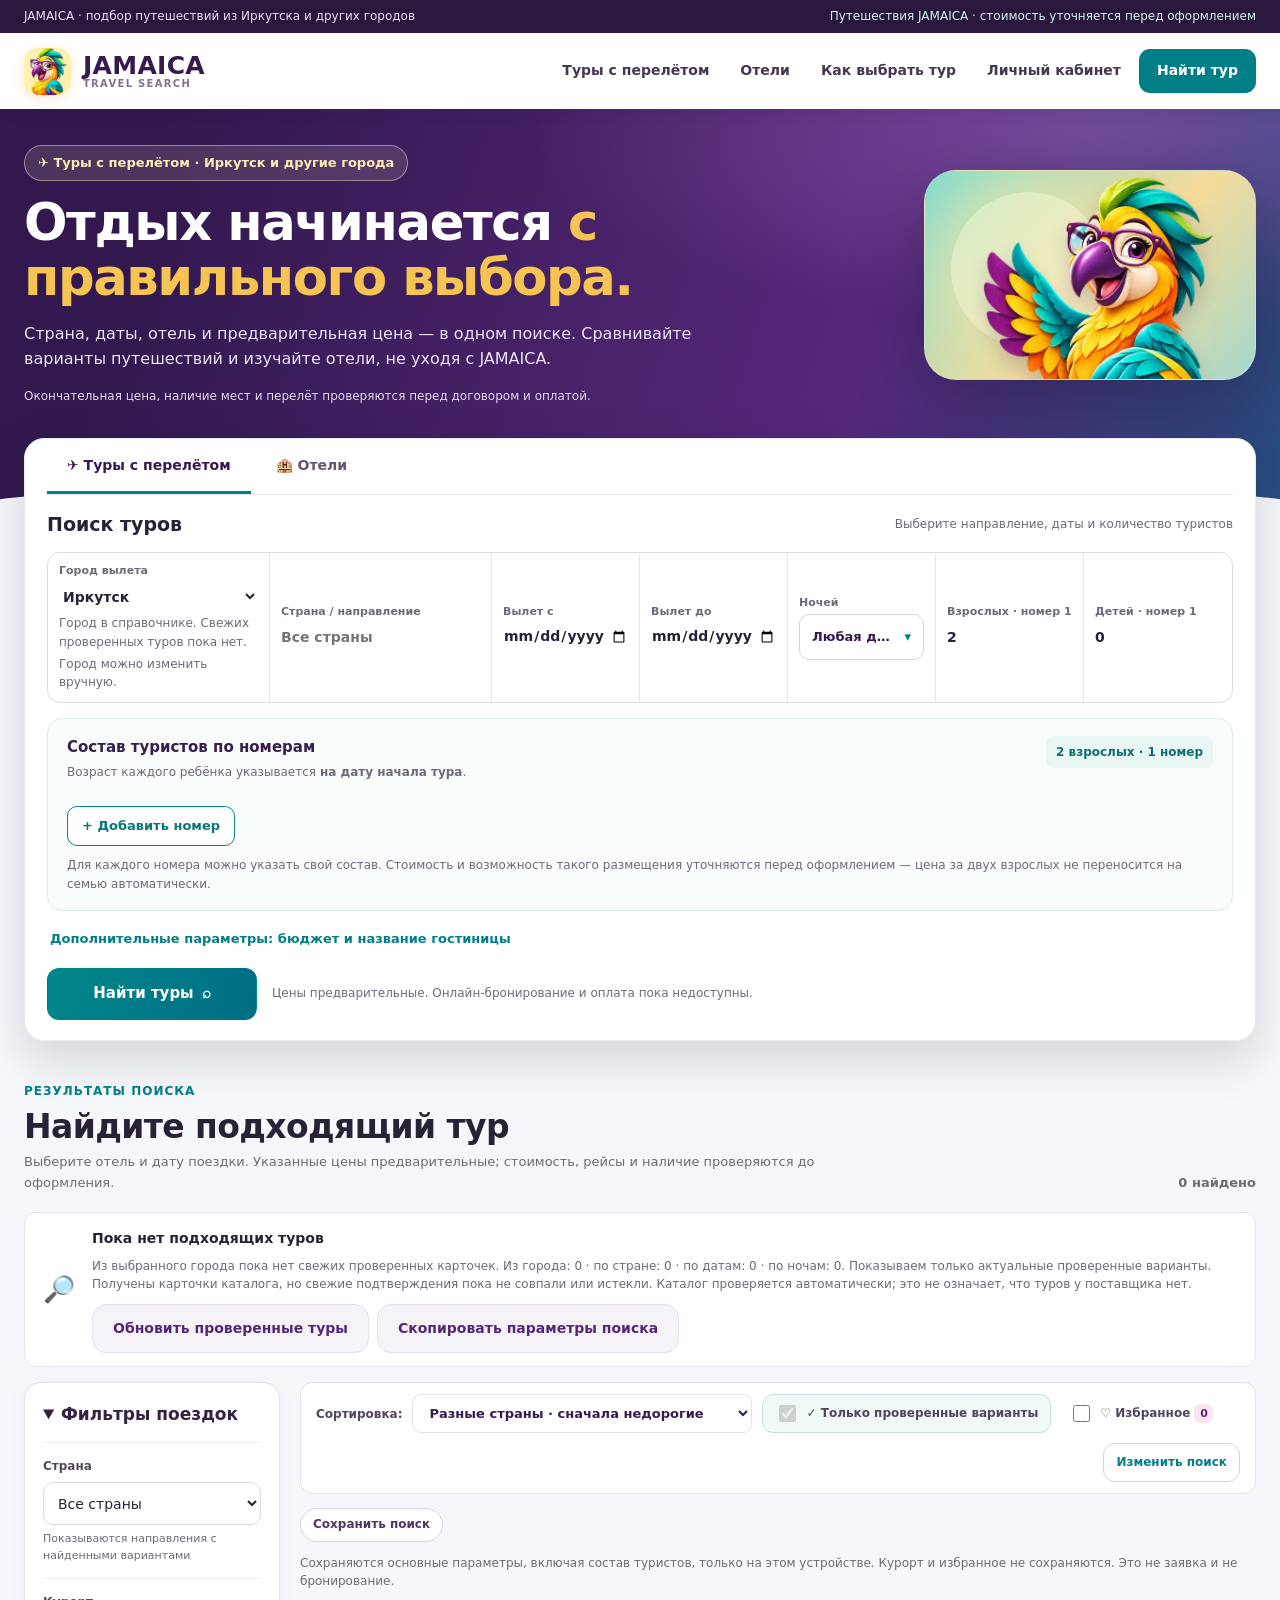
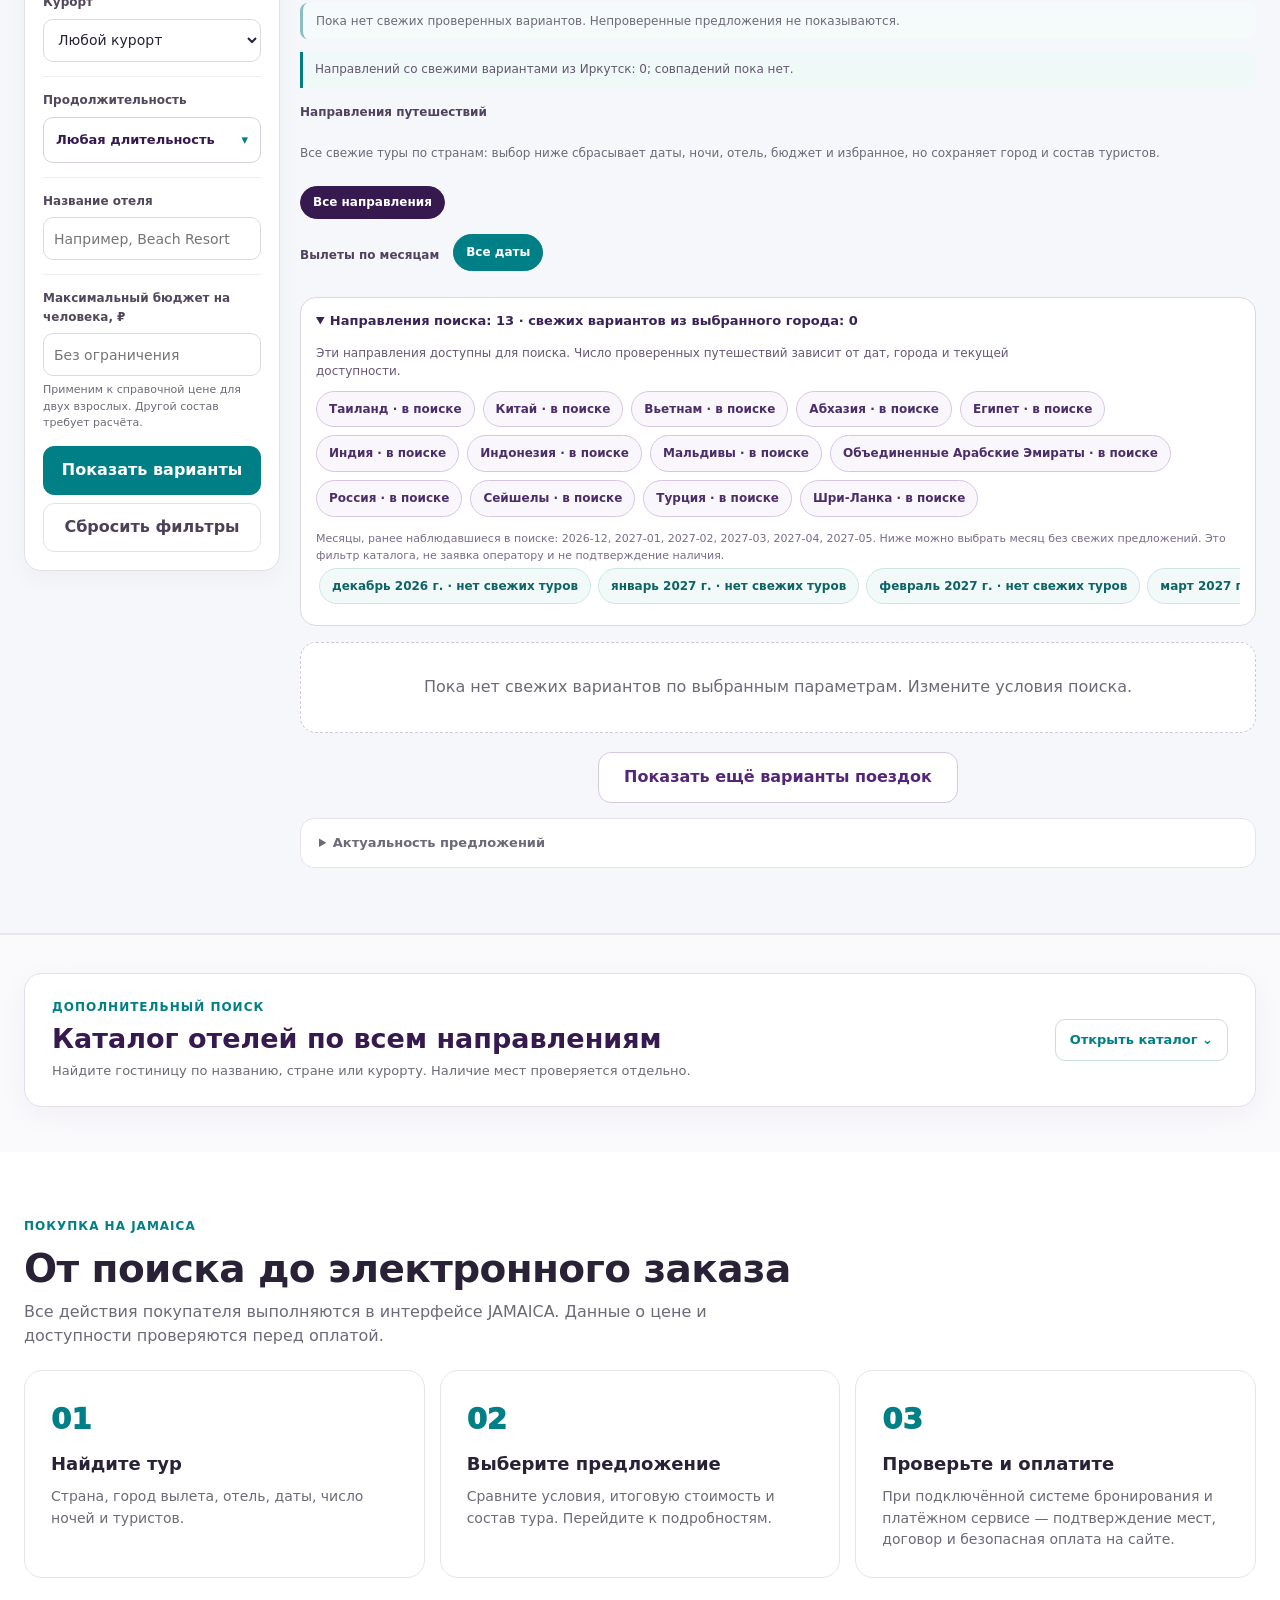
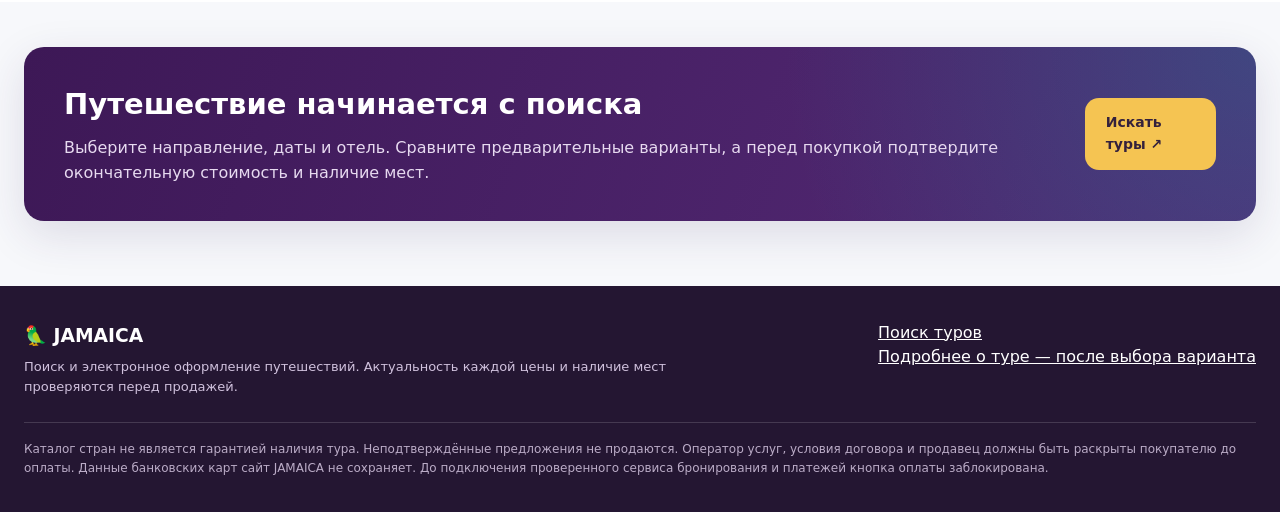
==== index.html @ d17643e3 "V109 fix: use authoritative country directory for input/datalist; avoid crashing fresh catalogue ren" ====
<!doctype html>
<html lang="ru"><head>
<meta charset="utf-8"><meta name="viewport" content="width=device-width,initial-scale=1">
<meta name="theme-color" content="#33184d">
<meta name="description" content="JAMAICA — поиск туров и отелей из Иркутска и других городов. Сравнение предварительных предложений по странам, датам, отелям и ценам.">
<meta property="og:title" content="JAMAICA — путешествия начинаются здесь">
<meta property="og:description" content="Поиск туров, сравнение гостиниц и дат. Окончательная стоимость и наличие проверяются перед покупкой.">
<title>JAMAICA — поиск туров и отелей</title>
<style>
:root{--purple:#35194f;--purple2:#512575;--ink:#2d2140;--muted:#776d83;--teal:#007f86;--teal2:#00a6a9;--gold:#f5c452;--bg:#fcfaf6;--line:#e9e1e8;--white:#fff;--shadow:0 16px 45px rgba(39,20,56,.085)}
*{box-sizing:border-box}html{scroll-behavior:smooth}body{margin:0;background:var(--bg);color:var(--ink);font:16px/1.55 system-ui,-apple-system,Segoe UI,Arial,sans-serif}a{color:inherit;text-decoration:none}button,input,select{font:inherit}button{cursor:pointer}button:focus-visible,a:focus-visible,input:focus-visible,select:focus-visible{outline:3px solid var(--gold);outline-offset:3px}
.wrap{width:min(1160px,calc(100% - 38px));margin:auto}.top{background:var(--purple);color:white}.nav{display:flex;align-items:center;gap:18px;min-height:84px;justify-content:space-between}.logo{display:flex;align-items:center;gap:12px;font-weight:900;letter-spacing:1px;font-size:23px}.bird{display:grid;place-items:center;width:49px;height:49px;border-radius:16px;background:var(--gold);font-size:29px;transform:rotate(-8deg)}.navLinks{display:flex;gap:10px;flex-wrap:wrap}.navLinks a{padding:9px 13px;border:1px solid #ffffff30;border-radius:99px;font-weight:700;font-size:13px}.navLinks a:hover{background:#ffffff1d}.contactNav{background:var(--gold);color:#332343!important;border-color:var(--gold)!important}
.hero{background:radial-gradient(circle at 76% 27%,#7451a7 0,transparent 37%),linear-gradient(120deg,#301449 5%,#512675 65%,#007f8b 160%);color:white;position:relative;overflow:hidden;padding:44px 0 89px}.hero:after{content:"";position:absolute;left:-7%;right:-7%;bottom:-45px;height:88px;background:var(--bg);border-radius:50% 50% 0 0}.heroGrid{display:grid;grid-template-columns:1.15fr .85fr;align-items:center;gap:35px}.kicker{display:inline-flex;gap:8px;align-items:center;border:1px solid #ffd67677;background:#ffda6020;color:#ffe9af;border-radius:100px;padding:7px 13px;font-size:13px;font-weight:800}.hero h1{font-size:clamp(37px,5.2vw,69px);line-height:1.06;letter-spacing:-1.7px;margin:24px 0 18px}.hero h1 em{color:var(--gold);font-style:normal}.hero p{font-size:18px;color:#ece2f5;max-width:590px}.heroActions{display:flex;gap:11px;flex-wrap:wrap;margin-top:26px}.btn{display:inline-flex;align-items:center;justify-content:center;gap:8px;border-radius:14px;padding:13px 20px;font-size:14px;font-weight:850;border:1px solid transparent;cursor:pointer;min-height:47px}.btnGold{background:var(--gold);color:#34213c}.btnLine{background:#ffffff14;border-color:#ffffff59;color:white}.btnTeal{background:var(--teal);color:white}.btnWhite{background:#f5f3f8;color:var(--purple2);border-color:#e8e0ef}.btn:hover{filter:brightness(.96);transform:translateY(-1px)}.heroFine{font-size:12px;color:#d0c2de;margin-top:16px}
.heroArt{min-height:374px;border:1px solid #ffffff36;border-radius:32px;position:relative;overflow:hidden;background:radial-gradient(ellipse at 67% 82%,#2ad1bd 1%,transparent 38%),radial-gradient(ellipse at 48% 45%,#f5bd68 0%,transparent 42%),linear-gradient(140deg,#2d82a7,#ead9bc 62%,#77b994);box-shadow:0 26px 85px #130c286b}.heroArt:before{content:"";position:absolute;width:400px;height:180px;border-radius:50%;background:#fff6bfaa;bottom:-105px;right:-90px;filter:blur(7px)}.heroArt:after{content:"";position:absolute;left:21%;bottom:-25px;width:12px;height:220px;transform:rotate(-22deg);border-radius:99px;background:#38293d;box-shadow:12px 15px 0 #57405a}.artBird{position:absolute;font-size:125px;right:12%;top:12%;filter:drop-shadow(0 18px 15px #34214f65);transform:rotate(-9deg)}.artCircle{position:absolute;left:10%;top:10%;width:150px;height:150px;border-radius:50%;background:#fff4b8b2;box-shadow:0 0 80px #f8e8aaff}.artBubble{position:absolute;left:8%;bottom:24px;right:8%;background:#ffffffee;border:1px solid #fff;border-radius:19px;padding:14px 17px;display:flex;justify-content:space-between;align-items:center;gap:12px;color:var(--ink);box-shadow:0 12px 30px #332a3640}.artBubble b{display:block;font-size:15px}.artBubble span{font-size:12px;color:#665777}.artBubble strong{color:var(--teal);font-size:24px}
.searchPanel{position:relative;margin-top:-44px;z-index:3;background:white;border:1px solid var(--line);border-radius:25px;padding:28px;box-shadow:var(--shadow)}.searchHead{display:flex;justify-content:space-between;align-items:center;gap:14px;margin-bottom:20px}.searchHead h2{margin:0;font-size:24px}.micro{font-size:12px;color:var(--muted)}.fields{display:grid;grid-template-columns:repeat(12,1fr);gap:13px}.field{display:flex;flex-direction:column;gap:5px;grid-column:span 3}.field.wide{grid-column:span 4}.field.short{grid-column:span 2}.field label{font-size:12px;font-weight:850;color:#514361}.field input,.field select{height:47px;border:1px solid #dcd1e2;border-radius:11px;background:white;color:var(--ink);padding:9px 11px;width:100%;min-width:0}.field input:focus,.field select:focus{border-color:var(--teal2)}.formBottom{margin-top:18px;display:flex;align-items:center;gap:12px;flex-wrap:wrap}.formBottom .btn{font-size:15px}.hint{font-size:12px;color:var(--muted);max-width:500px}
.section{padding:65px 0 24px}.sectionHead{display:flex;justify-content:space-between;gap:18px;align-items:end;margin-bottom:21px}.sectionHead h2{font-size:clamp(28px,3.4vw,39px);line-height:1.13;letter-spacing:-.6px;margin:0 0 9px}.sectionHead p{color:var(--muted);max-width:710px;margin:0}.sectionTag{font-size:12px;font-weight:900;letter-spacing:1px;text-transform:uppercase;color:var(--teal);margin:0 0 11px}.chips{display:flex;gap:8px;flex-wrap:wrap;margin:20px 0 19px}.chip{border:1px solid #e0d3e8;background:white;color:var(--purple2);border-radius:99px;padding:10px 15px;font-size:13px;font-weight:800}.chip.active{background:var(--purple);color:white;border-color:var(--purple)}.destToolbar{display:flex;gap:11px;align-items:center;justify-content:space-between}.destToolbar input{width:min(100%,420px);padding:13px 15px;border-radius:12px;border:1px solid #d9cfe0;height:49px}.count{color:var(--muted);font-size:13px;font-weight:700}.destinationGrid{display:grid;grid-template-columns:repeat(4,minmax(0,1fr));gap:14px}.destination{border:1px solid var(--line);background:white;border-radius:20px;padding:18px;display:flex;flex-direction:column;min-height:190px;gap:11px;box-shadow:0 7px 26px #2e124908}.destination:hover{box-shadow:var(--shadow);border-color:#b7d9d8}.destMark{width:48px;height:48px;display:grid;place-items:center;border-radius:15px;background:#e7f5f4;color:#006f79;font-size:24px}.destination h3{font-size:18px;margin:0;line-height:1.2;overflow-wrap:anywhere}.destination p{font-size:12px;color:var(--muted);margin:0;flex:1}.askCountry{border:0;background:transparent;text-align:left;color:var(--teal);padding:0;font-size:13px;font-weight:850}.askCountry:hover{text-decoration:underline}.loadMore{display:block;margin:24px auto;background:white;border:1px solid #d5c9de;border-radius:13px;padding:12px 25px;color:var(--purple2);font-weight:850}.empty{background:white;border:1px dashed #d5c6df;border-radius:16px;padding:32px;text-align:center;color:var(--muted)}
.offerSection{background:linear-gradient(130deg,#f5f6f0,#fffaf4);margin-top:35px;padding-bottom:70px;border-block:1px solid #eae4d9}.offerBox{background:white;border:1px solid #eee0d4;border-radius:20px;padding:23px;display:flex;gap:17px;align-items:center;justify-content:space-between}.offerBox p{margin:6px 0 0;color:var(--muted);font-size:14px}.offerBox strong{font-size:20px}.offerIcon{font-size:44px}.offerCards{display:grid;grid-template-columns:repeat(3,minmax(0,1fr));gap:14px;margin-top:20px}.offerCard{background:white;border:1px solid #ddd2db;border-radius:19px;padding:18px;display:flex;flex-direction:column;gap:9px}.offerCard h3{margin:0;font-size:20px}.offerCard .price{font-size:25px;font-weight:950;color:var(--purple)}.offerCard small{font-size:12px;color:var(--muted)}.offerCard .btn{margin-top:auto}
.previewMedia{position:relative;overflow:hidden;width:100%;aspect-ratio:16/9;border-radius:14px;background:linear-gradient(130deg,#164b5a,#098c97 48%,#dbba72);color:white}
.previewMedia img{width:100%;height:100%;object-fit:cover;display:block}
.previewScenePlaceholder{display:flex;align-items:center;justify-content:center;text-align:center;min-height:155px;height:100%;padding:18px;font-size:14px;font-weight:700;background:radial-gradient(circle at 72% 25%,#f7cf7e66,transparent 35%)}
.previewMedia .mediaSourceCredit{position:absolute;left:0;right:0;bottom:0;background:#1d172abf;color:white;padding:6px 10px;font-size:10px;line-height:1.4;text-decoration:underline;overflow-wrap:anywhere}
.previewMedia .mediaSourceCredit:hover{background:#1d172ae8;color:white}
.steps{display:grid;grid-template-columns:repeat(3,minmax(0,1fr));gap:15px}.step{border:1px solid var(--line);background:white;border-radius:18px;padding:26px}.stepNum{font-weight:950;color:var(--teal);font-size:29px}.step h3{font-size:18px;margin:8px 0}.step p{color:var(--muted);font-size:14px;margin:0}
.finalCta{margin:45px auto 65px;background:radial-gradient(circle at right top,#00a2a23b,transparent 38%),linear-gradient(110deg,#3d1856,#552b78);border-radius:27px;padding:35px 40px;color:white;display:flex;justify-content:space-between;gap:28px;align-items:center}.finalCta h2{margin:0 0 9px;font-size:29px}.finalCta p{color:#e7daf0;margin:0}.foot{background:#2e1842;color:white;padding:35px 0}.footGrid{display:flex;gap:25px;justify-content:space-between;align-items:start;flex-wrap:wrap}.foot h3{margin:0 0 7px}.foot p{color:#d0c1dd;font-size:13px;max-width:650px;margin:0}.foot a{text-decoration:underline}.legal{margin-top:25px;border-top:1px solid #ffffff26;padding-top:17px;color:#bbacc7;font-size:12px}.hide{display:none!important}
.resultsToolbar{display:flex;align-items:center;gap:12px;flex-wrap:wrap;margin:0 0 14px}
.resultsToolbar select{max-width:390px;min-height:45px;padding:10px 12px;border-radius:12px;background:#fff;border:1px solid #d9cfe0;color:var(--purple);font:inherit}
.resultsEdit{margin-left:auto;border:1px solid #d9cfe0;border-radius:12px;padding:11px 15px;background:#fff;color:var(--teal);font-size:13px;font-weight:850;text-decoration:none}
.resultsEdit:hover{border-color:#19838a;background:#f2fbfa}
.sourceDetails{margin:20px 0 0;padding:14px 18px;border:1px solid #e8e3eb;border-radius:14px;background:#fff}
.sourceDetails summary{cursor:pointer;color:var(--muted);font-weight:700;font-size:13px}
.sourceDetails[open] summary{margin-bottom:12px}
.sourceDetails .micro{line-height:1.65;margin:8px 0}
@media(max-width:1040px){.destinationGrid{grid-template-columns:repeat(3,minmax(0,1fr))}.heroGrid{grid-template-columns:1fr .85fr}.field{grid-column:span 4}.field.wide{grid-column:span 6}.field.short{grid-column:span 3}}
@media(max-width:760px){.heroGrid{grid-template-columns:1fr}.heroArt{min-height:230px}.artBird{font-size:90px}.searchPanel{padding:18px}.fields{grid-template-columns:repeat(2,minmax(0,1fr))}.field,.field.short,.field.wide{grid-column:span 1}.field.wide{grid-column:span 2}.destinationGrid{grid-template-columns:repeat(2,minmax(0,1fr))}.steps{grid-template-columns:1fr}.offerCards{grid-template-columns:1fr}.finalCta{flex-direction:column;align-items:flex-start}.hero{padding-top:22px}.section{padding-top:48px}.navLinks a:nth-child(2){display:none}}
@media(max-width:500px){.destinationGrid{grid-template-columns:1fr}.searchHead{flex-direction:column;align-items:flex-start}.searchPanel{margin-top:-39px}.fields{grid-template-columns:1fr}.field,.field.wide,.field.short{grid-column:1}.destToolbar{flex-direction:column;align-items:stretch}.destToolbar input{width:100%}.nav{min-height:70px}.navLinks{justify-content:flex-end}.navLinks a{font-size:12px;padding:8px}.hero h1{letter-spacing:-.8px}.heroArt{min-height:198px}.artBubble{left:5%;right:5%}.offerBox{flex-direction:column;align-items:flex-start}.finalCta{padding:25px}.sectionHead{display:block}}
</style>
<link rel="shortcut icon" href="./favicon.ico?v=20261122b" type="image/x-icon">
<link rel="icon" type="image/png" sizes="64x64" href="./favicon.png?v=20261122b">
<link rel="apple-touch-icon" href="./favicon.png?v=20261122b">
<link rel="preload" href="./assets/jamaica-parrot-hero-v2.avif" as="image" type="image/avif">
<link rel="stylesheet" href="./assets/jamaica-search-ui.css">
</head>
<body>
<header class="top">
 <div class="utilityBar"><div class="wrap utilityInner">
  <span>JAMAICA · подбор путешествий из Иркутска и других городов</span>
  <span>Путешествия JAMAICA · стоимость уточняется перед оформлением</span>
 </div></div>
 <div class="wrap"><nav class="nav" aria-label="Главная навигация">
  <a class="logo" href="./" aria-label="JAMAICA — главная">
   <span class="bird" aria-hidden="true"><picture><source srcset="./assets/jamaica-parrot-logo-v2.avif" type="image/avif"><img src="./assets/jamaica-parrot-mark.svg" width="48" height="48" alt="" decoding="async"></picture></span><span class="logoText">JAMAICA<span class="logoSub">Travel search</span></span>
  </a>
  <div class="navLinks">
   <a href="#offers">Туры с перелётом</a><a href="#hotels">Отели</a>
   <a href="#how">Как выбрать тур</a>
   <a href="account.html">Личный кабинет</a><a class="contactNav" href="#request">Найти тур</a>
  </div>
 </nav></div>
</header>
<main><section class="hero" id="top"><div class="wrap heroGrid">
 <div>
  <span class="kicker">✈ Туры с перелётом · Иркутск и другие города</span>
  <h1>Отдых начинается <em>с правильного выбора.</em></h1>
  <p>Страна, даты, отель и предварительная цена — в одном поиске. Сравнивайте варианты путешествий и изучайте отели, не уходя с JAMAICA.</p>
  <div class="heroFine">Окончательная цена, наличие мест и перелёт проверяются перед договором и оплатой.</div>
 </div>
 <div class="heroArt" aria-label="Весёлый фирменный попугай JAMAICA в фиолетовых очках" role="img">
  <div class="artCircle"></div><picture class="mascotVisual"><source srcset="./assets/jamaica-parrot-hero-v2.avif" type="image/avif"><img class="mascotHero" src="./assets/jamaica-parrot-mascot.svg" alt="" loading="eager" decoding="async" width="499" height="440"></picture>
  
 </div>
</div></section>
<div class="wrap"><section class="searchPanel" id="request">
 <div class="searchModeTabs" aria-label="Вариант подбора">
  <a href="#request" aria-current="page">✈ Туры с перелётом</a>
  <a href="#hotels">🏨 Отели</a>
 </div>
 <div class="searchHead"><div><h2>Поиск туров</h2></div>
  <div class="micro">Выберите направление, даты и количество туристов</div>
 </div>
 <form id="tourSearchForm">
  <div class="fields fieldsMain">
   <div class="field wide"><label for="departure">Город вылета</label><!-- City names from official BG_FLTX registry, 2026-11-24; search scope, not offers. --><select id="departure" name="departure" required aria-describedby="departureStatus"><option value="Иркутск" selected>Иркутск</option><option value="Абакан">Абакан</option><option value="Анадырь">Анадырь</option><option value="Архангельск">Архангельск</option><option value="Астрахань">Астрахань</option><option value="Барнаул">Барнаул</option><option value="Благовещенск">Благовещенск</option><option value="Владивосток">Владивосток</option><option value="Владикавказ">Владикавказ</option><option value="Волгоград">Волгоград</option><option value="Геленджик">Геленджик</option><option value="Горно-Алтайск">Горно-Алтайск</option><option value="Грозный">Грозный</option><option value="Екатеринбург">Екатеринбург</option><option value="Ижевск">Ижевск</option><option value="Казань">Казань</option><option value="Калининград">Калининград</option><option value="Кемерово">Кемерово</option><option value="Киров">Киров</option><option value="Кировск">Кировск</option><option value="Краснодар">Краснодар</option><option value="Красноярск">Красноярск</option><option value="Магадан">Магадан</option><option value="Магнитогорск">Магнитогорск</option><option value="Махачкала">Махачкала</option><option value="Минеральные Воды">Минеральные Воды</option><option value="Москва">Москва</option><option value="Мурманск">Мурманск</option><option value="Нальчик">Нальчик</option><option value="Нижневартовск">Нижневартовск</option><option value="Нижнекамск">Нижнекамск</option><option value="Нижний Новгород">Нижний Новгород</option><option value="Новокузнецк">Новокузнецк</option><option value="Новосибирск">Новосибирск</option><option value="Омск">Омск</option><option value="Оренбург">Оренбург</option><option value="Орск">Орск</option><option value="Пенза">Пенза</option><option value="Пермь">Пермь</option><option value="Петропавловск - Камчатский">Петропавловск - Камчатский</option><option value="Самара">Самара</option><option value="Санкт-Петербург">Санкт-Петербург</option><option value="Саранск">Саранск</option><option value="Саратов">Саратов</option><option value="Сочи">Сочи</option><option value="Ставрополь">Ставрополь</option><option value="Сургут">Сургут</option><option value="Сыктывкар">Сыктывкар</option><option value="Томск">Томск</option><option value="Тюмень">Тюмень</option><option value="Улан-удэ">Улан-удэ</option><option value="Ульяновск">Ульяновск</option><option value="Уфа">Уфа</option><option value="Хабаровск">Хабаровск</option><option value="Ханты-Мансийск">Ханты-Мансийск</option><option value="Чебоксары">Чебоксары</option><option value="Челябинск">Челябинск</option><option value="Элиста">Элиста</option><option value="Южно-Сахалинск">Южно-Сахалинск</option><option value="Якутск">Якутск</option></select><small id="departureStatus" class="micro" aria-live="polite">Проверяем текущие предложения из выбранного города.</small><small id="departureGeoStatus" class="micro" aria-live="polite">Город можно изменить вручную.</small></div>
   <div class="field wide"><label for="destination">Страна / направление</label><input id="destination" name="destination" list="countryDatalist" placeholder="Все страны" maxlength="90" autocomplete="off"><datalist id="countryDatalist"></datalist></div>
   <div class="field short"><label for="dateFrom">Вылет с</label><input id="dateFrom" name="dateFrom" type="date"></div>
   <div class="field short"><label for="dateTo">Вылет до</label><input id="dateTo" name="dateTo" type="date"></div>
   <div class="field short"><label id="nightsLabel">Ночей</label><details class="nightPicker" id="nightPicker"><summary aria-labelledby="nightsLabel nightsSummary"><span id="nightsSummary">Любая длительность</span></summary><div class="nightPanel"><p>Выберите несколько вариантов</p><div id="nightChoices" class="nightChoices" role="group" aria-label="Количество ночей"></div><div class="nightActions"><button type="button" id="nightsClear">Сбросить</button><button type="button" id="nightsDone">Готово</button></div></div></details><select id="nights" name="nights" multiple hidden aria-hidden="true" tabindex="-1"><option value="0" selected>Любая длительность</option></select></div>
   <div class="field short"><label for="adults">Взрослых · номер 1</label><input id="adults" name="adults" type="number" min="1" max="12" value="2" required></div>
   <div class="field short"><label for="kids">Детей · номер 1</label><input id="kids" name="kids" type="number" min="0" max="10" value="0" required></div>
  </div>
  <div id="liveDepartureChoices" hidden aria-label="Города со свежими турами" style="margin:10px 0 14px"></div>
  <section class="travelerBuilder" aria-label="Туристы и размещение по номерам">
   <div class="travelerIntro"><div><strong>Состав туристов по номерам</strong><span>Возраст каждого ребёнка указывается <b>на дату начала тура</b>.</span></div><span id="partySummary" aria-live="polite">2 взрослых · 1 номер</span></div>
   <div id="primaryChildAges" class="partyAges" aria-label="Возраст детей в номере 1"></div>
   <div id="extraRooms" class="extraRooms"></div>
   <button type="button" id="addRoom" class="addRoomButton">+ Добавить номер</button>
   <p id="partyError" class="partyError" role="alert" hidden></p>
   <p class="partyHint">Для каждого номера можно указать свой состав. Стоимость и возможность такого размещения уточняются перед оформлением — цена за двух взрослых не переносится на семью автоматически.</p>
  </section>
  <details class="advancedFilters" id="advancedFilters">
   <summary>Дополнительные параметры: бюджет и название гостиницы</summary>
   <div class="fields fieldsExtra">
    <div class="field wide"><label for="budget">Бюджет на человека, ₽</label><input id="budget" name="budget" type="number" min="1000" max="10000000" placeholder="Не ограничивать"></div>
    <div class="field wide"><label for="hotelSearch">Гостиница / курорт</label><input id="hotelSearch" name="hotelSearch" type="search" maxlength="100" placeholder="Название отеля или курорта"></div>
   </div>
  </details>
  <div class="formBottom">
   <button class="btn btnTeal" type="submit">Найти туры <span aria-hidden="true">⌕</span></button>
   <span class="hint">Цены предварительные. Онлайн-бронирование и оплата пока недоступны.</span>
  </div>
 </form>
</section></div>
<section class="section offerSection" id="offers"><div class="wrap">
<div class="sectionHead"><div><div class="sectionTag">Результаты поиска</div>
<h2>Найдите подходящий тур</h2>
<p>Выберите отель и дату поездки. Указанные цены предварительные; стоимость, рейсы и наличие проверяются до оформления.</p></div>
<div class="count" id="searchResultsCount" role="status">Загрузка вариантов…</div></div>
<div class="offerBox" id="searchProgress" role="status" style="margin-bottom:18px"><span class="offerIcon" aria-hidden="true">🔎</span><div><strong>Загружаем предложения</strong><p>Проверяем актуальные предложения. Если подходящих вариантов пока нет, измените параметры поиска.</p></div></div>
<div class="resultsLayout">
 <aside class="resultsSidebar" aria-label="Фильтры найденных путешествий">
  <details class="filtersDisclosure" id="filtersDisclosure">
   <summary>Фильтры поездок</summary>
   <div class="filtersContent">
    <div class="filterGroup"><label for="filterCountry">Страна</label>
     <select id="filterCountry" aria-label="Страна поиска: свежие предложения или направление без свежих туров"><option value="">Все страны</option></select>
     <small>Показываются направления с найденными вариантами</small>
    </div>
    <div class="filterGroup"><label for="filterResort">Курорт</label>
     <select id="filterResort" aria-label="Отбор курорта по опубликованным турам"><option value="">Любой курорт</option></select>
    </div>
    <div class="filterGroup"><label id="filterNightsLabel">Продолжительность</label>
     <details class="nightPicker" id="filterNightPicker"><summary aria-labelledby="filterNightsLabel filterNightsSummary"><span id="filterNightsSummary">Любая длительность</span></summary><div class="nightPanel"><p>Выберите несколько вариантов</p><div id="filterNightChoices" class="nightChoices" role="group" aria-label="Отбор количества ночей"></div><div class="nightActions"><button type="button" id="filterNightsClear">Сбросить</button><button type="button" id="filterNightsDone">Готово</button></div></div></details><select id="filterNights" multiple hidden aria-hidden="true" tabindex="-1"><option value="0">Любое число ночей</option></select>
    </div>
    <div class="filterGroup"><label for="filterHotel">Название отеля</label>
     <input id="filterHotel" type="search" maxlength="100" placeholder="Например, Beach Resort">
    </div>
    <div class="filterGroup"><label for="filterBudget">Максимальный бюджет на человека, ₽</label>
     <input id="filterBudget" type="number" min="1000" max="10000000" placeholder="Без ограничения">
     <small>Применим к справочной цене для двух взрослых. Другой состав требует расчёта.</small>
    </div>
    <div class="filtersActions">
     <button type="button" id="filterApply">Показать варианты</button>
     <button type="button" id="filterReset" class="filterReset">Сбросить фильтры</button>
    </div>
   </div>
  </details>
 </aside>
 <div class="resultsMain">
<div class="resultsToolbar">
  <label class="micro" for="previewSort">Сортировка:</label>
  <select id="previewSort" aria-label="Сортировка туров">
    <option value="balanced">Разные страны · сначала недорогие</option>
    <option value="price">Сначала самые дешёвые по всем странам</option>
    <option value="date">Сначала ближайшие даты</option>
  </select>
  <label class="favoritesToggle visualProofToggle" for="visualProofOnly">
   <input id="visualProofOnly" type="checkbox" checked disabled aria-label="Обязательное условие: актуальная проверка тура">
   <span>✓ Только проверенные варианты</span></label>
  <label class="favoritesToggle" for="favoritesOnly"><input id="favoritesOnly" type="checkbox" aria-label="Показать только сохранённые туры">
   <span>♡ Избранное <b id="favoritesCount">0</b></span></label>
  <button type="button" class="resultsEdit resultsOtherCountries" id="otherCountries" hidden>Другие страны</button>
  <a class="resultsEdit" href="#request">Изменить поиск</a>
</div>
<div class="quickCountryChips" role="group" aria-label="Сохранённые параметры поиска">
 <button type="button" class="quickCountryChip" id="saveLocalSearch">Сохранить поиск</button>
 <button type="button" class="quickCountryChip" id="restoreLocalSearch" hidden>Вернуть сохранённый поиск</button>
 <button type="button" class="quickCountryChip" id="deleteLocalSearch" hidden>Удалить сохранённый поиск</button>
</div>
<p id="localSearchNotice" class="micro" role="status" aria-live="polite">Сохраняются основные параметры, включая состав туристов, только на этом устройстве. Курорт и избранное не сохраняются. Это не заявка и не бронирование.</p>
<p id="budgetNotice" class="micro" role="status" aria-live="polite" hidden></p>
<p id="visualProofNotice" class="micro" role="status" aria-live="polite">Проверяем актуальные варианты путешествий. Цена и наличие мест уточняются перед оформлением.</p>
<p class="catalogBreadth" id="catalogBreadth" role="status" aria-live="polite">Загружаем направления с найденными турами…</p>
<section id="otherOriginCountrySection" hidden aria-label="Свежие туры из других городов" style="margin:12px 0 16px"><strong>Свежие туры из других городов</strong><p class="micro">Выберите направление, чтобы изменить город вылета и показать его свежие туры. Состав туристов сохранится.</p><div id="otherOriginCountryChoices" class="quickCountryChips"></div></section>
<div class="quickCountryBar" aria-label="Выбор опубликованного направления">
 <span class="quickCountryIntro">Направления путешествий</span>
 <p id="quickCountriesHint" class="micro">Все свежие туры по странам: выбор ниже сбрасывает даты, ночи, отель, бюджет и избранное, но сохраняет город и состав туристов.</p>
 <div id="quickCountries" class="quickCountryChips" role="group" aria-label="Страны с предварительными вариантами" aria-describedby="quickCountriesHint"></div>
</div>
<div class="quickMonthBar" aria-label="Выбор месяца вылета">
 <span class="quickMonthIntro">Вылеты по месяцам</span>
 <div id="quickMonths" class="quickMonthChips" role="group" aria-label="Месяцы с опубликованными турами"></div>
</div>

<details class="sourceSearchCoverage" id="sourceSearchCoverage" hidden>
 <summary id="sourceSearchCoverageTitle">Где ищем туры · проверяем направления</summary>
 <p class="sourceSearchDisclaimer">Эти направления доступны для поиска. Число проверенных путешествий зависит от дат, города и текущей доступности.</p>
 <div id="sourceSearchCountryChips" class="sourceSearchCountryChips" role="group" aria-label="Направления фонового поиска без показа непроверенных туров"></div>
 <p id="sourceSearchMonths" class="sourceSearchMonths"></p>
 <div id="observedMonthChoices" class="quickMonthChips" role="group" aria-label="Ранее наблюдавшиеся месяцы без свежих вариантов"></div>
</details>
<section id="exactDateOptions" hidden aria-label="Найденные даты вылета" style="margin:12px 0 18px">
 <strong id="exactDateHeading">Найденные даты вылета</strong>
 <p class="micro">Даты и длительности из свежего каталога. Нажмите на подходящий вариант; изменения ваших фильтров указаны на кнопке.</p>
 <div id="exactDateChoices" class="quickCountryChips" role="group" aria-label="Даты и длительности найденных туров"></div>
 <details id="exactDateMore" hidden><summary>Ещё даты вылета</summary><div id="exactDateMoreChoices" class="quickCountryChips"></div></details>
</section>
<section id="hourlyCheckedDates" hidden aria-label="Ранее проверенные даты за последний час" style="margin:12px 0 18px">
 <strong id="hourlyCheckedHeading">Ранее проверенные вылеты за последний час</strong>
 <p class="micro">Это история поиска, не свежие туры. Цена и число вариантов указаны на момент прошлой проверки. Наличие мест и цена сейчас не подтверждены. Выбор даты фильтрует текущий каталог, но не запускает запрос оператору.</p>
 <div id="hourlyCheckedChoices" class="quickCountryChips" role="group" aria-label="Ранее проверенные даты"></div>
 <details id="hourlyCheckedMore" hidden><summary>Ещё ранее проверенные даты</summary><div id="hourlyCheckedMoreChoices" class="quickCountryChips"></div></details>
</section>
<section id="exactCountryOptions" hidden aria-label="Другие найденные страны" style="margin:12px 0 18px">
 <strong>Другие страны с найденными вылетами</strong>
 <p class="micro">Выберите конкретную дату. Если длительность или даты отличаются от вашего запроса, это указано на кнопке.</p>
 <div id="exactCountryChoices" class="quickCountryChips" role="group" aria-label="Конкретные альтернативные вылеты"></div>
 <div id="alternativeTourCards" class="alternativeTourCards" aria-label="Конкретные туры в других странах"></div>
 <details id="alternativeCountryMore" hidden>
  <summary id="alternativeCountryMoreLabel">Ещё направления</summary>
  <div id="exactCountryMoreChoices" class="quickCountryChips"></div>
  <div id="alternativeTourMoreCards" class="alternativeTourCards"></div>
 </details>
</section>
<div class="offerCards" id="previewCards" aria-live="polite"></div>
<button class="loadMore" type="button" id="previewMore" hidden>Показать ещё варианты поездок</button>
<details class="sourceDetails" id="sourceDetails">
 <summary>Актуальность предложений</summary>
 <p class="micro">Стоимость указана на момент проверки, не является гарантированной ценой покупки. Проверка окончательной цены, рейсов и наличия обязательна до договора и оплаты.</p>
 <p class="micro" id="previewCount" role="status">Загрузка конкретных вариантов…</p>
 <p class="micro" id="previewUpdatedAt" role="status" aria-live="polite">Проверяем время последней выгрузки.</p>
 <p class="micro" id="previewCoverage" role="status">Проверяем проверенные направления…</p>
</details>

<div id="confirmedSection" class="hide" style="margin-top:24px">
 <h3>Предложения с окончательно подтверждённой возможностью оформления</h3>
 <div class="micro" id="offerCount">Загрузка статусов бронирования…</div>
 <div class="offerBox" id="noOffers"><span class="offerIcon" aria-hidden="true">🔎</span><div>
  <strong id="noOffersTitle">Подтверждённая бронь пока недоступна</strong>
  <p id="noOffersText">Для покупки необходима повторная проверка цены, перелётов и отеля.</p>
 </div><a href="#request" class="btn btnWhite">Изменить поиск</a></div>
 <div class="offerCards" id="offerCards" aria-live="polite"></div>
 <div class="micro" id="offerStatus" role="status"></div>
</div></div></div></div></section>
<section class="section" id="hotels"><div class="wrap">
<details class="hotelDirectoryDisclosure" id="hotelDirectoryDisclosure">
<summary class="hotelDirectorySummary"><span class="hotelDirectorySummaryText"><span class="sectionTag">Дополнительный поиск</span><strong>Каталог отелей по всем направлениям</strong><span class="micro">Найдите гостиницу по названию, стране или курорту. Наличие мест проверяется отдельно.</span></span><span class="hotelDirectorySummaryAction">Открыть каталог <span aria-hidden="true">⌄</span></span></summary>
<div class="hotelDirectoryBody">
<div class="sectionHead"><div><div class="sectionTag">Гостиницы</div><h2>Изучите интересующие отели</h2><p>Справочные сведения о гостиницах по странам и курортам. Доступность номеров и итоговая цена проверяются при подборе конкретного тура.</p></div><span class="count" id="hotelGuideCount">Загрузка полного каталога гостиниц…</span></div>
<div class="destToolbar"><input id="hotelGuideSearch" type="search" placeholder="Название гостиницы, страна или курорт…" aria-label="Поиск по справочнику отелей"><span class="micro" id="hotelGuideStatus" role="status" aria-live="polite">Загружаем справочные данные об отелях…</span></div>
<div class="destinationGrid" id="hotelGuideCards" style="margin-top:20px"></div>
<button class="loadMore" id="hotelGuideMore" type="button" hidden>Показать все отели</button>
<p class="micro" style="margin-top:16px">Даты, количество ночей и состав туристов применяются к подтверждённым турам. В справочнике отелей они не означают наличие мест на выбранные даты. Для покупки требуются свежая итоговая цена и подтверждённая бронь.</p>
</div></details></div></section>
<section class="section" id="how"><div class="wrap"><div class="sectionHead"><div><div class="sectionTag">Покупка на JAMAICA</div><h2>От поиска до электронного заказа</h2><p>Все действия покупателя выполняются в интерфейсе JAMAICA. Данные о цене и доступности проверяются перед оплатой.</p></div></div><div class="steps"><article class="step"><span class="stepNum">01</span><h3>Найдите тур</h3><p>Страна, город вылета, отель, даты, число ночей и туристов.</p></article><article class="step"><span class="stepNum">02</span><h3>Выберите предложение</h3><p>Сравните условия, итоговую стоимость и состав тура. Перейдите к подробностям.</p></article><article class="step"><span class="stepNum">03</span><h3>Проверьте и оплатите</h3><p>При подключённой системе бронирования и платёжном сервисе — подтверждение мест, договор и безопасная оплата на сайте.</p></article></div></div></section>
<div class="wrap"><section class="finalCta"><div><h2>Путешествие начинается с поиска</h2><p>Выберите направление, даты и отель. Сравните предварительные варианты, а перед покупкой подтвердите окончательную стоимость и наличие мест.</p></div><a class="btn btnGold" href="#request">Искать туры ↗</a></section></div>
</main>
<footer class="foot"><div class="wrap"><div class="footGrid"><div><h3>🦜 JAMAICA</h3><p>Поиск и электронное оформление путешествий. Актуальность каждой цены и наличие мест проверяются перед продажей.</p></div><div><a href="#request">Поиск туров</a><br><a href="#offers">Подробнее о туре — после выбора варианта</a></div></div><div class="legal">Каталог стран не является гарантией наличия тура. Неподтверждённые предложения не продаются. Оператор услуг, условия договора и продавец должны быть раскрыты покупателю до оплаты. Данные банковских карт сайт JAMAICA не сохраняет. До подключения проверенного сервиса бронирования и платежей кнопка оплаты заблокирована.</div></div></footer>
<noscript><div style="padding:12px;text-align:center">Для поиска предложений включите JavaScript. Бронирование без подтверждённой цены недоступно.</div></noscript>
<script id="countries-data" type="application/json">[{"n":"Таиланд","i":true,"a":true},{"n":"Китай","i":false,"a":true},{"n":"Вьетнам","i":false,"a":true},{"n":"Абхазия","i":false,"a":true},{"n":"Австралия","i":false,"a":true},{"n":"Австрия","i":false,"a":true},{"n":"Азербайджан","i":false,"a":true},{"n":"Албания","i":false,"a":false},{"n":"Алжир","i":false,"a":false},{"n":"Американское Самоа","i":false,"a":false},{"n":"Ангилья","i":false,"a":false},{"n":"Ангола","i":false,"a":false},{"n":"Андорра","i":false,"a":true},{"n":"Антарктида","i":false,"a":false},{"n":"Антигуа и Барбуда","i":false,"a":false},{"n":"Аргентина","i":false,"a":true},{"n":"Армения","i":false,"a":true},{"n":"Аруба","i":false,"a":false},{"n":"Афганистан","i":false,"a":false},{"n":"Багамы","i":false,"a":true},{"n":"Бангладеш","i":false,"a":false},{"n":"Барбадос","i":false,"a":false},{"n":"Бахрейн","i":false,"a":true},{"n":"Беларусь","i":false,"a":true},{"n":"Белиз","i":false,"a":false},{"n":"Бельгия","i":false,"a":true},{"n":"Бенин","i":false,"a":false},{"n":"Бермуды","i":false,"a":false},{"n":"Болгария","i":false,"a":true},{"n":"Боливия","i":false,"a":false},{"n":"Босния и Герцеговина","i":false,"a":false},{"n":"Ботсвана","i":false,"a":false},{"n":"Бразилия","i":false,"a":true},{"n":"Британская территория в Индийском океане","i":false,"a":false},{"n":"Бруней-Даруссалам","i":false,"a":false},{"n":"Буркина-Фасо","i":false,"a":false},{"n":"Бурунди","i":false,"a":false},{"n":"Бутан","i":false,"a":false},{"n":"Вануату","i":false,"a":false},{"n":"Великобритания","i":false,"a":true},{"n":"Венгрия","i":false,"a":true},{"n":"Венесуэла","i":false,"a":false},{"n":"Виргинские острова, Британские","i":false,"a":false},{"n":"Виргинские острова, США","i":false,"a":false},{"n":"Габон","i":false,"a":false},{"n":"Гаити","i":false,"a":false},{"n":"Гайана","i":false,"a":false},{"n":"Гамбия","i":false,"a":false},{"n":"Гана","i":false,"a":false},{"n":"Гваделупа","i":false,"a":false},{"n":"Гватемала","i":false,"a":false},{"n":"Гвинея","i":false,"a":false},{"n":"Гвинея-Бисау","i":false,"a":false},{"n":"Германия","i":false,"a":true},{"n":"Гернси","i":false,"a":false},{"n":"Гибралтар","i":false,"a":false},{"n":"Гондурас","i":false,"a":false},{"n":"Гонконг","i":true,"a":true},{"n":"Гренада","i":false,"a":false},{"n":"Гренландия","i":false,"a":false},{"n":"Греция","i":true,"a":true},{"n":"Грузия","i":false,"a":true},{"n":"Гуам","i":false,"a":false},{"n":"Дания","i":false,"a":true},{"n":"Джерси","i":false,"a":false},{"n":"Джибути","i":false,"a":false},{"n":"Доминика","i":false,"a":false},{"n":"Доминиканская Республика","i":false,"a":true},{"n":"Египет","i":false,"a":true},{"n":"Замбия","i":false,"a":false},{"n":"Западная Сахара","i":false,"a":false},{"n":"Зимбабве","i":false,"a":false},{"n":"Израиль","i":false,"a":true},{"n":"Индия","i":false,"a":true},{"n":"Индонезия","i":true,"a":true},{"n":"Иордания","i":false,"a":true},{"n":"Ирак","i":false,"a":false},{"n":"Иран","i":false,"a":true},{"n":"Ирландия","i":false,"a":true},{"n":"Исландия","i":false,"a":true},{"n":"Испания","i":false,"a":true},{"n":"Италия","i":false,"a":true},{"n":"Йемен","i":false,"a":false},{"n":"Кабо-Верде","i":false,"a":false},{"n":"Казахстан","i":false,"a":true},{"n":"Камбоджа","i":true,"a":true},{"n":"Камерун","i":false,"a":false},{"n":"Канада","i":false,"a":true},{"n":"Катар","i":false,"a":true},{"n":"Кения","i":false,"a":true},{"n":"Кипр","i":false,"a":true},{"n":"Киргизия","i":false,"a":true},{"n":"Кирибати","i":false,"a":false},{"n":"Кокосовые (Килинг) острова","i":false,"a":false},{"n":"Колумбия","i":false,"a":false},{"n":"Коморы","i":false,"a":false},{"n":"Конго","i":false,"a":false},{"n":"Конго, Демократическая Республика","i":false,"a":false},{"n":"Косово","i":false,"a":false},{"n":"Коста-Рика","i":false,"a":true},{"n":"Кот д'Ивуар","i":false,"a":false},{"n":"Круиз","i":false,"a":false},{"n":"Куба","i":false,"a":true},{"n":"Кувейт","i":false,"a":false},{"n":"Лаос","i":false,"a":true},{"n":"Латвия","i":false,"a":true},{"n":"Лесото","i":false,"a":false},{"n":"Либерия","i":false,"a":false},{"n":"Ливан","i":false,"a":false},{"n":"Ливия","i":false,"a":false},{"n":"Литва","i":false,"a":true},{"n":"Лихтенштейн","i":false,"a":false},{"n":"Люксембург","i":false,"a":false},{"n":"Маврикий","i":false,"a":true},{"n":"Мавритания","i":false,"a":false},{"n":"Мадагаскар","i":false,"a":false},{"n":"Майотта","i":false,"a":false},{"n":"Макао","i":false,"a":false},{"n":"Малави","i":false,"a":false},{"n":"Малайзия","i":true,"a":true},{"n":"Мали","i":false,"a":false},{"n":"Малые Тихоокеанские отдаленные острова Соединенных Штатов","i":false,"a":false},{"n":"Мальдивы","i":false,"a":true},{"n":"Мальта","i":false,"a":true},{"n":"Марокко","i":false,"a":true},{"n":"Мартиника","i":false,"a":false},{"n":"Маршалловы острова","i":false,"a":false},{"n":"Мексика","i":false,"a":true},{"n":"Микронезия, Федеративные Штаты","i":false,"a":false},{"n":"Мозамбик","i":false,"a":false},{"n":"Молдова","i":false,"a":true},{"n":"Монако","i":false,"a":false},{"n":"Монголия","i":false,"a":false},{"n":"Монтсеррат","i":false,"a":false},{"n":"Мьянма","i":false,"a":false},{"n":"Намибия","i":false,"a":true},{"n":"Науру","i":false,"a":false},{"n":"Непал","i":false,"a":false},{"n":"Нигер","i":false,"a":false},{"n":"Нигерия","i":false,"a":false},{"n":"Нидерландские Антилы","i":false,"a":false},{"n":"Нидерланды","i":false,"a":true},{"n":"Никарагуа","i":false,"a":false},{"n":"Ниуэ","i":false,"a":false},{"n":"Новая Зеландия","i":false,"a":false},{"n":"Новая Каледония","i":false,"a":false},{"n":"Норвегия","i":false,"a":true},{"n":"Объединенные Арабские Эмираты","i":false,"a":true},{"n":"Оман","i":false,"a":true},{"n":"Остров Буве","i":false,"a":false},{"n":"Остров Клиппертон","i":false,"a":false},{"n":"Остров Мэн","i":false,"a":false},{"n":"Остров Норфолк","i":false,"a":false},{"n":"Остров Рождества","i":false,"a":false},{"n":"Остров Святого Мартина","i":false,"a":false},{"n":"Остров Херд и острова Макдональд","i":false,"a":false},{"n":"Острова Кайман","i":false,"a":false},{"n":"Острова Кука","i":false,"a":false},{"n":"Острова Теркс и Кайкос","i":false,"a":false},{"n":"Пакистан","i":false,"a":false},{"n":"Палау","i":false,"a":false},{"n":"Палестинская территория, оккупированная","i":false,"a":false},{"n":"Панама","i":false,"a":false},{"n":"Папуа-Новая Гвинея","i":false,"a":false},{"n":"Парагвай","i":false,"a":false},{"n":"Перу","i":false,"a":true},{"n":"Питкерн","i":false,"a":false},{"n":"Польша","i":false,"a":true},{"n":"Португалия","i":false,"a":true},{"n":"Пуэрто-Рико","i":false,"a":false},{"n":"Республика Македония","i":false,"a":false},{"n":"Реюньон","i":false,"a":false},{"n":"Россия","i":true,"a":true},{"n":"Руанда","i":false,"a":false},{"n":"Румыния","i":false,"a":false},{"n":"Самоа","i":false,"a":false},{"n":"Сан-Марино","i":false,"a":false},{"n":"Сан-Томе и Принсипи","i":false,"a":false},{"n":"Саудовская Аравия","i":false,"a":true},{"n":"Свазиленд","i":false,"a":false},{"n":"Святая Елена","i":false,"a":false},{"n":"Северная Корея","i":false,"a":false},{"n":"Северные Марианские острова","i":false,"a":false},{"n":"Северный Кипр","i":false,"a":true},{"n":"Сейшелы","i":false,"a":true},{"n":"Сен-Бартельми","i":false,"a":false},{"n":"Сен-Пьер и Микелон","i":false,"a":false},{"n":"Сенегал","i":false,"a":false},{"n":"Сент-Винсент и Гренадины","i":false,"a":false},{"n":"Сент-Китс и Невис","i":false,"a":false},{"n":"Сент-Люсия","i":false,"a":false},{"n":"Сербия","i":false,"a":true},{"n":"Сингапур","i":true,"a":true},{"n":"Сирия","i":false,"a":false},{"n":"Словакия","i":false,"a":false},{"n":"Словения","i":false,"a":true},{"n":"Соединенные Штаты","i":false,"a":true},{"n":"Соломоновы острова","i":false,"a":false},{"n":"Сомали","i":false,"a":false},{"n":"Судан","i":false,"a":false},{"n":"Суринам","i":false,"a":false},{"n":"Сьерра-Леоне","i":false,"a":false},{"n":"Таджикистан","i":false,"a":false},{"n":"Тайвань (Китай)","i":false,"a":false},{"n":"Танзания","i":false,"a":true},{"n":"Тимор-Лесте","i":false,"a":false},{"n":"Того","i":false,"a":false},{"n":"Токелау","i":false,"a":false},{"n":"Тонга","i":false,"a":false},{"n":"Тринидад и Тобаго","i":false,"a":false},{"n":"Тувалу","i":false,"a":false},{"n":"Тунис","i":false,"a":true},{"n":"Туркменистан","i":false,"a":true},{"n":"Турция","i":true,"a":true},{"n":"Уганда","i":false,"a":false},{"n":"Узбекистан","i":false,"a":true},{"n":"Украина","i":false,"a":true},{"n":"Уоллис и Футуна","i":false,"a":false},{"n":"Уругвай","i":false,"a":false},{"n":"Фарерские острова","i":false,"a":false},{"n":"Фиджи","i":true,"a":true},{"n":"Филиппины","i":true,"a":true},{"n":"Финляндия","i":false,"a":true},{"n":"Фолклендские острова (Мальвинские)","i":false,"a":false},{"n":"Франция","i":false,"a":false},{"n":"Французская Гвиана","i":false,"a":false},{"n":"Французская Полинезия","i":false,"a":true},{"n":"Французские Южные территории","i":false,"a":false},{"n":"Хорватия","i":false,"a":true},{"n":"Центрально-Африканская Республика","i":false,"a":false},{"n":"Чад","i":false,"a":false},{"n":"Черногория","i":false,"a":false},{"n":"Чехия","i":true,"a":false},{"n":"Чили","i":false,"a":true},{"n":"Швейцария","i":false,"a":true},{"n":"Швеция","i":false,"a":true},{"n":"Шпицберген и Ян Майен","i":false,"a":false},{"n":"Шри-Ланка","i":true,"a":true},{"n":"Эквадор","i":false,"a":true},{"n":"Экваториальная Гвинея","i":false,"a":false},{"n":"Эландские острова","i":false,"a":false},{"n":"Эль-Сальвадор","i":false,"a":false},{"n":"Эритрея","i":false,"a":false},{"n":"Эстония","i":false,"a":true},{"n":"Эфиопия","i":false,"a":true},{"n":"Южная Джорджия и Южные Сандвичевы острова","i":false,"a":false},{"n":"Южная Корея","i":false,"a":true},{"n":"Южная Осетия","i":false,"a":false},{"n":"Южно-Африканская Республика","i":false,"a":true},{"n":"Ямайка","i":false,"a":true},{"n":"Япония","i":false,"a":true}]</script>
<script src="./scripts/catalog-shards.js"></script>
<script src="./scripts/country-offer-balance.js"></script>
<script src="./scripts/month-offer-filters.js"></script>
<script src="./scripts/visual-selection.js"></script>
<script src="./scripts/public-visual-policy.js"></script>
<script src="./scripts/source-coverage.js"></script>
<script src="./scripts/hotel-media-feed.js"></script>
<script src="./scripts/commons-hotel-media.js"></script>
<script src="./scripts/traveler-party.js"></script>
<script src="./scripts/traveler-ui.js"></script>
<script src="./scripts/departure-geo.js"></script>
<script src="./scripts/search-recovery.js"></script>
<script src="./scripts/application-reference.js"></script>
<script>
(function(){
"use strict";
const countries=JSON.parse(document.getElementById("countries-data").textContent);
const byName=(a,b)=>a.n.localeCompare(b.n,"ru");
const priorities=new Map([["Таиланд",0],["Китай",1],["Вьетнам",2]]);
const sorted=[...countries].sort((a,b)=>(priorities.get(a.n)??999)-(priorities.get(b.n)??999)||byName(a,b));
const $=id=>document.getElementById(id);
const el=(tag,cls,txt)=>{const e=document.createElement(tag);if(cls)e.className=cls;if(txt!==undefined)e.textContent=txt;return e;};
const form=$("tourSearchForm");
const Travelers=window.JamaicaTravelers;
const travelerUI=window.JamaicaTravelerUI.create();
// Offer every supported length: do not hide valid 6/8/9/11/13-night tours.
const nightsSelect=$("nights");
for(let n=3;n<=180;n++){
 const option=document.createElement("option");
 option.value=String(n);option.textContent=n+" "+(n%10===1&&n%100!==11?"ночь":
   [2,3,4].includes(n%10)&&![12,13,14].includes(n%100)?"ночи":"ночей");
 nightsSelect.append(option);
}
const allNightLengths=Array.from({length:178},(_,i)=>i+3);
let selectedNights=new Set();
let availableNightLengths=[];
function nightLabel(n){
 return n+" "+(n%10===1&&n%100!==11?"ночь":
   [2,3,4].includes(n%10)&&![12,13,14].includes(n%100)?"ночи":"ночей");
}
function renderNightPicker(prefix,lengths){
 const select=$(prefix==="nights"?"nights":"filterNights");
 const choices=$(prefix==="nights"?"nightChoices":"filterNightChoices");
 const sorted=[...new Set([...lengths,...selectedNights])].sort((a,b)=>a-b);
 const existing=[...choices.querySelectorAll("input")].map(x=>Number(x.value));
 if(existing.join(",")!==sorted.join(",")){
  const frag=document.createDocumentFragment();
  for(const n of sorted){
   const label=el("label","nightChoice"),input=document.createElement("input");
   input.type="checkbox";input.value=String(n);input.checked=selectedNights.has(n);
   input.addEventListener("change",()=>{
    if(input.checked)selectedNights.add(n);else selectedNights.delete(n);
    syncNightPickers();
   });
   label.append(input,el("span","",nightLabel(n)));frag.append(label);
  }
  choices.replaceChildren(frag);
 }
 for(const input of choices.querySelectorAll("input"))input.checked=selectedNights.has(Number(input.value));
 const values=[...selectedNights].sort((a,b)=>a-b);
 $(prefix+"Summary").textContent=values.length===0?"Любая длительность":values.length===1?nightLabel(values[0]):values.length<=6?values.join(", ")+" ноч.":"Выбрано: "+values.length+" вариантов";
 // Keep the form's machine-readable multiple select synchronized.
 if(prefix!=="nights"){
  select.replaceChildren(new Option("Любое число ночей","0"));
  for(const n of sorted)select.add(new Option(nightLabel(n),String(n)));
 }
 for(const option of select.options)option.selected=values.length?selectedNights.has(Number(option.value)):option.value==="0";
}
function syncNightPickers(){
 renderNightPicker("nights",allNightLengths);
 renderNightPicker("filterNights",availableNightLengths.length?availableNightLengths:allNightLengths);
}
for(const [prefix,picker] of [["nights","nightPicker"],["filterNights","filterNightPicker"]]){
 $(prefix+"Clear").addEventListener("click",()=>{selectedNights.clear();syncNightPickers();});
 $(prefix+"Done").addEventListener("click",()=>{$(picker).open=false;$(picker).querySelector("summary").focus();});
 $(picker).addEventListener("keydown",e=>{if(e.key==="Escape"){e.preventDefault();$(picker).open=false;$(picker).querySelector("summary").focus();}});
}
document.addEventListener("pointerdown",e=>{
 for(const id of ["nightPicker","filterNightPicker"]){const p=$(id);if(p.open&&!p.contains(e.target))p.open=false;}
});
syncNightPickers();
$("dateFrom").addEventListener("change",()=>{
 $("dateTo").min=$("dateFrom").value;
});
const directHotelSearch=new URLSearchParams(location.search);
if(directHotelSearch.has("hotel")||directHotelSearch.has("country")){
 const country=directHotelSearch.get("country")||"";
 const hotel=directHotelSearch.get("hotel")||"";
 if(country.length<=100&&hotel.length<=150&&
    !/[<>\x00-\x1f]/.test(country+hotel)){
   $("destination").value=country;
   $("hotelSearch").value=hotel;
 }
}
const datalist=$("countryDatalist");
for(const c of sorted){const e=document.createElement("option");e.value=c.n;datalist.append(e);}
// The 251-country lookup remains in the search datalist; no 251-card wall.
let activeOffers=[],inventoryLoaded=false,inventoryError=false,inventoryLoading=true;
function scrollToResults(){$("offers").scrollIntoView({behavior:"smooth",block:"start"});}
function strictOffer(o,now){
 if(!o||typeof o!=="object")return false;
 if(!/^[a-zA-Z0-9_-]{8,100}$/.test(o.id||""))return false;
 if(o.publish_approved!==true||o.quote_verified!==true||o.availability_verified!==true||o.flights_out_green!==true||o.flights_back_green!==true||o.price_scope_verified!==true||o.total_two_verified!==true)return false;
 if(o.flight_pair_evidence_verified!==true)return false;
 if(o.sale_policy!=="BG_BEST_PRICE_TWO_FLIGHTS"||
    o.best_price_required!==true||o.best_price_verified!==true)return false;
 if(o.adults!==2||o.children!==0||!Number.isInteger(o.total_rub)||o.total_rub<=0)return false;
 if(!Number.isInteger(o.nights)||o.nights<3||o.nights>180)return false;
 if(typeof o.destination!=="string"||!countries.some(c=>c.n===o.destination))return false;
 if(typeof o.hotel!=="string"||o.hotel.length<2)return false;
 if(typeof o.origin!=="string"||!o.origin.trim())return false;
 if(typeof o.depart_date!=="string"||!/^\d{4}-\d{2}-\d{2}$/.test(o.depart_date)||Date.parse(o.depart_date+"T23:59:59Z")<now)return false;
 if(typeof o.quote_verified_at!=="string"||!Number.isFinite(Date.parse(o.quote_verified_at)))return false;
 const age=now-Date.parse(o.quote_verified_at);
 if(age < -60000||age>=20*60*1000)return false;
 if(typeof o.expires_at!=="string"||!Number.isFinite(Date.parse(o.expires_at))||Date.parse(o.expires_at)<=now)return false;
 return true;
}
function filters(){
 const val=id=>$(id).value.trim();
 const rooms=travelerUI.current(),summary=Travelers.totals(rooms);
  return {origin:val("departure"),country:val("destination"),date:val("dateFrom"),dateTo:val("dateTo"),nights:[...selectedNights],adults:summary.adults,children:summary.children,rooms,budget:val("budget")?Number(val("budget")):0,hotel:val("hotelSearch").toLocaleLowerCase("ru")};
}
function matching(o,q){
 if(o.origin.toLocaleLowerCase("ru")!==q.origin.toLocaleLowerCase("ru"))return false;
 if(q.country&&o.destination.toLocaleLowerCase("ru")!==q.country.toLocaleLowerCase("ru"))return false;
 if(q.date&&o.depart_date<q.date)return false;
 if(q.dateTo&&o.depart_date>q.dateTo)return false;
 if(q.nights.length&&!q.nights.includes(o.nights))return false;
 if(!Travelers.isTwoAdults(q.rooms)||o.adults!==q.adults||o.children!==q.children)return false;
 if(q.budget>0 && o.total_rub/o.adults>q.budget)return false;
 if(q.hotel && !o.hotel.toLocaleLowerCase("ru").includes(q.hotel))return false;
 return true;
}
function offerCard(o){
 const c=el("article","offerCard");
 c.append(el("h3","",o.destination+" · "+o.hotel));
 c.append(el("small","",o.origin+" · "+o.depart_date+" · "+o.nights+" ночей · "+o.adults+" взрослых"));
 c.append(el("div","price",o.total_rub.toLocaleString("ru-RU")+" ₽ за двоих"));
 c.append(el("small","",Math.round(o.total_rub/2).toLocaleString("ru-RU")+" ₽ на человека при размещении вдвоём"));
 if(Number.isInteger(o.single_rub)&&o.single_rub>0)c.append(el("small","",o.single_rub.toLocaleString("ru-RU")+" ₽ за отдельное одноместное размещение"));
 c.append(el("small","", "Цена и места подтверждены на момент проверки; перед оплатой требуется повторная проверка"));
 const button=el("a","btn btnTeal","Подробнее о туре и отеле →");
 button.href="tour.html?offer="+encodeURIComponent(o.id);
 c.append(button);
 return c;
}
function setEmpty(title,message){
 $("noOffers").classList.remove("hide");
 $("noOffersTitle").textContent=title;
 $("noOffersText").textContent=message;
}
function runSearch(scroll=false){
 if(!form.reportValidity())return;
 const q=filters();
 const found=activeOffers.filter(o=>matching(o,q)).sort((a,b)=>a.total_rub-b.total_rub);
 const cards=$("offerCards");cards.replaceChildren();
 $("offerCount").textContent=found.length+" подтверждённых предложений";
 $("confirmedSection").classList.toggle("hide",found.length===0);
 if(inventoryLoading){
  setEmpty("Загружаем варианты путешествий…","Проверяем каталог опубликованных предложений. Поиск по всем направлениям доступен уже сейчас.");
 }else if(!inventoryLoaded){
  setEmpty("Не удалось загрузить актуальные предложения","Проверьте соединение и повторите поиск. Неподтверждённые цены не показываются.");
 }else if(!found.length){
  setEmpty("Поиск поездок по разным странам","Ниже показываются конкретные отели, даты и типы номеров из актуального каталога. Для покупки нужна окончательная стоимость, подтверждение рейсов и мест. Вы можете открыть любую карточку и сравнить поездки.");
 }else{
  $("noOffers").classList.add("hide");
  const frag=document.createDocumentFragment();
  found.forEach(o=>frag.append(offerCard(o)));cards.append(frag);
 }
 $("offerStatus").textContent=inventoryLoading?"Загрузка предложений…":inventoryLoaded?(activeOffers.length+" подтверждённых туров во всём каталоге. В выдаче только реальные цены и доступные места."):"Актуальные данные не загрузились — продажа закрыта.";
 if(scroll)scrollToResults();
}
let departureUserInteracted=false;
$("departure").addEventListener("change",()=>{
 departureUserInteracted=true;
 try{window.JamaicaDepartureGeo.remember(localStorage,$("departure").value,[...$("departure").options].map(o=>o.value));}catch{}
 $("departureGeoStatus").textContent="Город выбран вами.";

 $("destination").value="";
 sidebarCountry.value="";sidebarResort.value="";lastFilterCountry="";
 form.requestSubmit();
});
form.addEventListener("submit",e=>{
 departureUserInteracted=true;
 e.preventDefault();
 if(!travelerUI.commit()||!form.reportValidity())return;
 sourceFilterOptions();runSearch(true);
 if(typeof window.jamaicaUpdateHotels==="function")window.jamaicaUpdateHotels();
 if(typeof window.jamaicaUpdatePreviews==="function")window.jamaicaUpdatePreviews();
 requestFreshSearchCatalog();
});
async function loadOffers(){
 inventoryLoading=true;
 try{
  const response=await fetch("./verified-offers.json",{cache:"no-store"});
  if(!response.ok)throw Error("FEED_HTTP_"+response.status);
  const feed=await response.json();
  if(feed.schema!=="jamaica.verified-offers.v1"||!Array.isArray(feed.offers)||feed.offers.length>500)throw Error("BAD_FEED");
  const now=Date.now();
  activeOffers=feed.offers.filter(o=>strictOffer(o,now));
  inventoryLoaded=true;inventoryError=false;inventoryLoading=false;
  $("offerStatus").textContent=activeOffers.length+" актуальных проверенных предложений в каталоге.";
 }catch(e){
  inventoryLoaded=false;inventoryError=true;inventoryLoading=false;
  $("offerStatus").textContent="Сервис доступных предложений временно недоступен. Оплата отключена.";
 }
 runSearch(false);
}
loadOffers();
setInterval(loadOffers,60000);
async function loadHotelReference(){
 const out=$("hotelGuideCards"),input=$("hotelGuideSearch"),more=$("hotelGuideMore");
 let hotels=[],countries=[],visible=0,view=[];
 const normalized=s=>(typeof s==="string"?s:"").trim().toLocaleLowerCase("ru");
 function render(rebuild=true){
  const q=normalized(input.value), country=normalized($("destination").value),
        hotel=normalized($("hotelSearch").value);
  if(rebuild){
   view=hotels.filter(h=>(!country||normalized(h.country)===country)
      &&(!hotel||normalized(h.name).includes(hotel))
      &&(!q||normalized([h.country,h.name,h.resort,h.stars].join(" ")).includes(q)));
   visible=0;out.replaceChildren();
  }
  const batch=view.slice(visible,visible+48),frag=document.createDocumentFragment();
  for(const item of batch){
   const c=el("article","destination");
   c.append(el("div","destMark","🏨"));
   c.append(el("h3","",item.name));
   c.append(el("p","",(item.resort?item.resort+" · ":"")+item.country
      +(item.stars?" · "+item.stars:"")+" · справочные сведения"));
   const link=el("a","askCountry","Подробнее об отеле: фото и отзывы →");
   link.href="hotel.html?id="+encodeURIComponent(item.id);
   c.append(link);frag.append(c);
  }
  out.append(frag);visible+=batch.length;
  if(!view.length)out.append(el("div","empty","По этим условиям отели в справочнике не найдены. Снимите фильтр страны или название отеля."));
  $("hotelGuideCount").textContent=view.length.toLocaleString("ru-RU")+" отелей по запросу из "+hotels.length.toLocaleString("ru-RU");
  $("hotelGuideStatus").textContent="Справочник обновлён; цены, наличие и даты требуют отдельного подтверждения.";
  more.hidden=visible>=view.length;
 }
 window.jamaicaUpdateHotels=()=>render(true);
 try{
  const response=await fetch("./destination-directory.json",{cache:"no-store"});
  if(!response.ok)throw Error("DIRECTORY_HTTP_"+response.status);
  const data=await response.json();
  if(data.schema!=="jamaica.destination-directory.v1"||
     data.availability_verified!==false||data.quote_verified!==false||
     !Array.isArray(data.hotels)||!Array.isArray(data.countries)||
     data.hotels.length<500||data.hotels.length>120000)throw Error("DIRECTORY_INVALID");
  countries=data.countries;
  const countryNames=new Set(countries.map(c=>c.name));
  hotels=data.hotels.filter(h=>h&&/^\d{7,20}$/.test(h.id||"")&&
     typeof h.name==="string"&&h.name.length>=2&&countryNames.has(h.country));
  if(!hotels.length)throw Error("HOTELS_EMPTY");
  input.addEventListener("input",()=>render(true));
  more.addEventListener("click",()=>render(false));
  render(true);
 }catch(err){
  $("hotelGuideCount").textContent="Каталог обновляется";
  $("hotelGuideStatus").textContent="Не удалось загрузить расширенный справочник. Покажем ранее сохранённые варианты.";
  try{
   const response=await fetch("./hotel-reference.json",{cache:"no-store"});
   if(!response.ok)throw Error("FALLBACK_HTTP");
   const guide=await response.json();
   if(guide.schema!=="jamaica.hotel-reference.v1"||!Array.isArray(guide.hotels))throw Error("FALLBACK_SCHEMA");
   hotels=guide.hotels.map(h=>({id:h.id,name:h.hotel,country:h.country,resort:h.region,stars:""}));
   input.addEventListener("input",()=>render(true));
   more.addEventListener("click",()=>render(false));
   render(true);
  }catch(fallbackError){
   $("hotelGuideStatus").textContent="Справочник гостиниц временно недоступен.";
  }
 }
}
// Load the optional directory only when it is actually requested.
let hotelDirectoryStarted=false;
function openHotelDirectory(){
 const panel=$("hotelDirectoryDisclosure");
 if(!panel.open)panel.open=true;
 if(!hotelDirectoryStarted){
  hotelDirectoryStarted=true;
  loadHotelReference();
 }
}
$("hotelDirectoryDisclosure").addEventListener("toggle",()=>{
 if($("hotelDirectoryDisclosure").open)openHotelDirectory();
});
for(const link of document.querySelectorAll('a[href="#hotels"]')){
 link.addEventListener("click",openHotelDirectory);
}
if(location.hash==="#hotels")openHotelDirectory();
let previewRecords=[],previewVisible=0;
let hourlyCheckedPayload=null;
let lastSourceCoverage=[];
let sourceCoverageFirstExpanded=false;
let visualProofs=new Map();
let applicationRows=[];
const isApplicationReference=x=>/^pg_[a-f0-9]{24}$/.test(x.id||"");
const verifiedRows=()=>[...window.JamaicaPublicVisualPolicy.filter(previewRecords,visualProofs),
 ...applicationRows.filter(x=>window.JamaicaApplicationReference.eligible(x))];
/* Simple local browser saved tours; does not make supplier bookings. */
const favoriteStoreKey="jamaica.favorite-tour-ids.v1";
const favoriteIds=new Set();
try{
 const saved=JSON.parse(localStorage.getItem(favoriteStoreKey)||"[]");
 if(Array.isArray(saved))for(const id of saved.slice(0,300)){
  if(typeof id==="string"&&/^(?:p|pg)_[a-f0-9]{24}$/.test(id))favoriteIds.add(id);
 }
}catch(error){}
function updateFavoriteCounter(){
 $("favoritesCount").textContent=String(favoriteIds.size);
}
function saveFavorite(id){
 if(!/^(?:p|pg)_[a-f0-9]{24}$/.test(id))return false;
 if(favoriteIds.has(id))favoriteIds.delete(id);
 else{
  if(favoriteIds.size>=300)return false;
  favoriteIds.add(id);
 }
 try{localStorage.setItem(favoriteStoreKey,JSON.stringify([...favoriteIds]));}catch(error){}
 updateFavoriteCounter();
 return favoriteIds.has(id);
}
$("favoritesOnly").addEventListener("change",()=>renderTourPreviews(true));
updateFavoriteCounter();

/* Functional Tourvisor-style sidebar, driven ONLY by published source rows. */
const sidebarCountry=$("filterCountry"),sidebarResort=$("filterResort");
const sidebarNights=$("filterNights"),sidebarHotel=$("filterHotel");
const sidebarBudget=$("filterBudget");
let lastFilterCountry="";
function replaceFilterOptions(select,items,placeholder,wanted){
 const frag=document.createDocumentFragment();
 const empty=document.createElement("option");
 empty.value="";
 empty.textContent=placeholder;frag.append(empty);
 for(const item of items){
  const option=document.createElement("option");
  option.value=String(item.value);option.textContent=item.label;
  frag.append(option);
 }
 select.replaceChildren(frag);
 select.value=items.some(x=>String(x.value)===wanted)?wanted:empty.value;
}
function catalogCountryOptions(rows,origin,sourceCountries,selected){
 const counts=window.JamaicaCountryOffers.countryCounts(rows,origin);
 const names=new Set([...counts.keys(),...sourceCountries.filter(x=>typeof x==="string"&&x.trim())]);
 if(selected)names.add(selected);
 return [...names].sort((a,b)=>Number(counts.has(b))-Number(counts.has(a))||
   window.JamaicaCountryOffers.compareCountries(a,b)).map(name=>({
   value:name,label:name+" ("+(counts.has(name)?counts.get(name).toLocaleString("ru-RU"):"нет свежих туров")+")"
 }));
}
function otherOriginCountryOptions(rows,origin,allowed){
 const current=origin.trim().toLocaleLowerCase("ru"),groups=new Map();
 for(const row of rows){
   if(!row||typeof row.origin!=="string"||typeof row.country!=="string"||
      !row.country||!allowed.has(row.origin)||row.origin.trim().toLocaleLowerCase("ru")===current)continue;
   const key=JSON.stringify([row.origin,row.country]);
   const item=groups.get(key)||{origin:row.origin,country:row.country,count:0};
   item.count++;groups.set(key,item);
 }
 return [...groups.values()].sort((a,b)=>b.count-a.count||
    a.origin.localeCompare(b.origin,"ru")||a.country.localeCompare(b.country,"ru"));
}
function sourceFilterOptions(){
 const origin=$("departure").value.trim().toLocaleLowerCase("ru");
 const rows=verifiedRows();
 const resorts=new Set(),lengths=new Set();
 const formCountry=$("destination").value.trim();
 const countryCompare=(a,b)=>a.localeCompare(b,"ru");
 for(const row of rows){
  if(origin&&row.origin.trim().toLocaleLowerCase("ru")!==origin)continue;
  if(!formCountry||row.country===formCountry){
   if(row.resort)resorts.add(row.resort);
   lengths.add(row.nights);
  }
 }
 // Searchable destinations are not offers. The full country directory stays in the main form.
 const preferred=["Таиланд","Китай","Вьетнам","Египет","Турция","ОАЭ","Индия","Индонезия","Шри-Ланка","Россия","Сейшелы","Мальдивы"];
 const searchNames=[...preferred.filter(name=>countries.some(c=>c.n===name)),
   ...(origin==="иркутск"?lastSourceCoverage.map(x=>x.country):[])];
 const countryOptions=catalogCountryOptions(rows,origin,searchNames,formCountry);
 replaceFilterOptions(sidebarCountry,countryOptions,"Все страны",formCountry);
 if(lastFilterCountry!==formCountry)sidebarResort.value="";
 const oldResort=lastFilterCountry===formCountry?sidebarResort.value:"";
 replaceFilterOptions(sidebarResort,[...resorts].sort(countryCompare).map(x=>({
   value:x,label:x
 })), "Любой курорт",oldResort);
 availableNightLengths=[...lengths].sort((a,b)=>a-b);
 syncNightPickers();
 sidebarHotel.value=$("hotelSearch").value;
 sidebarBudget.value=$("budget").value;
 lastFilterCountry=formCountry;
}
function applyTourSidebar(){
 $("destination").value=sidebarCountry.value;
 $("hotelSearch").value=sidebarHotel.value.trim();
 $("budget").value=sidebarBudget.value;
 lastFilterCountry=sidebarCountry.value;
 form.requestSubmit();
}
sidebarCountry.addEventListener("change",()=>{
 // A resort in one destination must never be silently attached to another.
 $("destination").value=sidebarCountry.value;
 sidebarResort.value="";
 sourceFilterOptions();
});
$("filterApply").addEventListener("click",applyTourSidebar);
$("filterReset").addEventListener("click",()=>{
 sidebarCountry.value="";sidebarResort.value="";selectedNights.clear();
 sidebarHotel.value="";sidebarBudget.value="";
 lastFilterCountry="";
 $("destination").value="";
 $("hotelSearch").value="";$("budget").value="";
 sourceFilterOptions();form.requestSubmit();
});

const filtersMedia=window.matchMedia("(min-width:791px)");
const filtersDisclosure=$("filtersDisclosure");
filtersDisclosure.open=filtersMedia.matches;
filtersMedia.addEventListener("change",event=>{
 filtersDisclosure.open=event.matches;
});
const paramsHotel=new URLSearchParams(location.search);
if(paramsHotel.has("hotel"))$("advancedFilters").open=true;

let previewsLoaded=false, previewPriceFresh=false, previewPriceListed=false, previewPriceAsOf="";
let previewTruncated=false,previewCandidateTotal=0;
let previewLoadSerial=0,previewFullLoaded=true;
let catalogRefreshInFlight=false;
let lastCatalogRefreshAt=0, searchRefreshTimer=null;

const fullCountryNames=JSON.parse(document.getElementById("countries-data").textContent)
  .map(c=>c.n).filter(name=>typeof name==="string");
function referencePrice(x){
 if(isApplicationReference(x))return window.JamaicaApplicationReference.eligible(x)?x.price_reference_rub:null;
 if(!previewPriceListed)return null;
 return window.JamaicaPublicVisualPolicy.observedPrice(x,visualProofs);
}
function currentReferencePrice(x){
 return previewPriceFresh?referencePrice(x):null;
}
function previewPriceCompare(a,b){
 const ap=referencePrice(a),bp=referencePrice(b);
 const aRank=ap===null?Number.MAX_SAFE_INTEGER:ap;
 const bRank=bp===null?Number.MAX_SAFE_INTEGER:bp;
 return aRank-bRank||
        a.depart_date.localeCompare(b.depart_date)||
        a.country.localeCompare(b.country,"ru")||
        a.hotel.localeCompare(b.hotel,"ru");
}
let curatedPhotoIndexPromise=null;
function approvedCommonsLicense(raw){
 const license=typeof raw==="string"?raw.trim():"";
 return /^(?:CC BY(?:-SA)? (?:2\.0|3\.0|4\.0)|CC0 1\.0|Public domain)$/i.test(license)?license:null;
}
function onlyCommonsUrl(raw,host){
 try{
  if(typeof raw!=="string"||raw.length>1000)return null;
  const u=new URL(raw);
  return u.protocol==="https:"&&u.hostname===host&&!u.username&&!u.password&&!u.port&&!u.hash?u.href:null;
 }catch(e){return null;}
}
async function curatedPreviewPhoto(x){
 // A single hotel may have several independently verified Commons photos.
 // Return candidates so the browser can try another photo of the SAME hotel.
 try{
  if(!curatedPhotoIndexPromise){
   curatedPhotoIndexPromise=fetch("./hotel-enrichment.json",{cache:"force-cache"})
     .then(r=>{if(!r.ok)throw Error("HOTEL_PHOTOS");return r.json();})
     .then(d=>d.schema==="jamaica.hotel-enrichment.v1"&&d.hotels&&
       typeof d.hotels==="object"?d.hotels:{})
     .catch(()=>({}));
  }
  const entries=await curatedPhotoIndexPromise;
  const entry=entries[String(x.hotel_id)];
  if(!entry||entry.name!==x.hotel||entry.country!==x.country||
     !Array.isArray(entry.photos))return [];
  const candidates=[];
  for(const photo of entry.photos){
   if(!photo||typeof photo.file!=="string"||
      !/^[\p{L}\p{N}_." -]{5,170}\.(?:jpe?g|png|webp)$/iu.test(photo.file)||
      photo.file.includes("..")||
      !["hotel_exterior","hotel_public_area"].includes(photo.kind))continue;
   const license=approvedCommonsLicense(photo.license);
   if(!license||typeof photo.author!=="string"||!photo.author.trim()||
      typeof photo.title!=="string"||photo.title.length<15)continue;
   const expected="https://commons.wikimedia.org/wiki/File:"+photo.file.replaceAll(" ","_");
   if(photo.source!==expected||!onlyCommonsUrl(photo.source,"commons.wikimedia.org"))continue;
   const filePath="https://commons.wikimedia.org/wiki/Special:FilePath/"+
     encodeURIComponent(photo.file);
   candidates.push({src:filePath+"?width=500",
     fallbackSrc:filePath+"?width=330",
     source:photo.source,credit:photo.author.trim().slice(0,90),
     license,alt:photo.title,kind:"hotel",
     hotel_id:String(x.hotel_id),hotel_name:x.hotel,country:x.country,
     label:photo.kind==="hotel_exterior"?"Фото здания выбранного отеля":
      "Общественная зона выбранного отеля"});
   if(candidates.length>=8)break;
  }
  return candidates;
 }catch(e){return [];}
}
let approvedPartnerPhotoIndexPromise=null;
function partnerPhotoURL(raw,hosts,{image=false}={}){
 try{
  if(typeof raw!=="string"||raw.length>900||!Array.isArray(hosts))return null;
  const u=new URL(raw);
  if(u.protocol!=="https:"||u.username||u.password||u.port||
     u.search||u.hash||u.href!==raw||!hosts.includes(u.hostname)||
     u.hostname==="localhost"||/^\d{1,3}(?:\.\d{1,3}){3}$/.test(u.hostname))return null;
  if(image&&!/\.(?:jpe?g|png|webp|avif)$/i.test(u.pathname))return null;
  return u.href;
 }catch(e){return null;}
}
async function approvedPartnerPreviewPhoto(x){
 try{
  if(!approvedPartnerPhotoIndexPromise){
   approvedPartnerPhotoIndexPromise=fetch("./hotel-media-approved.json",{cache:"force-cache"})
    .then(r=>{if(!r.ok)throw Error("HOTEL_RIGHTS_MANIFEST");return r.json();})
    .then(d=>d.schema==="jamaica.hotel-media-approved.v1"&&d.hotels&&
      typeof d.hotels==="object"?d.hotels:{})
    .catch(()=>({}));
  }
  let e=(await approvedPartnerPhotoIndexPromise)[String(x.hotel_id)];
  if(!e&&window.JamaicaHotelMedia)
     e=await window.JamaicaHotelMedia.getApprovedEntry(
       String(x.hotel_id),x.country,x.hotel);
  if(!e||e.hotel_name!==x.hotel||e.country!==x.country||
     e.rights_verified!==true||e.commercial_publication_allowed!==true||
     typeof e.permission_reference!=="string"||e.permission_reference.trim().length<12||
     typeof e.rights_verified_at!=="string"||!/^\d{4}-\d{2}-\d{2}$/.test(e.rights_verified_at)||
     !Array.isArray(e.approved_image_hosts)||!Array.isArray(e.approved_source_hosts)||
     !Array.isArray(e.photos))return [];
  if(typeof e.rights_expires_at!=="string"||
     !/^\d{4}-\d{2}-\d{2}$/.test(e.rights_expires_at)||
     !Number.isFinite(Date.parse(e.rights_expires_at+"T23:59:59Z"))||
     Date.now()>Date.parse(e.rights_expires_at+"T23:59:59Z"))return [];
  const candidates=[];
  for(const p of e.photos.slice(0,16)){
   if(!p||p.license!=="contract-authorized"||
      !["exterior","room","pool","restaurant","lobby","grounds","other"].includes(p.kind)||
      typeof p.alt!=="string"||p.alt.length<15||
      typeof p.credit!=="string"||p.credit.length<3)continue;
   const src=partnerPhotoURL(p.src,e.approved_image_hosts,{image:true});
   const source=partnerPhotoURL(p.source,e.approved_source_hosts);
   if(!src||!source)continue;
   // The link for image credit is often an HTML page. Never use it as IMG
   // fallback unless it is another licensed image on an approved image host.
   const alternate=partnerPhotoURL(p.source,e.approved_image_hosts,{image:true});
   candidates.push({src,source,
     fallbackSrc:alternate&&alternate!==src?alternate:null,
     license:"Разрешение правообладателя",
     credit:p.credit.slice(0,100),alt:p.alt,kind:"hotel",
     hotel_id:String(x.hotel_id),hotel_name:x.hotel,country:x.country,
     label:"Фото выбранного отеля"});
   if(candidates.length>=8)break;
  }
  return candidates;
 }catch(e){return [];}
}
// Never use country scenery as a hotel photo on a bookable-intent tour card.
// Only photos proven to depict this exact property may appear below.
function previewCardPhoto(x){
 const area=el("div","previewMedia");
 const fallback=el("div","previewScenePlaceholder");
 const emblem=el("span","previewPlaceholderEmblem","J");
 emblem.setAttribute("aria-hidden","true");
 const details=el("div","previewPlaceholderText");
 details.append(el("strong","","Фотография отеля проверяется"));
 details.append(el("small","","Изображение будет показано только после подтверждения соответствия "+x.hotel));
 fallback.append(emblem,details);
 area.dataset.hotelId=String(x.hotel_id);
 area.dataset.mediaPolicy="EXACT_HOTEL_ONLY";
 area.append(fallback);
 if(isApplicationReference(x))return area; // No unverified cross-provider hotel photo mapping.
 const candidates=[],seen=new Set();
 let cursor=0;
 function showVerifiedPlaceholder(){
  if(area.isConnected)area.replaceChildren(fallback);
 }
 function nextVerifiedPhoto(){
  if(!area.isConnected)return;
  const photo=candidates[cursor++];
  if(!photo){showVerifiedPlaceholder();return;}
  const img=el("img");
  img.alt=photo.alt;img.loading="lazy";img.decoding="async";
  img.dataset.hotelId=String(x.hotel_id);
  img.dataset.mediaEvidence="EXACT_PROPERTY_LICENSED";
  img.referrerPolicy="no-referrer";
  let retried=false;
  img.addEventListener("error",()=>{
   if(!retried&&photo.fallbackSrc&&photo.fallbackSrc!==photo.src){
    retried=true;img.src=photo.fallbackSrc;return;
   }
   // One broken CDN URL must not obscure the next verified photo.
   nextVerifiedPhoto();
  });
  const frame=el("div","previewPhotoFrame");
  frame.append(img);
  const meta=el("div","previewPhotoMeta");
  meta.append(el("span","hotelPhotoLabel","Фото гостиницы"));
  const attribution=el("a","mediaSourceCredit","© "+photo.credit+" · источник");
  attribution.href=photo.source;attribution.target="_blank";
  attribution.rel="noopener noreferrer";meta.append(attribution);
  if(photo.licenseUrl){
   const lic=el("a","mediaLicenseLink",photo.license);
   lic.href=photo.licenseUrl;lic.target="_blank";
   lic.rel="noopener noreferrer";meta.append(lic);
  }else{
   meta.append(el("span","mediaRightsNote",photo.license));
  }
  area.replaceChildren(frame,meta);
  img.src=photo.src;
 }
 function addCandidates(photos){
  for(const p of photos||[]){
   if(candidates.length>=12)break;
   if(!p||p.kind!=="hotel"||p.hotel_id!==String(x.hotel_id)||
      p.hotel_name!==x.hotel||p.country!==x.country||
      typeof p.src!=="string"||typeof p.source!=="string"||
      typeof p.credit!=="string"||typeof p.license!=="string"||
      seen.has(p.src))continue;
   seen.add(p.src);candidates.push(p);
  }
 }
 (async()=>{
  const [curated,partner,commons]=await Promise.all([
   curatedPreviewPhoto(x),
   approvedPartnerPreviewPhoto(x),
   window.JamaicaOpenHotelMedia?
     window.JamaicaOpenHotelMedia.get(String(x.hotel_id),x.country,x.hotel):
     Promise.resolve(null)
  ]);
  if(!area.isConnected)return;
  addCandidates(curated);
  addCandidates(partner);
  if(commons&&commons.length){
   addCandidates(commons.map(p=>({src:p.src,source:p.source,credit:p.author,
     fallbackSrc:p.src.endsWith("?width=500")?
        p.src.slice(0,-3)+"330":null,
     license:p.license,licenseUrl:p.license_url,
     alt:p.alt,kind:"hotel",
     hotel_id:String(x.hotel_id),hotel_name:x.hotel,country:x.country,
     label:"Фото выбранного отеля"})));
  }
  if(candidates.length)nextVerifiedPhoto();else showVerifiedPlaceholder();
 })().catch(()=>showVerifiedPlaceholder());
 return area;
}
function interleaveCountries(rows){
 return window.JamaicaCountryOffers.interleaveCountries(rows);
}
let quickCountriesExpanded=false;
function resetCatalogRestrictions(country=""){
 $("destination").value=country;sidebarCountry.value="";sidebarResort.value="";lastFilterCountry="";
 $("dateFrom").value="";$("dateTo").value="";$("dateTo").min="";
 selectedNights.clear();
 $("hotelSearch").value="";$("budget").value="";$("favoritesOnly").checked=false;
 syncNightPickers();sourceFilterOptions();form.requestSubmit();
}
function renderCountryShortcuts(chosen){
 const counts=window.JamaicaCountryOffers.countryCounts(
   verifiedRows(),$("departure").value.trim());
 const names=[...counts.keys()].sort((a,b)=>{
   const priority=window.JamaicaCountryOffers.PRIORITY;
   const ai=priority.indexOf(a),bi=priority.indexOf(b);
   return (ai===-1?999:ai)-(bi===-1?999:bi)||
     counts.get(b)-counts.get(a)||a.localeCompare(b,"ru");
 });
 const buttons=document.createDocumentFragment();
 function addCountry(name,label){
   const control=el("button","quickCountryChip",label);
   control.type="button";
   control.setAttribute("aria-pressed",String(name===chosen));
   control.addEventListener("click",()=>resetCatalogRestrictions(name));
   buttons.append(control);
 }
 addCountry("","Все направления");
 const visible=quickCountriesExpanded?names:names.slice(0,18);
 for(const name of visible){
   addCountry(name,name+" · "+counts.get(name).toLocaleString("ru-RU"));
 }
 if(names.length>18){
   const more=el("button","quickCountryChip quickCountryMore",
     quickCountriesExpanded?"Свернуть список":
       "Ещё "+(names.length-18)+" "+(names.length-18===1?"страна":"стран"));
   more.type="button";
   more.setAttribute("aria-expanded",String(quickCountriesExpanded));
   more.addEventListener("click",()=>{
     quickCountriesExpanded=!quickCountriesExpanded;
     renderCountryShortcuts(chosen);
   });
   buttons.append(more);
 }
 $("quickCountries").replaceChildren(buttons);
}
function renderMonthShortcuts(){
 const origin=$("departure").value.trim(),country=$("destination").value.trim();
 const counts=window.JamaicaMonths.monthsFor(verifiedRows(),{
   origin,country,today:new Date().toISOString().slice(0,10)});
 const active=window.JamaicaMonths.activeMonth(
   $("dateFrom").value,$("dateTo").value);
 const allDates=!$("dateFrom").value&&!$("dateTo").value;
 const buttons=document.createDocumentFragment();
 function addMonth(month,label){
  const button=el("button","quickMonthChip",label);
  button.type="button";
  button.setAttribute("aria-pressed",String(month?month===active:allDates));
  button.addEventListener("click",()=>{
   const dates=month?window.JamaicaMonths.range(month):null;
   $("dateFrom").value=dates?dates.from:"";
   $("dateTo").value=dates?dates.to:"";
   $("dateTo").min=dates?dates.from:"";
   form.requestSubmit();
  });
  buttons.append(button);
 }
 addMonth(null,"Все даты");
 for(const [month,count] of counts){
  const period=window.JamaicaMonths.range(month);
  if(!period)continue;
  const [year,number]=month.split("-").map(Number);
  const title=new Intl.DateTimeFormat("ru-RU",{
   year:"numeric",month:"long",timeZone:"UTC"
  }).format(new Date(Date.UTC(year,number-1,1)));
  addMonth(month,title[0].toLocaleUpperCase("ru")+title.slice(1)+
    " · "+count.toLocaleString("ru-RU"));
 }
 $("quickMonths").replaceChildren(buttons);
}
function renderSourceScanCoverage(){
 const root=$("sourceSearchCoverage"),chips=$("sourceSearchCountryChips");
 const countries=$("departure").value==="Иркутск"?lastSourceCoverage:[];
 root.hidden=!countries.length;
 if(!countries.length){$("observedMonthChoices").replaceChildren();return;}
 if(!sourceCoverageFirstExpanded){root.open=true;sourceCoverageFirstExpanded=true;}
 const selected=$("destination").value.trim(),fragment=document.createDocumentFragment();
 const counts=window.JamaicaCountryOffers.countryCounts(verifiedRows(),$("departure").value.trim());
 const total=[...counts.values()].reduce((sum,n)=>sum+n,0);
 $("sourceSearchCoverageTitle").textContent=
   "Направления поиска: "+countries.length+
   " · свежих вариантов из выбранного города: "+total.toLocaleString("ru-RU");
 for(const item of countries){
   const count=counts.get(item.country)||0;
   const button=el("button","sourceSearchChip",
     item.country+" · "+(count?count.toLocaleString("ru-RU")+" вар.":"в поиске"));
   button.type="button";
   button.setAttribute("aria-label","Искать путешествия: "+item.country+(count?", свежих вариантов: "+count:", свежих проверенных вариантов пока нет"));
   button.setAttribute("aria-pressed",String(selected===item.country));
   button.addEventListener("click",()=>{
     $("destination").value=selected===item.country?"":item.country;
     form.requestSubmit();
   });
   fragment.append(button);
 }
 chips.replaceChildren(fragment);
 const origin=$("departure").value;
 const today=new Date().toISOString().slice(0,10);
 const months=window.JamaicaMonths.observedMonthsFor(countries,{origin,country:selected,today});
 const fresh=window.JamaicaMonths.monthsFor(verifiedRows(),{origin,country:selected,today});
 const active=window.JamaicaMonths.activeMonth($("dateFrom").value,$("dateTo").value);
 const notFresh=months.filter(month=>!fresh.has(month));
 const monthButtons=document.createDocumentFragment();
 for(const month of notFresh){
   const period=window.JamaicaMonths.range(month);
   if(!period)continue;
   const [year,number]=month.split("-").map(Number);
   const title=new Intl.DateTimeFormat("ru-RU",{year:"numeric",month:"long",timeZone:"UTC"}).format(new Date(Date.UTC(year,number-1,1)));
   const button=el("button","quickMonthChip",title+" · нет свежих туров");
   button.type="button";
   button.setAttribute("aria-pressed",String(month===active));
   button.addEventListener("click",()=>{
     $("dateFrom").value=period.from;$("dateTo").value=period.to;$("dateTo").min=period.from;
     form.requestSubmit();
   });
   monthButtons.append(button);
 }
 $("observedMonthChoices").replaceChildren(monthButtons);
 $("sourceSearchMonths").textContent=months.length?
   "Месяцы, ранее наблюдавшиеся в поиске: "+months.join(", ")+". "+
   (notFresh.length?"Ниже можно выбрать месяц без свежих предложений. Это фильтр каталога, не заявка оператору и не подтверждение наличия.":""):
   "Даты подходящих путешествий пока уточняются.";
}
function renderHourlyCheckedDates(){
 const groups=window.JamaicaSearchRecovery.hourlyDateGroups(hourlyCheckedPayload);
 const city=$("departure").value,country=$("destination").value;
 const from=$("dateFrom").value,to=$("dateTo").value,nights=[...selectedNights];
 const two=Travelers.isTwoAdults(travelerUI.current()),budget=Number($("budget").value)||0;
 const availableCountries=new Set(countries.map(x=>x.n));
 const live=new Set(verifiedRows().map(x=>JSON.stringify([x.origin,x.country,x.depart_date,x.nights])));
 const blocked=$("hotelSearch").value.trim()||sidebarResort.value.trim()||$("favoritesOnly").checked;
 const filtered=blocked?[]:groups.filter(g=>g.origin===city&&availableCountries.has(g.country)&&
    !live.has(JSON.stringify([g.origin,g.country,g.date,g.nights]))&&
    (!from||g.date>=from)&&(!to||g.date<=to)&&(!nights.length||nights.includes(g.nights))&&
    (!budget||!two||g.last_min_rub<=budget*2));
 filtered.sort((a,b)=>Number(b.country===country)-Number(a.country===country)||
    a.date.localeCompare(b.date)||a.country.localeCompare(b.country,"ru")||a.nights-b.nights);
 const first=document.createDocumentFragment(),more=document.createDocumentFragment();
 for(const [i,g] of filtered.entries()){
  const checked=new Date(g.observed_at_utc).toLocaleTimeString("ru-RU",{hour:"2-digit",minute:"2-digit"});
  const text=g.country+" · "+g.date.split("-").reverse().join(".")+" · "+g.nights+" ноч. · ранее "+g.count+" вар."+
     (two?" · ранее от "+g.last_min_rub.toLocaleString("ru-RU")+" ₽ за двоих":" · цена для состава не рассчитана")+
     " · проверено "+checked;
  const button=el("button","quickCountryChip",text);
  button.type="button";
  button.addEventListener("click",()=>{
   if(!window.JamaicaSearchRecovery.hourlyDateGroups({schema:"jamaica.recent-checked-dates.v1",classification:"HISTORICAL_SEARCH_ONLY_NOT_OFFERS",groups:[g]}).length){renderHourlyCheckedDates();return;}
   $("destination").value=g.country;sidebarCountry.value="";sidebarResort.value="";lastFilterCountry="";
   $("dateFrom").value=g.date;$("dateTo").value=g.date;$("dateTo").min=g.date;
   selectedNights.clear();selectedNights.add(g.nights);syncNightPickers();
   form.requestSubmit();
  });
  (i<8?first:more).append(button);
 }
 $("hourlyCheckedChoices").replaceChildren(first);
 $("hourlyCheckedMoreChoices").replaceChildren(more);
 $("hourlyCheckedMore").hidden=filtered.length<=8;
 $("hourlyCheckedDates").hidden=!filtered.length;
 $("hourlyCheckedHeading").textContent="Ранее проверенные вылеты за последний час · "+new Set(filtered.map(g=>g.date)).size+" дат";
}
async function loadHourlyCheckedDates(){
 try{
  const response=await fetch("./recent-checked-dates.json",{cache:"no-store"});
  if(!response.ok)throw Error("HISTORY_UNAVAILABLE");
  const raw=await response.text();
  if(raw.length>1000000)throw Error("HISTORY_OVERSIZE");
  hourlyCheckedPayload=JSON.parse(raw);
 }catch{hourlyCheckedPayload=null;}
}
function renderTourPreviews(reset=true){
 const target=$("previewCards"),more=$("previewMore");
 if(reset){target.replaceChildren();previewVisible=0;}
 const origin=$("departure").value.trim().toLocaleLowerCase("ru");
 const country=$("destination").value.trim().toLocaleLowerCase("ru");
 const date=$("dateFrom").value,dateTo=$("dateTo").value;
 const nights=[...selectedNights];
 const hotel=$("hotelSearch").value.trim().toLocaleLowerCase("ru");
 const resortFilter=sidebarResort.value.trim().toLocaleLowerCase("ru");
 const selectedParty=travelerUI.current(),sum=Travelers.totals(selectedParty);
 const adults=sum.adults,children=sum.children;
 const partyTwoAdults=Travelers.isTwoAdults(selectedParty);
 const partySuffix=Travelers.suffix(selectedParty);
 const chosenParty=Travelers.label(selectedParty);
 renderCountryShortcuts($("destination").value.trim());
 renderMonthShortcuts();
 renderSourceScanCoverage();
 renderHourlyCheckedDates();
 const budget=Number($("budget").value)||0;
 const budgetMessage=!budget?"":!partyTwoAdults?
   "Бюджет не применён: справочная цена относится только к двум взрослым. Для выбранного состава требуется отдельный расчёт.":
   "Бюджет применяется к недавно проверенной цене за двух взрослых. Другой состав и места требуют отдельного расчёта.";
 $("budgetNotice").textContent=budgetMessage;
 $("budgetNotice").hidden=!budgetMessage;
 const sortMode=$("previewSort").value;
 let list=verifiedRows().filter(x=>
   (!origin||x.origin.toLocaleLowerCase("ru")===origin)&&
   (!country||x.country.toLocaleLowerCase("ru")===country)&&
   (!date||x.depart_date>=date)&&(!dateTo||x.depart_date<=dateTo)&&
   (!nights.length||nights.includes(x.nights))&&
   (!hotel||(x.hotel+" "+x.resort+" "+x.room).toLocaleLowerCase("ru").includes(hotel))&&
   (!resortFilter||x.resort.toLocaleLowerCase("ru")===resortFilter)&&
   (!budget||!partyTwoAdults||(referencePrice(x)!==null&&
                referencePrice(x)<=budget*2))
 );
 if(partyTwoAdults&&sortMode!=="date"){
   list.sort(previewPriceCompare);
 }else{
   list.sort((a,b)=>a.depart_date.localeCompare(b.depart_date)||a.country.localeCompare(b.country,"ru"));
 }
 if(!country&&!(sortMode==="price"&&partyTwoAdults))list=interleaveCountries(list);
 if($("favoritesOnly").checked)list=list.filter(x=>favoriteIds.has(x.id));
 // Actual date availability for this city and country, including dates
 // outside the selected range only as explicitly labelled alternatives.
 const dateOptions=window.JamaicaSearchRecovery.dateOptions(verifiedRows(),
   {origin,country,from:date,to:dateTo,nights},
   x=>(!hotel||(x.hotel+" "+x.resort+" "+x.room).toLocaleLowerCase("ru").includes(hotel))&&
     (!resortFilter||x.resort.toLocaleLowerCase("ru")===resortFilter)&&
     (!budget||!partyTwoAdults||(referencePrice(x)!==null&&referencePrice(x)<=budget*2))&&
     (!$("favoritesOnly").checked||favoriteIds.has(x.id)));
 const dateChoices=document.createDocumentFragment(),dateMoreChoices=document.createDocumentFragment();
 for(const [i,opt] of dateOptions.entries()){
   const changes=[opt.changeDates?"другие даты":"",opt.changeNights?"другая длительность":""].filter(Boolean);
   const control=el("button","quickCountryChip",opt.date.split("-").reverse().join(".")+
     " · "+opt.nights.join(", ")+" ноч. · "+opt.count.toLocaleString("ru-RU")+" вар."+
     (changes.length?" · "+changes.join(", "):""));
   control.type="button";
   control.addEventListener("click",()=>{
     $("dateFrom").value=opt.date;$("dateTo").value=opt.date;$("dateTo").min=opt.date;
     if(opt.changeNights){selectedNights.clear();for(const n of opt.nights)selectedNights.add(n);syncNightPickers();}
     form.requestSubmit();
   });
   (i<8?dateChoices:dateMoreChoices).append(control);
 }
 $("exactDateChoices").replaceChildren(dateChoices);
 $("exactDateMoreChoices").replaceChildren(dateMoreChoices);
 $("exactDateMore").hidden=dateOptions.length<=8;
 $("exactDateOptions").hidden=!dateOptions.length;
 $("exactDateHeading").textContent="Найденные даты вылета · "+dateOptions.length.toLocaleString("ru-RU");
 // Concrete alternative countries remain visible even when the selected
 // country already has matches. The current filters are never changed silently.
 const alternativeRows=verifiedRows();
 const alternativeFilter=x=>(!hotel||(x.hotel+" "+x.resort+" "+x.room).toLocaleLowerCase("ru").includes(hotel))&&
     (!budget||!partyTwoAdults||(referencePrice(x)!==null&&referencePrice(x)<=budget*2))&&
     (!$("favoritesOnly").checked||favoriteIds.has(x.id));
 const options=window.JamaicaSearchRecovery.otherCountryOptions(alternativeRows,
   {origin,country,from:date,to:dateTo,nights,allowOtherCountries:!resortFilter},alternativeFilter);
 const choices=document.createDocumentFragment(),alternativeCards=document.createDocumentFragment();
 const moreChoices=document.createDocumentFragment(),moreCards=document.createDocumentFragment();
 const alternativeByCountry=new Map();
 for(const row of alternativeRows){
   if(!alternativeByCountry.has(row.country))alternativeByCountry.set(row.country,[]);
   alternativeByCountry.get(row.country).push(row);
 }
 for(const [i,opt] of options.entries()){
   const changes=[opt.changeDates?"другие даты":"",opt.changeNights?"другая длительность":""].filter(Boolean);
   const control=el("button","quickCountryChip",opt.country+" · "+
     opt.date.split("-").reverse().join(".")+" · "+opt.nights.join(", ")+" ноч. · "+
     opt.count.toLocaleString("ru-RU")+" вар."+(changes.length?" · "+changes.join(", "):""));
   control.type="button";
   control.addEventListener("click",()=>{
     $("destination").value=opt.country;sidebarCountry.value="";sidebarResort.value="";lastFilterCountry="";
     $("dateFrom").value=opt.date;$("dateTo").value=opt.date;$("dateTo").min=opt.date;
     if(opt.changeNights){selectedNights.clear();for(const n of opt.nights)selectedNights.add(n);syncNightPickers();}
     form.requestSubmit();
   });
   (i<8?choices:moreChoices).append(control);
   const candidate=window.JamaicaSearchRecovery.representative(
     alternativeByCountry.get(opt.country)||[],opt,origin,alternativeFilter,partyTwoAdults?previewPriceCompare:undefined);
   if(!candidate)continue;
   const card=el("article","alternativeTourCard");
   card.dataset.alternativePreviewId=candidate.id;
   card.append(el("span","countryBadge",candidate.country));
   card.append(el("strong","",candidate.hotel));
   card.append(el("span","micro",candidate.origin+" · "+opt.date.split("-").reverse().join(".")+
     " · "+candidate.nights+" ноч."));
   if(changes.length)card.append(el("span","micro","Отличается от запроса: "+changes.join(", ")));
   const amount=partyTwoAdults?referencePrice(candidate):null;
   card.append(el("strong","alternativeTourPrice",amount===null?"Стоимость уточняется":
     new Intl.NumberFormat("ru-RU").format(amount)+" ₽ за 2 взрослых на момент проверки"));
   const details=el("a","btn btnWhite","Посмотреть тур →");
   details.href=(isApplicationReference(candidate)?"application-detail.html?id=":"preview.html?id=")+
     encodeURIComponent(candidate.id)+partySuffix;
   card.append(details);
   (i<8?alternativeCards:moreCards).append(card);
 }
 $("exactCountryChoices").replaceChildren(choices);
 $("alternativeTourCards").replaceChildren(alternativeCards);
 $("exactCountryMoreChoices").replaceChildren(moreChoices);
 $("alternativeTourMoreCards").replaceChildren(moreCards);
 $("alternativeCountryMore").hidden=options.length<=8;
 $("alternativeCountryMoreLabel").textContent="Ещё направления · "+Math.max(0,options.length-8);
 $("exactCountryOptions").hidden=!options.length;
 // Mandatory evidence cannot be turned off by the customer.
 $("otherCountries").hidden=!country;

 const frag=document.createDocumentFragment();
 if(!list.length&&previewsLoaded){
   const requested=$("destination").value.trim();
   target.append(el("div","empty",
      requested?"Для направления «"+requested+"» пока нет свежих вариантов по выбранным параметрам. Попробуйте другие даты или страны.":
      "Пока нет свежих вариантов по выбранным параметрам. Измените условия поиска."));
 }
 for(const x of list.slice(previewVisible,previewVisible+30)){
   const card=el("article","offerCard tourResultCard");
   card.dataset.visualVerified=isApplicationReference(x)?"APPLICATION_PRICE_AND_FILTERS":"BEST_PRICE_BOTH_GREEN";
   card.dataset.previewId=x.id;
   card.append(previewCardPhoto(x));
   const observedAt=isApplicationReference(x)?x.price_observed_at_utc:visualProofs.get(x.id)?.observed_at_utc;
   const seen=new Date(observedAt).toLocaleString("ru-RU",{dateStyle:"short",timeStyle:"short"});
   const label=el("div","visualEvidenceStatus","✓ Проверено JAMAICA · "+seen);
   label.title="Цена и наличие мест требуют повторного подтверждения перед оформлением.";
   card.append(label);
   const info=el("div","tourResultMain");
   info.append(el("span","countryBadge",x.country));
   info.append(el("h3","",x.country+" · "+x.hotel));
   info.append(el("div","hotelLocation",x.resort||x.country));
   const facts=el("div","travelFacts");
   facts.append(el("span","", "✈ "+x.origin+" → "+x.country));
   facts.append(el("span","", "📅 "+x.depart_date));
   facts.append(el("span","", "◷ "+x.nights+" ночей"));
   info.append(facts);
   info.append(el("div","roomKind",(partyTwoAdults?"Размещение: ":"Предлагаемый тип номера: ")+x.room+
   (partyTwoAdults?"":" · вместимость для этого состава не подтверждена")));
  if(x.status==="PREVIOUSLY_SEEN_NOT_RECHECKED"){
   info.append(el("div","previousSourceNotice",
     "Вариант найден ранее; требуется обновление. Цена и наличие требуют нового расчёта."));
  }
  info.append(el("div","partyInCard","Туристы: "+chosenParty));
   if(/^\d{7,20}$/.test(String(x.hotel_id||""))){
     const hotelLink=el("a","hotelLink","Подробнее об отеле, фото и отзывы");
     hotelLink.href="hotel.html?id="+encodeURIComponent(x.hotel_id);
     info.append(hotelLink);
   }
   card.append(info);

   const priceBox=el("div","tourResultPrice");
   priceBox.append(el("small","eligibilityUnverified",
     "Перед оформлением необходимо подтвердить актуальную стоимость и наличие мест. Бронь не создана."));
   const reference=partyTwoAdults?referencePrice(x):null;
   if(reference!==null){
     const priceTitle=el("strong","", "Цена на момент проверки на 2 взрослых: ");
     const priceLink=el("a","referenceAmount",
       new Intl.NumberFormat("ru-RU").format(reference)+" ₽");
     priceLink.href=(isApplicationReference(x)?"application-detail.html?id=":"preview.html?id=")+encodeURIComponent(x.id)+partySuffix;
     priceLink.setAttribute("aria-label","Посмотреть детали тура и проверить стоимость");
     priceLink.style.textDecoration="underline";priceTitle.append(priceLink);
     priceBox.append(priceTitle);
     priceBox.append(el("small","",
       "Справочно на человека при поездке вдвоём: "+
       new Intl.NumberFormat("ru-RU",{maximumFractionDigits:2}).format(reference/2)+
       " ₽. Одиночное размещение рассчитывается отдельно."));
     priceBox.append(el("small","",
       "Цена проверена: "+new Date(x.price_observed_at_utc).toLocaleString("ru-RU",{
         dateStyle:"short",timeStyle:"short"})+
       ". Цена может измениться. Наличие мест и возможность оплаты не подтверждены."));
   }else{
     priceBox.append(el("div","roomKind","Цена пока не подтверждена; требуется отдельный расчёт для выбранного состава путешественников."));
     priceBox.append(el("small","",
       "Без проверенной цены и подтверждения мест оплата недоступна."));
   }
   const details=el("a","btn btnWhite","Посмотреть тур →");
   details.href=(isApplicationReference(x)?"application-detail.html?id=":"preview.html?id=")+encodeURIComponent(x.id)+partySuffix;
   priceBox.append(details);
   const save=el("button","saveTour",
     favoriteIds.has(x.id)?"♥ В избранном":"♡ Сохранить");
   save.type="button";
   save.setAttribute("aria-pressed",String(favoriteIds.has(x.id)));
   save.setAttribute("aria-label","Сохранить тур в избранном");
   save.addEventListener("click",()=>{
     const active=saveFavorite(x.id);
     save.textContent=active?"♥ В избранном":"♡ Сохранить";
     save.setAttribute("aria-pressed",String(active));
     if($("favoritesOnly").checked)renderTourPreviews(true);
   });
   priceBox.append(save);
   card.append(priceBox);
   frag.append(card);
 }
 target.append(frag);
 previewVisible=Math.min(list.length,previewVisible+30);
 more.hidden=previewVisible>=list.length;
 const cityRows=verifiedRows().filter(x=>x.origin===$("departure").value);
 const departureChoices=$("liveDepartureChoices");
 departureChoices.replaceChildren();
 const coverage=new Map();
 const permittedCities=new Set([...$("departure").options].map(o=>o.value));
 for(const row of verifiedRows()){
   if(!permittedCities.has(row.origin))continue;
   const slot=coverage.get(row.origin)||{count:0,countries:new Set()};
   slot.count++;slot.countries.add(row.country);coverage.set(row.origin,slot);
 }
 departureChoices.hidden=!previewsLoaded||cityRows.length>0||coverage.size===0;
 if(!departureChoices.hidden){
   departureChoices.append(el("p","micro","Из выбранного города пока нет свежих вариантов. Сейчас доступны другие города вылета. Выберите город, чтобы показать все его свежие туры; состав туристов сохранится."));
   const choices=el("div","quickCountryChips");
   for(const [city,slot] of [...coverage].sort((a,b)=>b[1].count-a[1].count||a[0].localeCompare(b[0],"ru")).slice(0,5)){
     const control=el("button","quickCountryChip liveDepartureChoice",city+" · "+slot.count.toLocaleString("ru-RU")+" вар. · "+slot.countries.size+" напр.");
     control.type="button";control.dataset.origin=city;
     control.addEventListener("click",()=>{
       departureUserInteracted=true;
       $("departure").value=city;
       $("departureGeoStatus").textContent="Город выбран вами.";
       try{window.JamaicaDepartureGeo.remember(localStorage,city,[...permittedCities]);}catch{}
       resetCatalogRestrictions();
     });
     choices.append(control);
   }
   departureChoices.append(choices);
 }
 $("departureStatus").textContent=!previewsLoaded?"Проверяем текущий каталог…":
   cityRows.length?"Всего свежих вариантов из города (все страны и даты): "+cityRows.length.toLocaleString("ru-RU"):
   "Город в справочнике. Свежих проверенных туров пока нет.";
 const alternativeScopeSection=$("otherOriginCountrySection");
 const alternativeScopeChoices=$("otherOriginCountryChoices");
 const alternativeScopes=otherOriginCountryOptions(verifiedRows(),$("departure").value,permittedCities);
 alternativeScopeSection.hidden=!previewsLoaded||!alternativeScopes.length;
 alternativeScopeChoices.replaceChildren();
 for(const scope of alternativeScopes.slice(0,12)){
   const button=el("button","quickCountryChip",scope.origin+" → "+scope.country+" · "+scope.count.toLocaleString("ru-RU")+" вар.");
   button.type="button";
   button.addEventListener("click",()=>{
     departureUserInteracted=true;
     $("departure").value=scope.origin;
     $("departureGeoStatus").textContent="Город выбран вами.";
     try{window.JamaicaDepartureGeo.remember(localStorage,scope.origin,[...permittedCities]);}catch{}
     resetCatalogRestrictions(scope.country);
   });
   alternativeScopeChoices.append(button);
 }
 const availableCountries=[...window.JamaicaCountryOffers.countryCounts(
   verifiedRows(),$("departure").value.trim()).keys()].sort(
     window.JamaicaCountryOffers.compareCountries);
 $("catalogBreadth").textContent=previewsLoaded?
  (country?"Выбрано направление «"+$("destination").value.trim()+"». Проверенных направлений: "+availableCountries.length+".":
   "Направлений со свежими вариантами из "+$("departure").value+": "+
   availableCountries.length+(availableCountries.length?": "+availableCountries.slice(0,7).join(", ")+".":"; совпадений пока нет.")+
   "") :
  "Проверяем обязательные условия туров…";
 $("previewCount").textContent=previewsLoaded?list.length.toLocaleString("ru-RU")+" вариантов по выбранным параметрам в текущей публикации"+(previewTruncated?" (каталог усечён, возможны другие варианты).":"."):
 "Не удалось загрузить текущие подробные варианты; доступен общий справочник отелей.";
 if(previewsLoaded){
   $("visualProofNotice").textContent=verifiedRows().length?
     "Показываем недавно проверенные варианты. Цена и наличие мест уточняются перед оформлением.":
     "Пока нет свежих проверенных вариантов. Непроверенные предложения не показываются.";
 }
 $("searchResultsCount").textContent=previewsLoaded?list.length.toLocaleString("ru-RU")+" найдено":"Поиск данных…";
 $("searchRecoveryActions")?.remove();
 $("searchProgress").querySelector(".recoveryTourSection")?.remove();
 $("searchProgress").classList.toggle("hide",previewsLoaded&&list.length>0);
 if(previewsLoaded&&list.length===0){
   $("searchProgress").classList.remove("hide");
   $("searchProgress").querySelector("strong").textContent="Пока нет подходящих туров";
   const extra=x=>(!hotel||(x.hotel+" "+x.resort+" "+x.room).toLocaleLowerCase("ru").includes(hotel))&&
      (!resortFilter||x.resort.toLocaleLowerCase("ru")===resortFilter)&&
      (!budget||!partyTwoAdults||(referencePrice(x)!==null&&referencePrice(x)<=budget*2))&&
      (!$("favoritesOnly").checked||favoriteIds.has(x.id));
   const diag=window.JamaicaSearchRecovery.analyze(verifiedRows(),{origin,country,from:date,to:dateTo,nights},extra);
   const reason=!diag.city?"Из выбранного города пока нет свежих проверенных карточек.":
     !diag.country?"По выбранной стране пока нет свежих карточек из этого города.":
     !diag.dates?"В выбранном диапазоне дат нет свежих карточек этой страны.":
     !diag.nights?"На выбранные даты есть туры, но другой длительности: "+diag.durations.join(", ")+" ноч.":"Другие фильтры исключили оставшиеся варианты.";
   $("searchProgress").querySelector("p").textContent=reason+" Из города: "+diag.city+" · по стране: "+diag.country+" · по датам: "+diag.dates+" · по ночам: "+diag.nights+". Показываем только актуальные проверенные варианты.";
   if(!previewFullLoaded)$("searchProgress").querySelector("p").append(" Каталог ещё загружается; результат предварительный.");
   const labels={nights:"Любая длительность",dates:"Все даты",both:"Все даты и длительности",countries:"Другие страны"};
   const actions=el("div","searchRecoveryActions");
   actions.id="searchRecoveryActions";actions.style.cssText="display:flex;flex-wrap:wrap;gap:8px;margin-top:10px";
   for(const a of diag.alternatives){
     const b=el("button","btn btnWhite",labels[a.key]+" ("+a.count+")");b.type="button";
     b.addEventListener("click",()=>{
       if(a.key==="nights"||a.key==="both"){selectedNights.clear();syncNightPickers();}
       if(a.key==="dates"||a.key==="both"){$("dateFrom").value="";$("dateTo").value="";$("dateTo").min="";}
       if(a.key==="countries"){$("destination").value="";sidebarCountry.value="";sidebarResort.value="";lastFilterCountry="";}
       form.requestSubmit();
     });actions.append(b);
   }
   const nearest=window.JamaicaSearchRecovery.departures(verifiedRows(),{origin,country,from:date,to:dateTo,nights,allowOtherCountries:!resortFilter},extra);
   for(const dep of nearest){
     const formatted=dep.date.split("-").reverse().join(".");
     const label=dep.country+" · "+formatted+" · "+dep.nights.join(", ")+" ноч. · "+dep.count.toLocaleString("ru-RU")+" вар.";
     const b=el("button","btn btnWhite",label);b.type="button";
     b.classList.add("exactDepartureAlternative");
     b.addEventListener("click",()=>{
       $("dateFrom").value=dep.date;$("dateTo").value=dep.date;$("dateTo").min=dep.date;
       if($("destination").value!==dep.country){$("destination").value=dep.country;sidebarCountry.value="";sidebarResort.value="";lastFilterCountry="";}
       form.requestSubmit();
     });actions.append(b);
   }
   const cityOptions=window.JamaicaSearchRecovery.otherCities(verifiedRows(),
     {origin,country,from:date,to:dateTo,nights,allowedOrigins:[...$("departure").options].map(o=>o.value)},extra);
   for(const option of cityOptions){
     const b=el("button","btn btnWhite","Другой город: "+option.origin+" · "+option.count.toLocaleString("ru-RU")+" вар.");
     b.type="button";
     b.addEventListener("click",()=>{
       departureUserInteracted=true;
       $("departure").value=option.origin;
       $("departureGeoStatus").textContent="Город выбран вами.";
       try{window.JamaicaDepartureGeo.remember(localStorage,option.origin,[...$("departure").options].map(o=>o.value));}catch{}
       sourceFilterOptions();form.requestSubmit();
     });
     actions.append(b);
   }
   if(!cityOptions.length){
     const flexible=window.JamaicaSearchRecovery.flexibleCities(alternativeRows,{
       origin,country,from:date,to:dateTo,nights,allowOtherCountries:!resortFilter,
       allowedOrigins:[...$("departure").options].map(o=>o.value)},extra);
     for(const opt of flexible){
       const changes=["другой город",opt.changeCountry?"другая страна":"",opt.changeDates?"другие даты":"",opt.changeNights?"другая длительность":""].filter(Boolean);
       const b=el("button","btn btnWhite",opt.origin+" → "+opt.country+" · "+
         opt.date.split("-").reverse().join(".")+" · "+opt.nights.join(", ")+" ноч. · "+
         opt.count.toLocaleString("ru-RU")+" вар. ("+changes.join(", ")+")");
       b.type="button";b.classList.add("flexibleCityAlternative");
       b.addEventListener("click",()=>{
         departureUserInteracted=true;$("departure").value=opt.origin;
         $("departureGeoStatus").textContent="Город выбран вами.";
         try{window.JamaicaDepartureGeo.remember(localStorage,opt.origin,[...$("departure").options].map(o=>o.value));}catch{}
         if(opt.changeCountry){$("destination").value=opt.country;sidebarCountry.value="";sidebarResort.value="";lastFilterCountry="";}
         $("dateFrom").value=opt.date;$("dateTo").value=opt.date;$("dateTo").min=opt.date;
         if(opt.changeNights){selectedNights.clear();for(const n of opt.nights)selectedNights.add(n);syncNightPickers();}
         sourceFilterOptions();form.requestSubmit();
       });
       actions.append(b);
     }
   }
   // Offer an explicit full-catalog recovery even if several filters exclude
   // all rows at once. Never silently change the customer's departure city.
   const countsByOrigin=new Map();
   const allowedOrigins=new Set([...$("departure").options].map(o=>o.value));
   for(const row of verifiedRows()){
     if(!allowedOrigins.has(row.origin))continue;
     countsByOrigin.set(row.origin,(countsByOrigin.get(row.origin)||0)+1);
   }
   const currentOrigin=$("departure").value;
   const availableOrigins=[...countsByOrigin].sort((a,b)=>
     Number(b[0]===currentOrigin)-Number(a[0]===currentOrigin)||b[1]-a[1]||a[0].localeCompare(b[0],"ru"));
   for(const [city,count] of availableOrigins.slice(0,5)){
     const resetButton=el("button","btn btnWhite","Все свежие туры: "+city+" ("+count.toLocaleString("ru-RU")+")");
     resetButton.type="button";resetButton.classList.add("resetAllSearchFilters");
     resetButton.addEventListener("click",()=>{
       departureUserInteracted=true;
       $("departure").value=city;
       $("departureGeoStatus").textContent="Город выбран вами.";
       try{window.JamaicaDepartureGeo.remember(localStorage,city,[...allowedOrigins]);}catch{}
       resetCatalogRestrictions();
     });
     actions.append(resetButton);
   }
   if(availableOrigins.length){
     $("searchProgress").querySelector("p").append(" Можно явно сбросить все ограничения поиска и показать свежие туры из указанного города. Состав туристов сохранится.");
   }else if(previewRecords.length){
     $("searchProgress").querySelector("p").append(" Получены карточки каталога, но свежие подтверждения пока не совпали или истекли. Каталог проверяется автоматически; это не означает, что туров у поставщика нет.");
   }
   const refreshButton=el("button","btn btnWhite","Обновить проверенные туры");refreshButton.type="button";
   refreshButton.addEventListener("click",()=>requestFreshSearchCatalog(true));actions.append(refreshButton);
   const briefButton=el("button","btn btnWhite","Скопировать параметры поиска");
   briefButton.type="button";
   briefButton.addEventListener("click",async()=>{
     const q=filters();
     const brief=["JAMAICA — параметры поиска (не заявка и не бронь)",
       "Город вылета: "+(q.origin||"любой"),
       "Страна: "+(q.country||"любая"),
       "Даты: "+(q.date||"любые")+" — "+(q.dateTo||"без ограничения"),
       "Ночей: "+(q.nights.length?q.nights.slice().sort((a,b)=>a-b).join(", "):"любая длительность"),
       Travelers.description(q.rooms),
       "Курорт: "+(sidebarResort.value||"любой"),
       "Отель: "+(q.hotel||"любой"),
       "Бюджет на человека: "+(q.budget>0?q.budget+" ₽":"не задан")].join("\n");
     let area=actions.querySelector(".localSearchBrief");
     if(!area){
       area=el("textarea","localSearchBrief");
       area.readOnly=true;area.rows=9;area.style.width="100%";
       area.setAttribute("aria-label","Параметры поиска. Ничего не отправляется.");
       actions.append(area);
     }
     area.value=brief;
     try{await navigator.clipboard.writeText(brief);briefButton.textContent="Параметры скопированы";}
     catch{area.focus();area.select();briefButton.textContent="Скопируйте выделенный текст";}
   });actions.append(briefButton);
   $("searchProgress").querySelector("p").after(actions);
   // Keep the exact search count truthful. Separately show real alternatives,
   // even if several filters or the selected departure city exclude every row.
   const fallbackRows=verifiedRows().filter(row=>allowedOrigins.has(row.origin));
   if(fallbackRows.length){
     const section=el("section","recoveryTourSection");
     section.setAttribute("aria-label","Свежие туры с другими параметрами");
     section.append(el("h3","","Другие свежие туры JAMAICA"));
     section.append(el("p","micro","Не совпадают с текущими фильтрами. Город, даты, длительность и цена указаны отдельно; параметры вашего поиска не изменены."));
     const cards=el("div","alternativeTourCards");
     const unique=new Map();
     const ordered=fallbackRows.slice().sort((a,b)=>
       Number(b.origin===currentOrigin)-Number(a.origin===currentOrigin)||
       Number(b.country.toLocaleLowerCase("ru")===country)-Number(a.country.toLocaleLowerCase("ru")===country)||
       (partyTwoAdults?previewPriceCompare(a,b):a.depart_date.localeCompare(b.depart_date)));
     for(const candidate of ordered){
       const key=JSON.stringify([candidate.origin,candidate.country]);
       if(!unique.has(key))unique.set(key,candidate);
     }
     for(const candidate of [...unique.values()].slice(0,6)){
       const card=el("article","alternativeTourCard recoveryTourCard");
       card.dataset.recoveryPreviewId=candidate.id;
       card.append(el("span","countryBadge",candidate.country));
       card.append(el("strong","",candidate.hotel));
       card.append(el("span","micro","Вылет: "+candidate.origin+" · "+candidate.depart_date.split("-").reverse().join(".")+" · "+candidate.nights+" ноч."));
       const amount=partyTwoAdults?referencePrice(candidate):null;
       card.append(el("strong","alternativeTourPrice",amount===null?"Стоимость уточняется":
         new Intl.NumberFormat("ru-RU").format(amount)+" ₽ за 2 взрослых на момент проверки"));
       const details=el("a","btn btnWhite","Посмотреть тур →");
       details.href=(isApplicationReference(candidate)?"application-detail.html?id=":"preview.html?id=")+
         encodeURIComponent(candidate.id)+partySuffix;
       card.append(details);cards.append(card);
     }
     section.append(cards);actions.after(section);
   }
 }
}
window.jamaicaUpdatePreviews=()=>renderTourPreviews(true);
$("otherCountries").addEventListener("click",()=>{
  $("destination").value="";
  sidebarCountry.value="";
  sidebarResort.value="";
  lastFilterCountry="";
  sourceFilterOptions();
  form.requestSubmit();
});
$("previewSort").addEventListener("change",()=>renderTourPreviews(true));
// Evidence is a permanent publication rule, not an optional filter.
$("previewMore").addEventListener("click",()=>renderTourPreviews(false));
async function loadVisualProofs(render=true){
 visualProofs=await window.JamaicaPublicVisualPolicy.load();
 $("visualProofNotice").textContent="Показываем недавно проверенные варианты. Цена и наличие мест уточняются перед оформлением.";
 if(render&&previewsLoaded){
   sourceFilterOptions();
   renderTourPreviews(true);
 }
}
async function loadTourPreviews(){
 const serial=++previewLoadSerial;
 try{
  const response=await fetch("./tour-previews.json",{cache:"no-store"});
  if(!response.ok)throw Error("PREVIEW_FEED_HTTP");
  const data=await response.json();
  if(data.schema!=="jamaica.tour-previews.v1"||data.bookable!==false||
     data.quote_verified!==false||data.availability_verified!==false||
     !Array.isArray(data.previews)||data.previews.length>8000)throw Error("PREVIEW_FEED_INVALID");
  const refreshed=Date.parse(data.refreshed_at_utc||"");
  const age=Date.now()-refreshed;
  previewPriceFresh=Number.isFinite(refreshed)&&age>=-60000&&age<=30*60*1000;
  previewPriceListed=Number.isFinite(refreshed)&&age>=-60000&&age<=24*60*60*1000;
  previewPriceAsOf=Number.isFinite(refreshed)?
    new Date(refreshed).toLocaleString("ru-RU",{dateStyle:"short",timeStyle:"short"}):"неизвестную дату";
  $("previewUpdatedAt").textContent="Выгрузка: "+previewPriceAsOf+
    ". Статус: "+(previewPriceFresh?"свежая":previewPriceListed?"старше 30 минут, цена могла измениться":"устарела, требуется новое обновление")+
    ". Каталог обновляется автоматически.";
  const coverage=Array.isArray(data.countries_status)?data.countries_status.filter(x=>x&&typeof x.country==="string"):[];
  lastSourceCoverage=window.JamaicaSourceCoverage.parse(data);

  const withTours=new Set(data.previews.map(x=>x&&x.country).filter(Boolean));
  const missing=coverage.filter(x=>!withTours.has(x.country)).map(x=>x.country);
  const sampledMonths=[...new Set(coverage.flatMap(row=>
    Array.isArray(row.sampled_departure_months)?row.sampled_departure_months:[])
    .filter(m=>/^\d{4}-\d{2}$/.test(m)))].sort();
  const scope=data.source_scope||{};
  const advertisedTotal=Number.isSafeInteger(data.total_published_previews)?
     data.total_published_previews:data.previews.length;
  previewFullLoaded=advertisedTotal<=data.previews.length;
  previewTruncated=data.truncated_to_public_limit===true;
  previewCandidateTotal=Number.isSafeInteger(data.total_candidate_previews)&&data.total_candidate_previews>=advertisedTotal?
    data.total_candidate_previews:advertisedTotal;
  $("previewCoverage").textContent="Направлений с туристическим каталогом: "+
    (Number.isInteger(scope.source_tour_countries)?scope.source_tour_countries:"уточняется")+
    "; по последнему сканированию: "+coverage.length+
    "; предварительные варианты опубликованы по "+withTours.size+" странам."+
    (scope.source_scan_refreshed_at_utc&&Number.isFinite(Date.parse(scope.source_scan_refreshed_at_utc))?
      " Последнее обновление направлений: "+new Date(scope.source_scan_refreshed_at_utc).toLocaleString("ru-RU",{dateStyle:"short",timeStyle:"short"})+".":"")+
    (missing.length?" Дополнительно проверены: "+missing.join(", ")+".":"")+
    " Весь справочник — "+fullCountryNames.length+" страна. Предложения зависят от выбранного города вылета."+
    (sampledMonths.length?" Месяцы, по которым выполнен поиск: "+sampledMonths.join(", ")+". Даты и цены меняются; остальные месяцы проверяются в последующих циклах.":"")+
    (previewTruncated?" ВАЖНО: опубликовано "+advertisedTotal.toLocaleString("ru-RU")+
     " из "+previewCandidateTotal.toLocaleString("ru-RU")+
     " найденных вариантов поиска. Другие варианты могли не попасть из-за ограничения каталога.":"")+
    (Number.isSafeInteger(scope.last_24h_unrechecked_previews)&&scope.last_24h_unrechecked_previews>0?
      " За последние 24 часа сохранено "+scope.last_24h_unrechecked_previews+
      " ранее найденных вариантов по "+scope.last_24h_unrechecked_countries+
      " странам. Их цены скрыты до новой проверки.":"")+
    (!previewFullLoaded?" Загружается расширенный каталог: "+
       data.previews.length.toLocaleString("ru-RU")+" из "+
       advertisedTotal.toLocaleString("ru-RU")+" предложений.":"");
  previewRecords=data.previews.filter(x=>x&&/^p_[a-f0-9]{24}$/.test(x.id||"")&&
    /^\d{7,20}$/.test(x.hotel_id||"")&&
    typeof x.country==="string"&&typeof x.hotel==="string"&&typeof x.room==="string"&&
    typeof x.origin==="string"&&typeof x.resort==="string"&&
    /^\d{4}-\d{2}-\d{2}$/.test(x.depart_date||"")&&
    x.depart_date>=new Date().toISOString().slice(0,10)&&
    Number.isInteger(x.nights)&&x.nights>=3&&x.nights<=180&&
    x.bookable===false&&x.quote_verified===false&&
    x.availability_verified===false&&x.flight_verified===false&&
    (x.status==="REFERENCE_PRICE_LIST_ONLY"||
     (x.status==="PREVIOUSLY_SEEN_NOT_RECHECKED"&&
       x.price_reference_rub==null&&x.price_reference_party==="UNVERIFIED"))&&
    (x.price_reference_rub==null||
     (Number.isSafeInteger(x.price_reference_rub)&&x.price_reference_rub>0&&
      x.price_reference_party==="TWO_ADULTS")));
  previewsLoaded=true;sourceFilterOptions();renderTourPreviews(true);
  if(!visualProofs.size)return; // Do not fetch thousands of unverified source rows.
  if(!previewFullLoaded){
   try{
    // Make verified catalog shards visible as they arrive, so countries not
    // in the first 8,000 rows can be searched before the final shard finishes.
    const coverageBase=$("previewCoverage").textContent
      .split(" Загружается расширенный каталог: ")[0];
    function installShardBatch(rows,done,total,complete){
      if(serial!==previewLoadSerial)return;
      const today=new Date().toISOString().slice(0,10);
      previewRecords=rows.filter(x=>window.JamaicaCatalog.validRow(x)&&
         x.depart_date>=today);
      sourceFilterOptions();
      const knownCountries=new Set(rows.map(x=>x.country));
      const stillMissing=coverage.filter(x=>!knownCountries.has(x.country))
         .map(x=>x.country);
      let summary=coverageBase.replace(
        "предварительные варианты опубликованы по "+withTours.size+" странам.",
        "предварительные варианты опубликованы по "+knownCountries.size+" странам.");
      if(missing.length)summary=summary.replace(
        " Дополнительно проверены: "+missing.join(", ")+".","");
      if(stillMissing.length)summary+=" Дополнительно проверены: "+
        stillMissing.join(", ")+".";
      $("previewCoverage").textContent=summary+(complete?
        " Загружено "+rows.length.toLocaleString("ru-RU")+
        " вариантов каталога.":
        " Загружается расширенный каталог: "+rows.length.toLocaleString("ru-RU")+
        " из "+advertisedTotal.toLocaleString("ru-RU")+
        " предложений ("+done+"/"+total+" разделов).");
      renderTourPreviews(true);
    }
    const all=await window.JamaicaCatalog.allPreviews(data,(rows,done,total)=>{
      // The first 8,000 rows were already displayed above.
      if(done>0&&done<total)installShardBatch(rows,done,total,false);
    });
    if(serial!==previewLoadSerial)return;
    previewFullLoaded=true;
    const shardsCount=Array.isArray(data.shards)?data.shards.length:0;
    installShardBatch(all,shardsCount,shardsCount,true);
   }catch(error){
    if(serial!==previewLoadSerial)return;
    $("previewCoverage").textContent+=" Не все части каталога загрузились. Выдача неполная; повторите обновление страницы.";
   }
  }
 }catch(e){
  $("previewUpdatedAt").textContent="Не удалось проверить обновление каталога. Последняя загруженная копия может быть устаревшей.";
  sourceFilterOptions();renderTourPreviews(true);
 }
}
function requestFreshSearchCatalog(force=false){
 if(catalogRefreshInFlight||searchRefreshTimer!==null)return;
 // Only static published files, no supplier requests.
 if(Date.now()-lastCatalogRefreshAt<(force?5000:30000))return;
 searchRefreshTimer=setTimeout(()=>{
  searchRefreshTimer=null;void refreshCatalog();
 },250);
}
async function refreshCatalog(){
 if(catalogRefreshInFlight)return;
 catalogRefreshInFlight=true;
 try{
  const secondFeed=window.JamaicaApplicationReference.load();
  const hourlyLoad=loadHourlyCheckedDates();
  await loadVisualProofs(false);
  await loadTourPreviews();
  applicationRows=await secondFeed;
  await hourlyLoad;
  if(applicationRows.length)previewsLoaded=true;
  sourceFilterOptions();renderTourPreviews(true);
  // Pages can briefly serve different generations of the two files. Retry
  // the pair with bounded delays; never relax proof or exact-price checks.
  const needsPairRetry=()=>previewRecords.some(row=>row.status==="REFERENCE_PRICE_LIST_ONLY"&&
   (!visualProofs.has(row.id)||(row.price_source==="BG_EXACT_SELECTED_GREEN_BROWSER"&&
    row.price_observed_at_utc!==visualProofs.get(row.id)?.observed_at_utc)));
  for(const delay of [650,1800]){
   if(!needsPairRetry())break;
   await new Promise(resolve=>setTimeout(resolve,delay));
   await loadVisualProofs(false);
   await loadTourPreviews();
  }
 }finally{
  lastCatalogRefreshAt=Date.now();catalogRefreshInFlight=false;
 }
}
// Save one explicitly requested search on this browser only. No automatic
// restore, no background supplier request, and no contact or payment data.
const localSearchKey="jamaica.saved-search.v103";
const localSearchNotice=$("localSearchNotice");
function validateLocalSearch(q){
 return window.JamaicaSearchRecovery.savedSearch(q,{
   origins:[...$("departure").options].map(o=>o.value),
   countries:countries.map(c=>c.n),
   today:new Date().toISOString().slice(0,10),travelers:Travelers});
}
function updateSavedSearchControls(){
 let present=false;
 try{present=localStorage.getItem(localSearchKey)!==null;}catch{}
 $("restoreLocalSearch").hidden=!present;
 $("deleteLocalSearch").hidden=!present;
}
$("saveLocalSearch").addEventListener("click",()=>{
 if(!travelerUI.commit()||!form.reportValidity())return;
 const q=validateLocalSearch({...filters(),hotel:$("hotelSearch").value.trim()});
 if(!q){localSearchNotice.textContent="Проверьте город, страну, даты и остальные параметры перед сохранением.";return;}
 try{
   localStorage.setItem(localSearchKey,JSON.stringify({schema:"jamaica.saved-search.v1",at:Date.now(),q}));
   localSearchNotice.textContent="Основные параметры сохранены на этом устройстве. Восстановление доступно 30 дней, удалить запись можно в любое время. Курорт и избранное не сохранены. Ничего не отправлено.";
 }catch{localSearchNotice.textContent="Не удалось сохранить поиск: хранилище браузера недоступно.";}
 updateSavedSearchControls();
});
$("restoreLocalSearch").addEventListener("click",()=>{
 let q;
 try{
   const raw=localStorage.getItem(localSearchKey);
   if(!raw||raw.length>8192)throw Error("INVALID");
   const item=JSON.parse(raw),age=Date.now()-item.at;
   if(item.schema!=="jamaica.saved-search.v1"||!Number.isFinite(age)||age<0||age>30*86400000)throw Error("EXPIRED");
   q=validateLocalSearch(item.q);
   if(!q)throw Error("INVALID");
 }catch{localSearchNotice.textContent="Сохранённый поиск устарел или содержит недоступные параметры. Выберите новые даты и сохраните поиск заново.";return;}
 if(!travelerUI.apply(q.rooms)){localSearchNotice.textContent="Не удалось восстановить состав туристов.";return;}
 departureUserInteracted=true;
 $("departure").value=q.origin;$("departureGeoStatus").textContent="Город выбран вами.";
 $("destination").value=q.country;
 $("dateFrom").value=q.date;$("dateTo").min=q.date;$("dateTo").value=q.dateTo;
 selectedNights.clear();for(const n of q.nights)selectedNights.add(n);
 $("hotelSearch").value=q.hotel;$("budget").value=q.budget?String(q.budget):"";
 sidebarResort.value="";lastFilterCountry="";$("favoritesOnly").checked=false;
 syncNightPickers();
 localSearchNotice.textContent="Основные параметры восстановлены. Курорт и избранное сброшены. Показываются только свежие совпадения.";
 form.requestSubmit();
});
$("deleteLocalSearch").addEventListener("click",()=>{
 try{localStorage.removeItem(localSearchKey);localSearchNotice.textContent="Сохранённый поиск удалён с этого устройства.";}
 catch{localSearchNotice.textContent="Не удалось удалить сохранённый поиск.";}
 updateSavedSearchControls();
});
updateSavedSearchControls();
refreshCatalog();
// A late IP hint must never override a customer who has begun searching.
form.addEventListener("pointerdown",()=>{departureUserInteracted=true;},{once:true});
form.addEventListener("keydown",()=>{departureUserInteracted=true;},{once:true});
const departureAbort=new AbortController();
const departureDeadline=setTimeout(()=>departureAbort.abort(),2500);
let departureStorage;
try{departureStorage=localStorage;}catch{}
void window.JamaicaDepartureGeo.start({
 select:$("departure"),storage:departureStorage,signal:departureAbort.signal,
 canAuto:()=>!departureUserInteracted&&!departureAbort.signal.aborted,
 status:text=>{$("departureGeoStatus").textContent=text;},
 apply:city=>{
  $("departure").value=city;
  // Preserve explicit destination/hotel deep links on initial city selection.
  sidebarResort.value="";lastFilterCountry="";
  sourceFilterOptions();runSearch(false);
  if(typeof window.jamaicaUpdateHotels==="function")window.jamaicaUpdateHotels();
  renderTourPreviews(true);
 }
}).finally(()=>clearTimeout(departureDeadline));
// When there are no eligible cards, recover from Pages publication lag or
// a transient network error without waiting another three minutes. Only
// static public files are requested; no tour-operator calls are triggered.
setInterval(()=>{
 if(document.visibilityState!=="visible"||catalogRefreshInFlight)return;
 const delay=verifiedRows().length?180000:30000;
 if(Date.now()-lastCatalogRefreshAt>=delay)requestFreshSearchCatalog();
},15000);
// A proof can expire between two network refreshes. Remove stale cards
// without contacting either GitHub or the supplier.
setInterval(()=>{
 if(document.visibilityState!=="visible"||catalogRefreshInFlight)return;
 const now=Date.now();
 renderHourlyCheckedDates();
 let changed=false;
 const previousApplicationCount=applicationRows.length;
 applicationRows=applicationRows.filter(x=>window.JamaicaApplicationReference.eligible(x,now));
 if(previousApplicationCount!==applicationRows.length)changed=true;
 for(const [id,proof] of visualProofs){
  if(now-Date.parse(proof.observed_at_utc)>15*60*1000){
   visualProofs.delete(id);changed=true;
  }
 }
 if(changed){
   sourceFilterOptions();renderTourPreviews(true);
   requestFreshSearchCatalog();
 }
},15000);
document.addEventListener("visibilitychange",()=>{
 if(document.visibilityState==="visible"){
  sourceFilterOptions();renderTourPreviews(true);
  void refreshCatalog();
 }
});
})();
</script>
</body></html>
---- assets/jamaica-search-ui.css ----
/* JAMAICA Search UI 2026 — independent layout inspired by travel-search UX.
   Purple / teal / gold JAMAICA identity; no external images/fonts or copied assets. */
:root{--purple:#35194f;--purple2:#542678;--teal:#007f86;--teal2:#0e9fa2;--gold:#f5c452;--bg:#f7f8fb;--ink:#292237;--muted:#6d6979;--line:#e5e4ea;--shadow:0 14px 45px rgba(34,23,52,.075)}
body{background:var(--bg);color:var(--ink)}
.wrap{width:min(1320px,calc(100% - 48px))}
.utilityBar{background:#29183b;color:#e9def3;font-size:12px}
.utilityInner{min-height:33px;display:flex;align-items:center;justify-content:space-between;gap:14px}
.utilityInner span+span{color:#d1f4ec}
.top{position:sticky;top:0;z-index:90;background:#fff;color:var(--ink);box-shadow:0 2px 16px rgba(36,22,43,.075)}
.nav{min-height:76px}
.logo{font-size:25px;letter-spacing:.3px;color:var(--purple)}
.logo .bird{width:47px;height:47px;border-radius:13px;transform:none;background:linear-gradient(145deg,#f9d86e,#f6b747);box-shadow:0 3px 12px #dca94944}
.logo .logoSub{display:block;font-size:10px;color:#81738d;font-weight:650;letter-spacing:1.3px;text-transform:uppercase}
.logoText{line-height:1.05}
.navLinks{gap:5px;align-items:center}
.navLinks a{border:0;padding:11px 13px;color:#453651;font-size:14px;border-radius:10px}
.navLinks a:hover,.navLinks a:focus-visible{background:#f5f0f8}
.navLinks a.contactNav{background:var(--teal);color:#fff!important;padding:11px 18px;border-color:var(--teal);border-radius:11px}
.navLinks a.contactNav:hover{background:#006970}
.hero{padding:36px 0 96px;background:radial-gradient(ellipse at 85% 7%,#8757a6aa 0,transparent 36%),linear-gradient(108deg,#32184e 12%,#55287a 67%,#006f86 130%)}
.hero:after{height:38px;bottom:-20px;left:-1%;right:-1%;border-radius:50% 50% 0 0}
.heroGrid{grid-template-columns:1.45fr .55fr;gap:25px;min-height:218px}
.hero h1{margin:14px 0 11px;line-height:1.08;font-size:clamp(33px,4vw,58px);letter-spacing:-1.4px}
.hero p{font-size:16px;max-width:710px;line-height:1.55}
.heroActions{display:none}
.heroFine{font-size:12px;color:#e7d7ed}
.kicker{background:#fff0c722;border-color:#fff3c470;color:#ffedb3}
.heroArt{min-height:210px;max-height:240px;border-radius:32px;box-shadow:0 22px 70px #17092655}
.artBird{font-size:94px}
.artCircle{width:104px;height:104px}
.artBubble{left:5%;right:5%;bottom:14px;padding:12px 14px;border-radius:13px}
.artBubble strong{font-size:20px}
.searchPanel{margin-top:-64px;z-index:5;padding:0 22px 20px;border:1px solid #ede8ef;box-shadow:0 15px 48px rgba(25,20,40,.17);border-radius:20px}
.searchModeTabs{display:flex;align-items:center;gap:5px;margin:0 0 15px;border-bottom:1px solid #e8e4eb;overflow-x:auto}
.searchModeTabs a{display:flex;align-items:center;justify-content:center;white-space:nowrap;min-height:55px;padding:13px 20px 11px;font-size:14px;color:#63566c;font-weight:790;border-bottom:3px solid transparent}
.searchModeTabs a[aria-current="page"]{color:var(--purple);border-bottom-color:var(--teal)}
.searchModeTabs a:hover{color:var(--teal)}
.searchHead{margin-bottom:13px}
.searchHead h2{font-size:19px}
.searchHead .micro{max-width:410px;text-align:right}
.fieldsMain{display:grid;grid-template-columns:repeat(16,minmax(0,1fr));gap:0;border:1px solid #e0dce4;border-radius:13px;background:white;overflow:hidden}
.fieldsMain .field{grid-column:span 2!important;border-right:1px solid #e7e2ea;display:flex;justify-content:center;padding:9px 11px 10px;gap:3px;min-width:0}
.fieldsMain .field.wide{grid-column:span 3!important}
.fieldsMain .field:last-child{border-right:0}
.fieldsMain .field label{font-weight:750;font-size:11px;color:#706878;white-space:nowrap;overflow:hidden;text-overflow:ellipsis}
.fieldsMain .field input,.fieldsMain .field select{border:0;border-radius:0;background:transparent;height:29px;font-size:14px;font-weight:650;color:var(--ink);padding:0;outline-offset:2px}
.fieldsMain .field input:focus,.fieldsMain .field select:focus{outline:2px solid #cde9e8;border-radius:4px}
.advancedFilters{margin-top:10px;border:0}
.advancedFilters summary{cursor:pointer;display:inline-flex;align-items:center;gap:6px;color:var(--teal);font-weight:780;font-size:13px;list-style-position:inside;padding:8px 3px}
.advancedFilters[open] summary{margin-bottom:9px}
.fieldsExtra{display:grid;grid-template-columns:repeat(2,minmax(0,1fr));gap:12px}
.fieldsExtra .field{grid-column:span 1!important}
.fieldsExtra .field input{height:43px;background:#f8f7fa}
.formBottom{margin-top:11px;gap:15px;align-items:center}
.formBottom .btn{background:linear-gradient(115deg,#00888b,#006d85);color:white;border-radius:12px;min-width:210px;min-height:50px;font-size:15px}
.formBottom .hint{max-width:none;flex:1;color:#70687b;line-height:1.45}
.offerSection{margin-top:0;border-top:0;background:#f6f7fa;padding:41px 0 65px}
.offerSection .sectionHead{margin-bottom:19px}
.offerSection .sectionHead h2{font-size:clamp(25px,2.6vw,33px);margin:0 0 7px}
.offerSection .sectionHead p{font-size:13px;max-width:800px}
.offerSection .sectionTag{margin:0 0 8px}
#searchProgress:not(.hide){padding:13px 18px;margin:0 0 15px!important;border-radius:12px;border-color:#dfe5ed}
#searchProgress .offerIcon{font-size:26px}
#searchProgress strong{font-size:14px}
#searchProgress p{font-size:12px}
.resultsLayout{display:grid;grid-template-columns:256px minmax(0,1fr);gap:20px;align-items:start}
.resultsSidebar{min-width:0}
.filtersDisclosure{border:1px solid #e3e0e8;border-radius:17px;background:#fff;box-shadow:0 7px 25px #3a22460a;overflow:hidden}
.filtersDisclosure>summary{padding:18px 18px 14px;cursor:pointer;font-size:17px;font-weight:850;list-style-position:inside;color:#342144}
.filtersContent{padding:0 18px 18px}
.filterGroup{padding:14px 0;border-top:1px solid #efedf2}
.filterGroup label{display:block;font-size:12px;font-weight:800;color:#52475b;margin:0 0 7px}
.filterGroup select,.filterGroup input{display:block;width:100%;height:43px;border:1px solid #ddd8e1;border-radius:10px;background:#fff;padding:9px 10px;color:var(--ink);font-size:14px;min-width:0}
.filterGroup small{font-size:11px;color:var(--muted);line-height:1.5;display:block;margin-top:6px}
.filtersActions{display:flex;flex-direction:column;gap:8px}
.filtersActions button{border:1px solid var(--teal);border-radius:11px;background:var(--teal);padding:11px;color:white;font-weight:820}
.filtersActions button.filterReset{background:#fff;border-color:#e5dfea;color:#4e3f5a}
.resultsMain{min-width:0}
.resultsToolbar{padding:11px 15px;background:#fff;border:1px solid #e4e0e8;border-radius:12px;margin-bottom:14px;gap:10px}
.resultsToolbar label{font-weight:790;color:#514460;font-size:12px}
.resultsToolbar select{border:1px solid #e4e0e8;height:39px;min-height:39px;max-width:340px;border-radius:9px;font-weight:680;font-size:13px}
.resultsToolbar .resultsEdit{font-size:12px;padding:9px 12px}
.favoritesToggle{display:inline-flex;align-items:center;gap:7px;font-size:12px;color:#56465e;font-weight:790;cursor:pointer;padding:6px 8px;border-radius:9px}
.favoritesToggle:hover{background:#fcf5e5}
.favoritesToggle input{accent-color:var(--purple);width:17px;height:17px}
.favoritesToggle b{display:inline-grid;place-items:center;min-width:19px;height:19px;padding:0 4px;background:#f7e5f2;color:#54266c;border-radius:6px;font-size:11px}

.offerCards#previewCards{display:flex;flex-direction:column;gap:12px;margin-top:0}
#previewCards .tourResultCard{display:grid;grid-template-columns:minmax(180px,30%) minmax(0,1fr) minmax(180px,23%);gap:0;padding:0;border:1px solid #e5e0e7;border-radius:16px;box-shadow:0 5px 17px #271c4409;overflow:hidden;min-height:225px;transition:box-shadow .2s,transform .2s}
#previewCards .tourResultCard:hover{box-shadow:0 14px 28px #241b4319;transform:translateY(-1px)}
#previewCards .previewMedia{aspect-ratio:auto;height:100%;min-height:217px;border-radius:0}
#previewCards .previewScenePlaceholder{min-height:217px;padding:15px;font-size:12px}
.tourResultMain{padding:18px 19px;display:flex;flex-direction:column;gap:9px;min-width:0}
.tourResultMain h3{font-size:19px;line-height:1.27;overflow-wrap:anywhere;margin:2px 0 0}
.tourResultMain .hotelLocation{font-size:12px;color:#706479}
.tourResultMain .travelFacts{display:flex;flex-wrap:wrap;gap:7px;align-items:center;margin-top:3px}
.tourResultMain .travelFacts span{font-size:12px;background:#f6f2f9;color:#4f3e5f;padding:7px 9px;border-radius:8px;white-space:normal}
.tourResultMain .roomKind{font-size:12px;color:#665c72;line-height:1.5;overflow-wrap:anywhere}
.tourResultMain .hotelLink{display:inline-flex;align-items:center;color:var(--teal);font-weight:760;font-size:12px;text-decoration:underline;margin-top:auto}
.tourResultMain .countryBadge{display:inline-flex;align-self:start;font-size:11px;font-weight:850;color:#0c797c;background:#e7f6f5;padding:5px 10px;border-radius:9px}
.tourResultPrice{display:flex;flex-direction:column;align-items:stretch;justify-content:center;gap:10px;padding:16px;border-left:1px solid #f0eaf0;background:#fdfcfe}
.tourResultPrice strong{color:#30174a;font-size:18px;font-weight:920;line-height:1.35}
.tourResultPrice small{color:#756b80;font-size:11px;line-height:1.5}
.tourResultPrice .referenceAmount{font-size:24px;display:block;line-height:1.1;letter-spacing:-.5px;margin:3px 0;color:var(--purple)}
.tourResultPrice .btn{margin-top:7px;width:100%;font-size:13px;min-height:45px;padding:10px 12px;border:0;background:var(--teal);color:white;border-radius:10px}
.tourResultPrice .btn:hover{background:#006c73;filter:none}
.tourResultPrice .saveTour{background:white;border:1px solid #e1dbe8;border-radius:9px;color:#5b4d6b;padding:8px 10px;font-weight:760;font-size:12px}
.tourResultPrice .saveTour[aria-pressed="true"]{background:#fff4d7;border-color:#f3d286;color:#634318}
#previewCards .empty{width:100%;text-align:center}
.sourceDetails{margin-top:15px;background:#fff;border-color:#e7e2ed}
#previewMore{margin:19px auto 9px}
#hotels{background:#faf9fc;border-top:1px solid #eae8ee;padding:38px 0 45px}
.hotelDirectoryDisclosure{background:#fff;border:1px solid #e4dfe9;border-radius:18px;overflow:hidden;box-shadow:0 8px 30px #321a4b0b}
.hotelDirectorySummary{display:flex;justify-content:space-between;align-items:center;gap:22px;padding:24px 27px;cursor:pointer;list-style:none}
.hotelDirectorySummary::-webkit-details-marker{display:none}
.hotelDirectorySummaryText{display:flex;flex-direction:column;gap:6px;min-width:0}
.hotelDirectorySummaryText strong{font-size:clamp(21px,2.2vw,27px);line-height:1.2;color:var(--purple)}
.hotelDirectorySummaryText .sectionTag{margin:0}
.hotelDirectorySummaryText .micro{font-size:13px;line-height:1.6}
.hotelDirectorySummaryAction{flex-shrink:0;padding:10px 14px;border:1px solid #cbdeda;border-radius:10px;color:var(--teal);font-weight:800;font-size:13px}
.hotelDirectoryDisclosure[open] .hotelDirectorySummaryAction{background:#e9f6f4}
.hotelDirectoryBody{padding:0 27px 25px}
.hotelDirectoryBody .sectionHead{margin:8px 0 18px}
.hotelDirectoryBody .sectionHead h2{font-size:23px}
@media(max-width:580px){.hotelDirectorySummary{align-items:flex-start;flex-direction:column;padding:19px;gap:12px}.hotelDirectoryBody{padding:0 17px 18px}.hotelDirectorySummaryAction{align-self:flex-start}}
#hotelGuideCards .destination{min-height:185px}
#how{background:#fff}
.finalCta{border-radius:20px;box-shadow:0 14px 45px #36225a22}
.foot{background:#241632}
@media(max-width:1230px){.wrap{width:min(1200px,calc(100% - 34px))}.resultsLayout{grid-template-columns:230px minmax(0,1fr);gap:15px}#previewCards .tourResultCard{grid-template-columns:minmax(160px,28%) minmax(0,1fr) minmax(162px,23%)}.tourResultMain{padding:15px}.tourResultPrice{padding:13px}}
@media(max-width:1050px){.fieldsMain{grid-template-columns:repeat(12,minmax(0,1fr))}.fieldsMain .field.wide{grid-column:span 3!important}.fieldsMain .field{grid-column:span 3!important;border-bottom:1px solid #e7e2ea}.fieldsMain .field:nth-child(4n){border-right:0}.resultsLayout{grid-template-columns:220px minmax(0,1fr)}#previewCards .tourResultCard{grid-template-columns:minmax(180px,35%) minmax(0,1fr)}#previewCards .previewMedia{min-height:190px}.tourResultPrice{grid-column:2;border-left:0;border-top:1px solid #eee6ef;padding:12px 15px;display:grid;grid-template-columns:1fr 1fr;gap:7px}.tourResultPrice strong,.tourResultPrice small{grid-column:1}.tourResultPrice .btn,.tourResultPrice .saveTour{grid-column:2}.tourResultMain{padding:15px}}
@media(max-width:790px){.utilityInner{font-size:11px}.utilityInner span+span{display:none}.nav{gap:8px;min-height:65px}.navLinks a{padding:9px 10px;font-size:12px}.navLinks a:nth-child(2){display:inline-flex}.hero{padding:31px 0 75px}.heroGrid{grid-template-columns:1fr}.heroArt{display:none}.hero h1{font-size:clamp(32px,6vw,46px)}.hero p{font-size:14px}.searchPanel{margin-top:-48px;padding:0 15px 17px}.searchModeTabs a{padding:12px 15px;font-size:12px}.fieldsMain{grid-template-columns:repeat(6,minmax(0,1fr))}.fieldsMain .field,.fieldsMain .field.wide{grid-column:span 3!important}.fieldsMain .field:nth-child(even){border-right:0}.formBottom{flex-direction:column;align-items:stretch}.formBottom .btn{width:100%}.formBottom .hint{font-size:11px}.resultsLayout{display:block}.resultsSidebar{margin-bottom:14px}.filtersDisclosure>summary{padding:13px 16px;font-size:14px}.filtersContent{display:grid;grid-template-columns:repeat(2,minmax(0,1fr));gap:8px 14px;padding:0 16px 16px}.filterGroup{padding:8px 0}.filtersActions{grid-column:1/-1;flex-direction:row}.filtersActions button{flex:1}.offerSection{padding-top:30px}}
@media(max-width:580px){.wrap{width:calc(100% - 24px)}.top .nav{align-items:center}.logo{font-size:18px;gap:7px}.logo .bird{width:37px;height:37px;font-size:23px}.logo .logoSub{font-size:8px}.navLinks{gap:0}.navLinks a{font-size:11px;padding:8px}.navLinks a:nth-child(2),.navLinks a:nth-child(3){display:none}.navLinks a.contactNav{padding:8px 10px}.hero h1{font-size:36px}.hero p{font-size:13px}.heroFine{display:none}.kicker{font-size:11px}.searchHead{display:none}.fieldsMain{grid-template-columns:repeat(2,minmax(0,1fr))}.fieldsMain .field,.fieldsMain .field.wide{grid-column:span 1!important;border-right:0}.fieldsMain .field:nth-child(1),.fieldsMain .field:nth-child(2){grid-column:span 2!important;border-bottom:1px solid #e7e2ea}.fieldsMain .field:nth-child(3),.fieldsMain .field:nth-child(5),.fieldsMain .field:nth-child(7){border-right:1px solid #e7e2ea}.fieldsMain .field:nth-child(1) label,.fieldsMain .field:nth-child(2) label{font-size:12px}.fieldsMain .field:nth-child(1) input,.fieldsMain .field:nth-child(2) input{font-size:15px}.fieldsExtra{grid-template-columns:1fr}.offerSection .sectionHead h2{font-size:27px}.offerSection .sectionHead p{font-size:12px}.resultsToolbar{padding:10px;flex-wrap:wrap}.resultsToolbar select{flex:1;max-width:100%}.resultsToolbar .resultsEdit{margin-left:0}.filtersContent{grid-template-columns:1fr}#previewCards .tourResultCard{display:flex;flex-direction:column}#previewCards .previewMedia{height:auto;aspect-ratio:16/9;min-height:0}.tourResultMain{padding:15px 16px}.tourResultMain h3{font-size:19px}.tourResultPrice{display:flex;align-items:stretch;border-left:0;border-top:1px solid #eee3ed;padding:14px 16px}.tourResultPrice strong{font-size:15px}.tourResultPrice .referenceAmount{font-size:23px}.tourResultPrice .btn{width:100%}.section{padding-top:40px}.finalCta{margin-top:30px}}
@media(prefers-reduced-motion:reduce){.tourResultCard,.btn{transition:none!important}.tourResultCard:hover{transform:none!important}}

/* JAMAICA original glasses macaw: responsive vector logo */
.logo .bird{overflow:hidden;display:grid;place-items:center;transform:none}
.logo .bird img{display:block;width:100%;height:100%;object-fit:contain;filter:drop-shadow(0 2px 2px #46213d27)}
.heroArt{isolation:isolate;background:radial-gradient(circle at 25% 27%,#fff4c8 0 9%,transparent 11%),linear-gradient(145deg,#0b879b 0%,#64c9c3 28%,#f7ddb5 68%,#8ac6a9 100%)}
.heroArt::after{display:none!important}
.heroArt::before{z-index:-1}
.heroArt .mascotHero{position:absolute;z-index:1;right:-7%;top:-18%;height:135%;width:103%;max-width:none;object-fit:contain;object-position:right bottom;filter:drop-shadow(0 15px 15px rgba(42,21,57,.20));pointer-events:none}
.heroArt .artCircle{background:#ffefba88;z-index:0}
.heroArt .artBubble{z-index:2;left:6%;right:6%;bottom:13px;background:#fffffff0}
.catalogBreadth{font-size:12px;line-height:1.6;margin:0 0 15px;color:#62576e;border-left:3px solid var(--teal);padding:8px 12px;background:#eff9f8;border-radius:0 9px 9px 0}
.resultsOtherCountries{font:inherit;cursor:pointer}
@media(max-width:790px){.heroArt .mascotHero{right:0;top:-10%;height:125%;width:82%}}
@media(max-width:580px){.heroArt .mascotHero{width:72%;height:125%;right:-4%;top:-12%}}

/* 2026 JAMAICA mascot: the actual transparent mascot image is visible
   in full without the old SVG/emoji crop and obstructing promo bubble. */
.logo .bird{border-radius:13px;background:#fff1b0;overflow:hidden}
.logo .bird picture{display:block;width:100%;height:100%;overflow:hidden}
.logo .bird picture img{display:block;width:100%;height:100%;object-fit:cover;transform:scale(1.10);filter:none}
.heroArt{isolation:isolate;background:linear-gradient(132deg,#7ddcd1 0%,#f6db9a 56%,#a5d8cc 100%)!important;overflow:hidden}
.heroArt::before,.heroArt::after{display:none!important}
.heroArt .artCircle{width:155px;height:155px;left:8%;top:10%;background:#fff7cb9a;filter:none}
.heroArt .mascotVisual{position:absolute;display:block;right:0;top:0;width:94%;height:100%;z-index:2}
.heroArt .mascotVisual img.mascotHero{display:block;position:static;width:100%;height:100%;max-width:100%;object-fit:contain;object-position:center bottom;filter:drop-shadow(0 12px 9px #3a205c35);pointer-events:none;transform:none}
.heroArt .artBubble{display:none!important}
#previewCards .previewMedia{background:#f0f7f5}
#previewCards .previewScenePlaceholder{background:#f0f7f5!important;color:#4f6070;line-height:1.6;text-wrap:balance}
@media(max-width:790px){.heroArt .mascotVisual{right:0;top:0;height:100%;width:86%}}
@media(max-width:580px){.heroArt .mascotVisual{right:-2%;top:0;height:100%;width:88%}}

/* Clean images: source, licence and "not the hotel" warning sit below the photo */
#previewCards .previewMedia{display:flex;flex-direction:column;color:#514b5c;background:#f4f8f7}
#previewCards .previewPhotoFrame{position:relative;display:block;flex:1 1 auto;min-height:155px;overflow:hidden;width:100%;background:#e5edeb}
#previewCards .previewPhotoFrame>img{position:absolute;inset:0;width:100%;height:100%;display:block;object-fit:cover}
#previewCards .previewPhotoMeta{position:static;display:flex;align-items:center;gap:4px 9px;flex-wrap:wrap;flex:0 0 auto;min-height:39px;padding:7px 11px;background:#fff;border-top:1px solid #e3e9ec;color:#586375;font-size:10px;line-height:1.4}
#previewCards .previewPhotoMeta .hotelPhotoLabel{position:static;display:inline;background:none;color:#4f5d6e;padding:0;margin:0;width:auto;max-width:100%;font-size:10px;font-weight:750;line-height:1.4;pointer-events:auto}
#previewCards .previewPhotoMeta .mediaSourceCredit,
#previewCards .previewPhotoMeta .mediaLicenseLink,
#previewCards .previewPhotoMeta .mediaRightsNote{position:static!important;z-index:auto!important;display:inline;width:auto;max-width:100%;margin:0;padding:0;border:0;border-radius:0;background:none!important;color:#17777f;text-decoration:none;font-size:10px;line-height:1.4;overflow-wrap:anywhere}
#previewCards .previewPhotoMeta .mediaRightsNote{color:#606c79}
#previewCards .previewPhotoMeta a:hover{text-decoration:underline;background:none!important;color:#08575d}
#previewCards .previewPhotoMeta a:focus-visible{outline:2px solid #008e93;outline-offset:3px}
@media(max-width:790px){#previewCards .previewMedia{height:auto;aspect-ratio:auto;min-height:0}#previewCards .previewPhotoFrame{flex:none;min-height:0;aspect-ratio:16/9}}

/* Guests and room groups for verified age-aware provider pricing. */
.travelerBuilder{margin:15px 0 0;border:1px solid #dbeae7;border-radius:15px;background:#f8fcfb;padding:17px 19px}
.travelerIntro{display:flex;align-items:start;justify-content:space-between;gap:15px;margin-bottom:12px}
.travelerIntro strong{display:block;color:#381e4e;font-size:15px}
.travelerIntro span,.partyHint{font-size:12px;color:#70677a;line-height:1.55}
#partySummary{flex-shrink:0;border-radius:8px;background:#e8f6f4;color:#116e70;font-weight:780;padding:7px 10px;max-width:270px;text-align:right}
.partyAges,.partyRoomFields{display:grid;grid-template-columns:repeat(auto-fit,minmax(170px,1fr));gap:11px}
.childAgeField{display:flex;flex-direction:column;gap:5px;min-width:0}
.childAgeField label{font-size:12px;font-weight:750;color:#5b5067}
.childAgeField input,.childAgeField select{min-height:42px;min-width:0;padding:8px 10px;border:1px solid #d8d4e2;border-radius:9px;background:#fff;color:#362445;font:inherit;width:100%}
.partyRoom{margin:14px 0 12px;border:1px solid #e7e0eb;background:#fff;border-radius:12px;padding:13px}
.partyRoomHeader{display:flex;align-items:center;justify-content:space-between;gap:12px;margin-bottom:10px;color:#4a285e}
.removeRoom{border:0;background:none;color:#9a3454;font-size:12px;font-weight:750;cursor:pointer;text-decoration:underline}
.partyRoom .partyAges{margin-top:10px}
.addRoomButton{border:1px solid #0c8589;background:#fff;color:#08767a;border-radius:10px;cursor:pointer;padding:9px 14px;font-weight:800;font-size:13px;margin-top:10px}
.addRoomButton:disabled{opacity:.45;cursor:not-allowed}
.partyHint{margin:10px 0 0}
.partyError{padding:9px 12px;border-radius:9px;background:#fff1ec;color:#7f2525;font-size:13px}
.partyInCard{font-size:12px;color:#106b72;font-weight:800;border-left:3px solid #39b4ac;padding:4px 0 4px 9px}
@media(max-width:580px){.travelerBuilder{padding:13px}.travelerIntro{flex-direction:column}.travelerIntro #partySummary{max-width:100%;text-align:left}.partyAges,.partyRoomFields{grid-template-columns:1fr}}


/* Country choices only from source-observed tour preview countries. */
.eligibilityUnverified{display:block;color:#694f75;background:#f8f4fc;border-left:3px solid #b8a0cb;padding:8px 10px;border-radius:6px;margin-bottom:9px;line-height:1.45}
.quickCountryBar{display:flex;gap:11px;align-items:center;flex-wrap:wrap;margin:0 0 17px}
.quickCountryIntro{font-size:12px;font-weight:800;color:#51435f;white-space:nowrap}
.quickCountryChips{display:flex;flex-wrap:wrap;gap:7px;min-width:0}
.quickCountryChip{font:inherit;font-size:12px;font-weight:700;line-height:1.3;cursor:pointer;color:#523568;background:#fff;border:1px solid #dcd1e3;border-radius:999px;padding:8px 12px;transition:background .15s,border-color .15s}
.quickCountryChip:hover{background:#f1edf7;border-color:#816a9c}
.quickCountryChip[aria-pressed="true"]{color:#fff;background:#35194f;border-color:#35194f}
.quickCountryChip:focus-visible{outline:3px solid #09a6a9;outline-offset:3px}
.previousSourceNotice{color:#655482;background:#f7f2fc;border-left:3px solid #9875be;border-radius:5px;padding:7px 10px;font-size:12px;line-height:1.5;margin-top:8px}
@media(max-width:580px){.quickCountryBar{display:block}.quickCountryIntro{display:block;margin-bottom:7px}.quickCountryChips{display:flex;flex-wrap:nowrap;overflow-x:auto;scrollbar-width:thin;padding:2px 2px 8px}.quickCountryChip{flex:none;white-space:nowrap}}

.quickCountryMore{border-style:dashed;border-color:#61adb1;background:#f0fbfa;color:#006970}
.quickCountryMore:hover{border-color:#00878b;background:#e3f8f5}

/* Source-verified route-first bot observations. Visual only — no booking. */
.visualProofToggle{background:#f0f9f8;border-radius:11px;padding:7px 12px;border:1px solid #bfe2de;color:#086e71;line-height:1.4}
#visualProofNotice{padding:9px 13px;border-left:3px solid #89bfc4;background:#f5fbfa;border-radius:8px;line-height:1.55;margin-bottom:13px}
.visualEvidenceStatus{font-size:12px;line-height:1.5;font-weight:650;border-radius:9px;background:#f0f9f6;border-left:4px solid #208874;color:#125c4e;padding:10px 12px}

/* Upcoming published departure months; never implies supplier inventory. */
.quickMonthBar{display:flex;gap:11px;align-items:center;margin:-5px 0 18px;min-width:0}
.quickMonthIntro{font-size:12px;font-weight:800;color:#51435f;white-space:nowrap}
.quickMonthChips{display:flex;gap:7px;min-width:0;overflow-x:auto;scrollbar-width:thin;padding:3px 3px 8px;flex:1}
.quickMonthChip{font:inherit;font-size:12px;font-weight:700;white-space:nowrap;flex:none;cursor:pointer;color:#0d6366;background:#f2faf9;border:1px solid #cde6e4;border-radius:999px;padding:8px 12px}
.quickMonthChip:hover{background:#e4f4f2;border-color:#79bebb}
.quickMonthChip[aria-pressed="true"]{color:#fff;background:#007f86;border-color:#007f86}
.quickMonthChip:focus-visible{outline:3px solid #f5c452;outline-offset:3px}
@media(max-width:580px){.quickMonthBar{display:block}.quickMonthIntro{display:block;margin-bottom:7px}.quickMonthChips{width:100%}}

/* Identity-safe resort cards: never substitute a country skyline for the hotel. */
#previewCards .previewScenePlaceholder{
 position:relative;isolation:isolate;overflow:hidden;
 display:flex;flex-direction:column;align-items:center;justify-content:center;
 gap:15px;min-height:230px;padding:24px 20px!important;text-align:center;
 background:
   radial-gradient(circle at 85% 13%,rgba(245,196,82,.36),transparent 39%),
   radial-gradient(circle at 10% 100%,rgba(6,136,149,.26),transparent 48%),
   linear-gradient(135deg,#35204e,#512d65 62%,#1b7281)!important;
 color:#fff!important;
}
#previewCards .previewScenePlaceholder::before,
#previewCards .previewScenePlaceholder::after{
 content:"";position:absolute;z-index:-1;pointer-events:none;
 border:1px solid rgba(255,255,255,.16);border-radius:50%;
}
#previewCards .previewScenePlaceholder::before{width:250px;height:250px;top:-135px;right:-90px}
#previewCards .previewScenePlaceholder::after{width:350px;height:350px;bottom:-275px;left:-115px}
#previewCards .previewPlaceholderEmblem{
 display:grid;place-items:center;width:72px;height:72px;border-radius:22px;
 color:#48235f;background:linear-gradient(145deg,#ffe89a,#efb83f);
 font-size:45px;font-weight:900;letter-spacing:-3px;
 box-shadow:0 12px 40px rgba(12,7,26,.24);
}
#previewCards .previewPlaceholderText{display:flex;flex-direction:column;gap:7px;align-items:center}
#previewCards .previewPlaceholderText strong{color:#fff;font-size:15px;line-height:1.4}
#previewCards .previewPlaceholderText small{max-width:220px;color:#e4dbe9;font-size:11px;line-height:1.5}
@media(max-width:790px){
 #previewCards .previewScenePlaceholder{min-height:200px;padding:19px!important}
 #previewCards .previewPlaceholderEmblem{width:59px;height:59px;font-size:38px}
}

/* Transparent scanning geography is metadata, never a tour/price offer card. */
.sourceSearchCoverage{margin:9px 0 16px;padding:13px 15px;background:#fff;border:1px solid #dfd5e9;border-radius:16px;color:#38204c}
.sourceSearchCoverage>summary{font-size:13px;line-height:1.6;font-weight:800;cursor:pointer;color:#3b2358;list-style:revert}
.sourceSearchDisclaimer{font-size:12px;color:#675775;line-height:1.55;margin:12px 0 10px;max-width:780px}
.sourceSearchCountryChips{display:flex;flex-wrap:wrap;gap:8px;margin:8px 0 13px}
.sourceSearchChip{font:inherit;cursor:pointer;font-size:12px;font-weight:700;border:1px solid #d6c6e4;background:#faf7fc;color:#4b2d69;padding:8px 12px;border-radius:999px}
.sourceSearchChip:hover{background:#f2ebfa;border-color:#a786c1}
.sourceSearchChip[aria-pressed="true"]{background:#3c225d;color:#fff;border-color:#3c225d}
.sourceSearchChip:focus-visible{outline:3px solid #05a8ad;outline-offset:3px}
.sourceSearchMonths{font-size:11px;color:#796b89;line-height:1.6;margin:6px 0 0}
@media(max-width:580px){.sourceSearchCoverage{padding:12px}.sourceSearchCountryChips{flex-wrap:nowrap;overflow-x:auto;scrollbar-width:thin;padding:4px 3px 9px}.sourceSearchChip{flex:none;white-space:nowrap}}

/* Multiple nights: real checkbox choices rather than a single native radio list. */
.nightPicker{position:relative;min-width:0;width:100%}
.nightPicker>summary{display:flex;align-items:center;justify-content:space-between;gap:8px;cursor:pointer;list-style:none;background:#fff;border:1px solid #d8d0e1;border-radius:10px;padding:12px;min-height:44px;color:#35194f;font-size:13px;font-weight:700}
.nightPicker>summary::-webkit-details-marker{display:none}
.nightPicker>summary::after{content:"▾";flex:none;color:#007f86}
.nightPicker>summary span{overflow:hidden;text-overflow:ellipsis;white-space:nowrap}
.nightPicker[open]>summary::after{content:"▴"}
.nightPanel{position:absolute;z-index:40;top:calc(100% + 5px);left:0;width:min(330px,calc(100vw - 48px));padding:12px;background:#fff;border:1px solid #d8d0e1;border-radius:14px;box-shadow:0 12px 32px rgba(43,25,65,.18);box-sizing:border-box}
.nightPanel>p{margin:0 0 8px;font-size:12px;color:#675775}
.nightChoices{display:grid;grid-template-columns:repeat(3,minmax(0,1fr));gap:5px;max-height:min(290px,40vh);overflow-y:auto;overscroll-behavior:contain}
.nightPicker .nightChoice{display:flex;align-items:center;gap:5px;min-width:0;padding:6px 4px;border:1px solid #e4dce9;border-radius:8px;min-height:40px;margin:0;font-size:11px;font-weight:600;color:#35194f;cursor:pointer}
.nightPicker .nightChoice:has(input:checked){background:#e3f6f3;border-color:#00878b;color:#006970}
.nightPicker .nightChoice input{appearance:auto;width:17px;height:17px;min-width:17px;min-height:17px;padding:0;margin:0;accent-color:#00878b}
.nightActions{display:flex;justify-content:space-between;gap:8px;margin-top:10px}
.nightPicker .nightActions button{font:inherit;font-size:13px;font-weight:800;border:0;border-radius:8px;padding:10px 14px;cursor:pointer;background:#f2edf6;color:#35194f;min-height:44px}
.nightPicker .nightActions button:last-child{background:#007f86;color:white}
#nights[hidden],#filterNights[hidden]{display:none!important}
@media(max-width:790px){.nightPanel{position:static;width:100%;margin-top:6px;box-shadow:none}.nightChoices{grid-template-columns:repeat(2,minmax(0,1fr))}.nightPicker .nightChoice{font-size:12px;min-height:44px}}

/* V57: concrete alternatives stay separate from selected-country results. */
.alternativeTourCards{display:grid;grid-template-columns:repeat(auto-fit,minmax(min(100%,230px),1fr));gap:10px;margin:10px 0 14px}
.alternativeTourCard{display:flex;flex-direction:column;align-items:flex-start;gap:8px;padding:14px;border:1px solid #d9e5df;border-radius:14px;background:#fff;color:#193b32;min-width:0;overflow-wrap:anywhere}
.alternativeTourCard .alternativeTourPrice{margin-top:auto;color:#176345}
.alternativeTourCard .btn{width:100%;text-align:center;box-sizing:border-box}
@media(max-width:580px){.alternativeTourCards{grid-template-columns:1fr}.alternativeTourCard{padding:12px}}
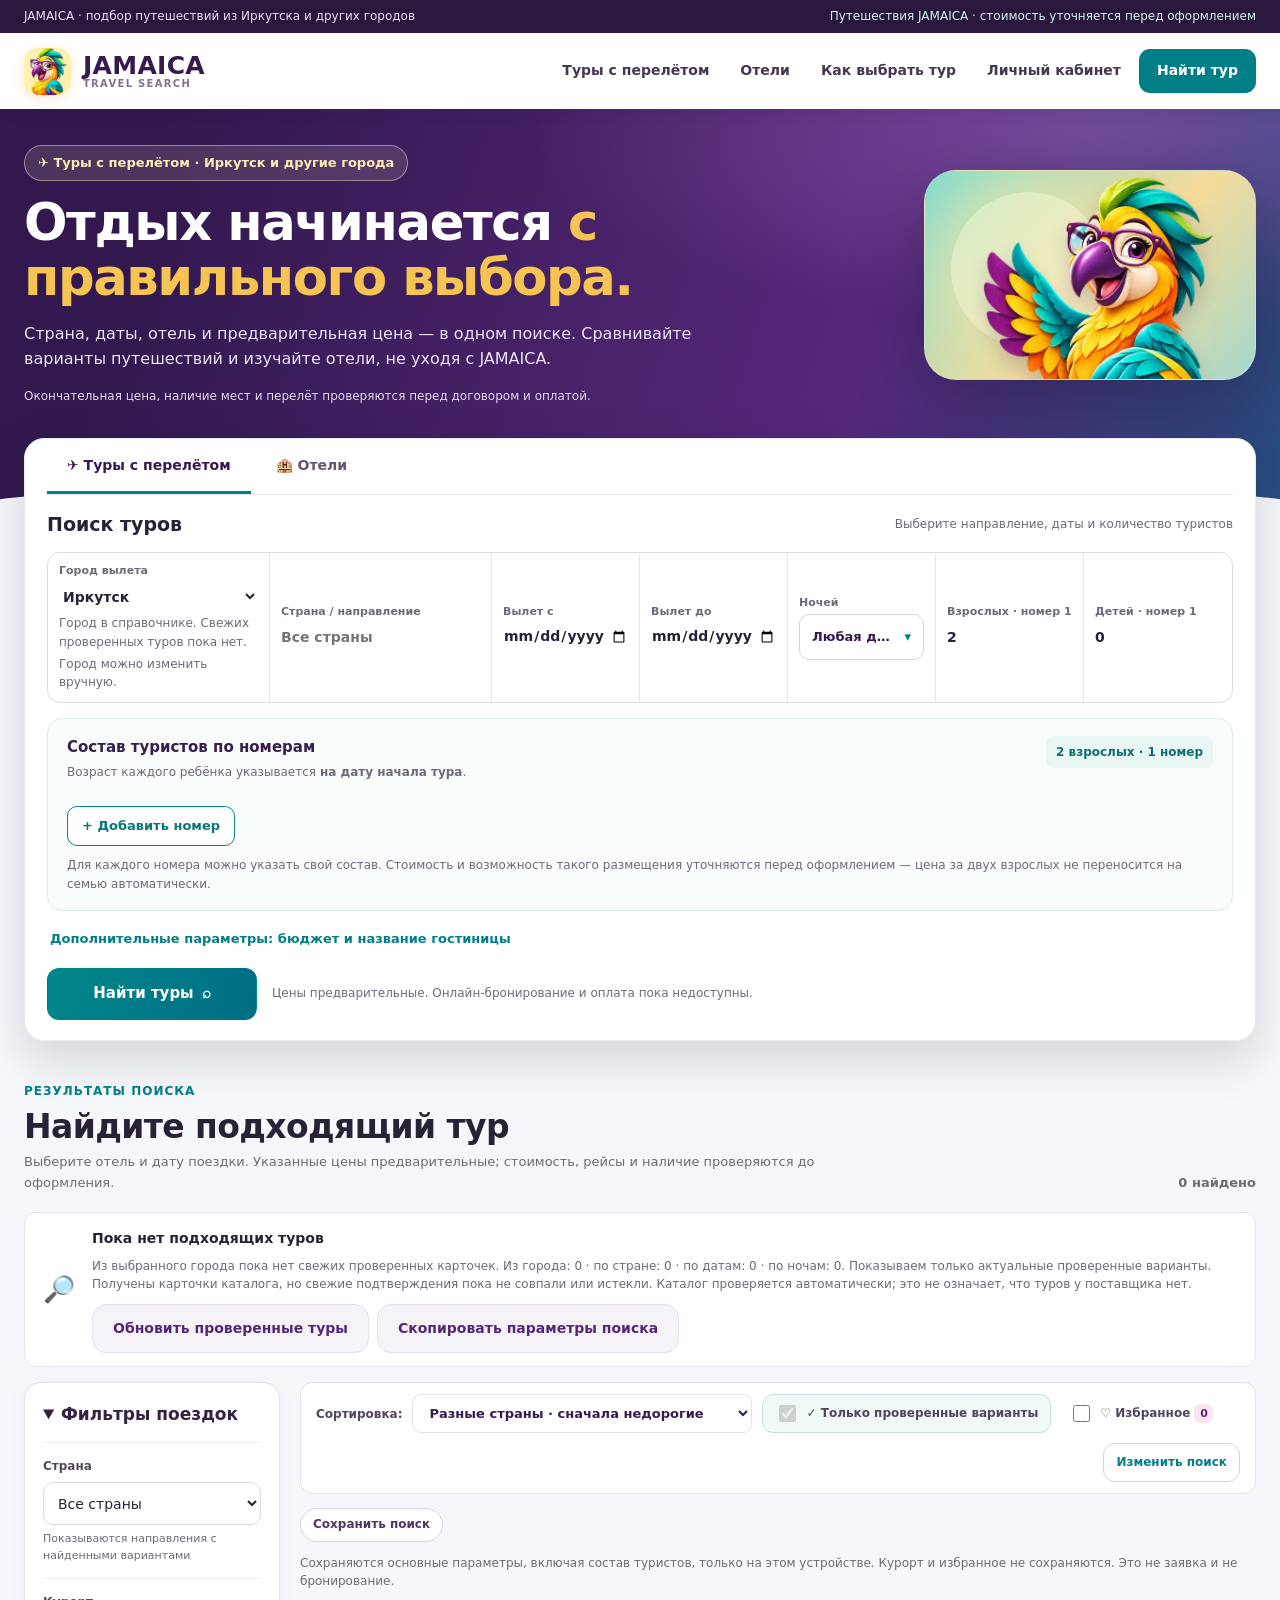
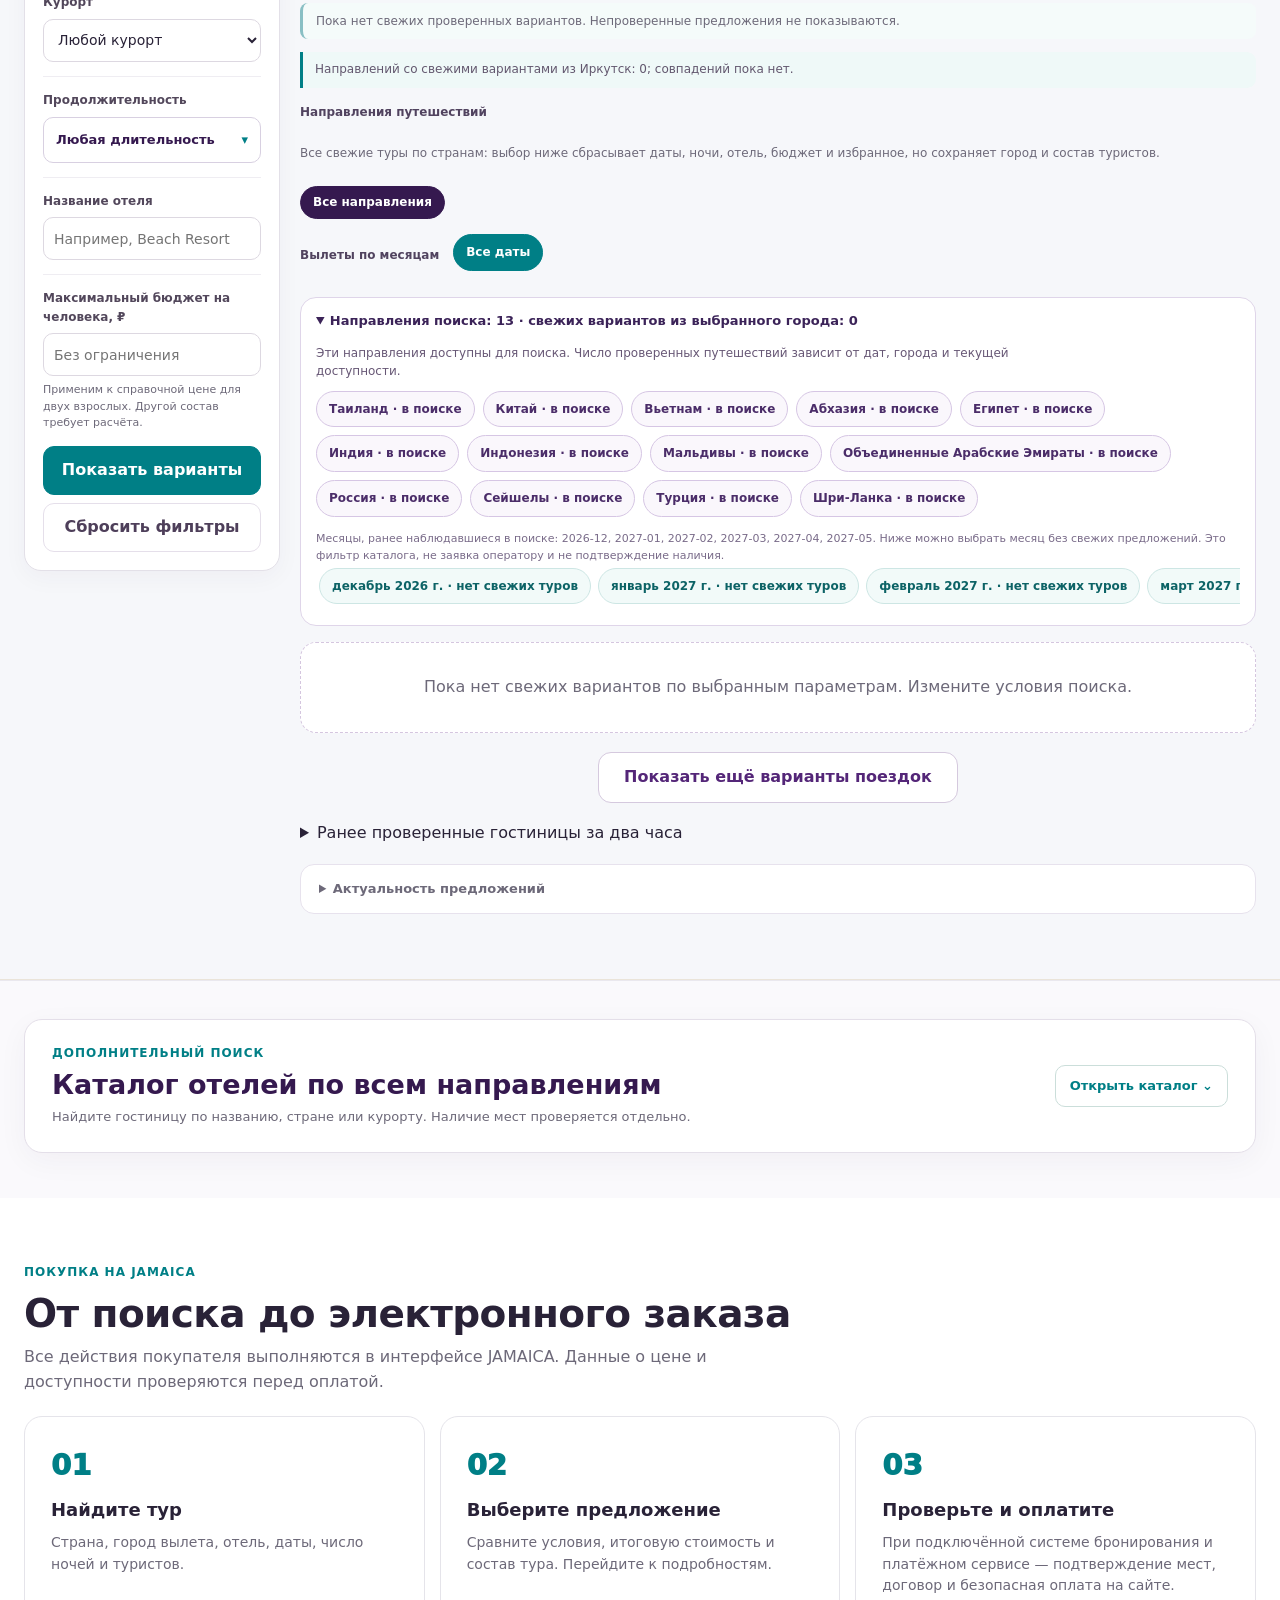
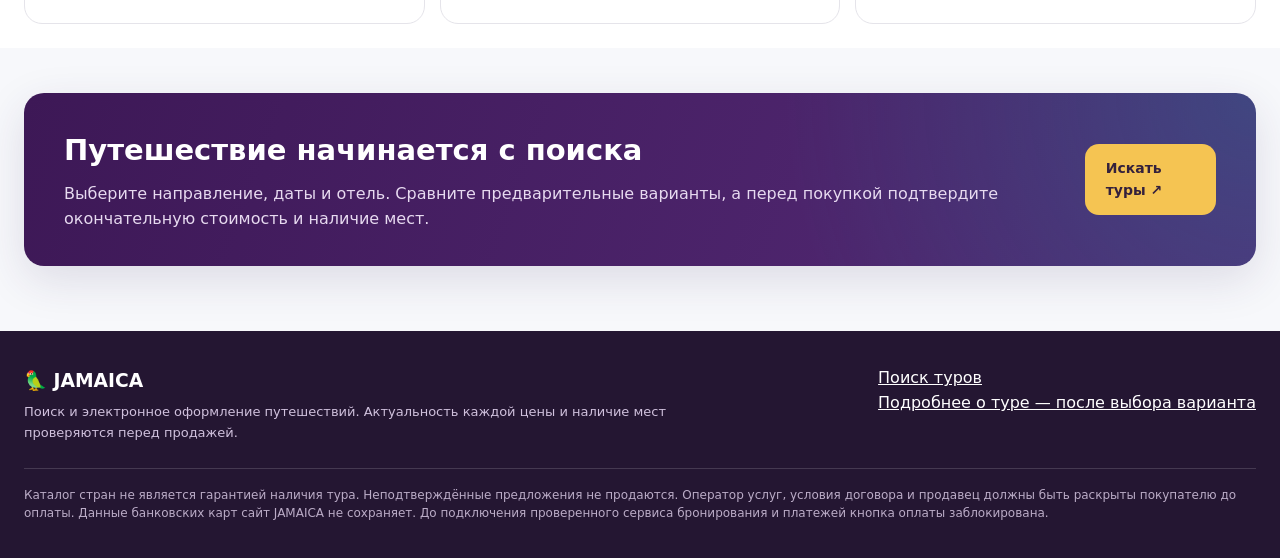
==== commit 2ec2f2ab: "V114: separate lazy-loaded hotel history with exact filters, timestamps and non-booking search actio" ====
--- a/index.html
+++ b/index.html
@@ -193,9 +193,9 @@
  <div id="exactDateChoices" class="quickCountryChips" role="group" aria-label="Даты и длительности найденных туров"></div>
  <details id="exactDateMore" hidden><summary>Ещё даты вылета</summary><div id="exactDateMoreChoices" class="quickCountryChips"></div></details>
 </section>
-<section id="hourlyCheckedDates" hidden aria-label="Ранее проверенные даты за последний час" style="margin:12px 0 18px">
- <strong id="hourlyCheckedHeading">Ранее проверенные вылеты за последний час</strong>
- <p class="micro">Это история поиска, не свежие туры. Цена и число вариантов указаны на момент прошлой проверки. Наличие мест и цена сейчас не подтверждены. Выбор даты фильтрует текущий каталог, но не запускает запрос оператору.</p>
+<section id="hourlyCheckedDates" hidden aria-label="Ранее проверенные даты за два часа" style="margin:12px 0 18px">
+ <strong id="hourlyCheckedHeading">Ранее проверенные вылеты за два часа</strong>
+ <p class="micro">Это история поиска, не свежие туры. Вылеты в ближайшие 7 дней показываются не более 30 минут, остальные — до 2 часов с момента проверки. Цена и число вариантов указаны на момент прошлой проверки. Наличие мест и цена сейчас не подтверждены. Выбор даты фильтрует текущий каталог, но не запускает запрос оператору.</p>
  <div id="hourlyCheckedChoices" class="quickCountryChips" role="group" aria-label="Ранее проверенные даты"></div>
  <details id="hourlyCheckedMore" hidden><summary>Ещё ранее проверенные даты</summary><div id="hourlyCheckedMoreChoices" class="quickCountryChips"></div></details>
 </section>
@@ -212,6 +212,13 @@
 </section>
 <div class="offerCards" id="previewCards" aria-live="polite"></div>
 <button class="loadMore" type="button" id="previewMore" hidden>Показать ещё варианты поездок</button>
+<details id="historicalHotels" style="margin:18px 0" aria-label="Ранее проверенные гостиницы">
+ <summary id="historicalHotelsHeading">Ранее проверенные гостиницы за два часа</summary>
+ <p class="micro">История конкретных вариантов, а не доступные для бронирования туры. Цена за двоих указана на момент проверки. Вылеты в ближайшие 7 дней сохраняются до 30 минут, остальные — до 120 минут. Необходим новый расчёт цены и мест.</p>
+ <p class="micro" id="historicalHotelsNotice" role="status"></p>
+ <div class="offerCards" id="historicalHotelCards"></div>
+ <button class="loadMore" type="button" id="historicalHotelsMore" hidden>Ещё ранее проверенные варианты</button>
+</details>
 <details class="sourceDetails" id="sourceDetails">
  <summary>Актуальность предложений</summary>
  <p class="micro">Стоимость указана на момент проверки, не является гарантированной ценой покупки. Проверка окончательной цены, рейсов и наличия обязательна до договора и оплаты.</p>
@@ -540,6 +547,7 @@
 if(location.hash==="#hotels")openHotelDirectory();
 let previewRecords=[],previewVisible=0;
 let hourlyCheckedPayload=null;
+let historicalHotelPayload=null,historicalHotelLoad=null,historicalHotelLoadedAt=0,historicalHotelLimit=24;
 let lastSourceCoverage=[];
 let sourceCoverageFirstExpanded=false;
 let visualProofs=new Map();
@@ -1048,10 +1056,10 @@
     a.date.localeCompare(b.date)||a.country.localeCompare(b.country,"ru")||a.nights-b.nights);
  const first=document.createDocumentFragment(),more=document.createDocumentFragment();
  for(const [i,g] of filtered.entries()){
-  const checked=new Date(g.observed_at_utc).toLocaleTimeString("ru-RU",{hour:"2-digit",minute:"2-digit"});
+  const checked=new Date(g.observed_at_utc).toLocaleTimeString("ru-RU",{hour:"2-digit",minute:"2-digit"}); const ageMinutes=Math.max(0,Math.floor((Date.now()-Date.parse(g.observed_at_utc))/60000));
   const text=g.country+" · "+g.date.split("-").reverse().join(".")+" · "+g.nights+" ноч. · ранее "+g.count+" вар."+
      (two?" · ранее от "+g.last_min_rub.toLocaleString("ru-RU")+" ₽ за двоих":" · цена для состава не рассчитана")+
-     " · проверено "+checked;
+     " · проверено "+checked+" ("+ageMinutes+" мин. назад)";
   const button=el("button","quickCountryChip",text);
   button.type="button";
   button.addEventListener("click",()=>{
@@ -1060,6 +1068,7 @@
    $("dateFrom").value=g.date;$("dateTo").value=g.date;$("dateTo").min=g.date;
    selectedNights.clear();selectedNights.add(g.nights);syncNightPickers();
    form.requestSubmit();
+   $("historicalHotels").open=true;void loadHistoricalHotels();
   });
   (i<8?first:more).append(button);
  }
@@ -1067,7 +1076,7 @@
  $("hourlyCheckedMoreChoices").replaceChildren(more);
  $("hourlyCheckedMore").hidden=filtered.length<=8;
  $("hourlyCheckedDates").hidden=!filtered.length;
- $("hourlyCheckedHeading").textContent="Ранее проверенные вылеты за последний час · "+new Set(filtered.map(g=>g.date)).size+" дат";
+ $("hourlyCheckedHeading").textContent="Ранее проверенные вылеты за два часа · "+new Set(filtered.map(g=>g.date)).size+" дат";
 }
 async function loadHourlyCheckedDates(){
  try{
@@ -1078,6 +1087,66 @@
   hourlyCheckedPayload=JSON.parse(raw);
  }catch{hourlyCheckedPayload=null;}
 }
+function historyCriteria(){
+ return {origin:$("departure").value,country:$("destination").value,from:$("dateFrom").value,to:$("dateTo").value,
+ nights:[...selectedNights],hotel:$("hotelSearch").value,resort:sidebarResort.value,budget:Number($("budget").value)||0,
+ twoAdults:Travelers.isTwoAdults(travelerUI.current()),liveIds:new Set(verifiedRows().map(r=>r.id))};
+}
+function renderHistoricalHotels(reset=false){
+ if(!$("historicalHotels").open)return;
+ if(reset)historicalHotelLimit=24;
+ const criteria=historyCriteria();
+ const rows=$("favoritesOnly").checked?[]:window.JamaicaSearchRecovery.historicalHotels(historicalHotelPayload,criteria);
+ const target=$("historicalHotelCards"),frag=document.createDocumentFragment();
+ const notice=$("historicalHotelsNotice");
+ notice.textContent=historicalHotelLoad?"Загрузка истории…":historicalHotelPayload===null?
+   "История пока недоступна. Свежий каталог работает независимо.":
+   "Ранее проверенных вариантов по фильтрам: "+rows.length.toLocaleString("ru-RU");
+ for(const r of rows.slice(0,historicalHotelLimit)){
+  const card=el("article","historicalHotelCard");
+  card.style.cssText="border:1px solid #d6e1e4;border-radius:12px;padding:14px;display:grid;gap:8px;align-content:start";
+  card.dataset.historyId=r.id;
+  card.append(el("strong","","Ранее проверено · требуется обновление"));
+  const hotel=el("a","",r.hotel);
+  hotel.href="./hotel.html?id="+encodeURIComponent(r.hotel_id);
+  card.append(hotel,el("p","micro",r.country+" · "+r.origin+" · "+r.date.split("-").reverse().join(".")+" · "+r.nights+" ноч."));
+  card.append(el("p","micro",r.room+(r.resort?" · "+r.resort:"")));
+  if(criteria.twoAdults)card.append(el("strong","","Ранее "+r.last_price_rub.toLocaleString("ru-RU")+" ₽ за двоих"));
+  else card.append(el("p","micro","Для вашего состава цена не рассчитана"));
+  card.append(el("p","micro","Проверено "+Math.max(0,Math.floor((Date.now()-Date.parse(r.observed_at_utc))/60000))+" мин. назад. Наличие сейчас неизвестно."));
+  const button=el("button","quickCountryChip","Выбрать параметры для поиска");
+  button.type="button";
+  button.addEventListener("click",()=>{
+   if(!window.JamaicaSearchRecovery.historicalHotels({schema:"jamaica.recent-checked-hotels.v1",classification:"HISTORICAL_HOTELS_NOT_OFFERS",rows:[r]},{}).length){renderHistoricalHotels();return;}
+   $("destination").value=r.country;sidebarCountry.value="";sidebarResort.value="";lastFilterCountry="";
+   $("dateFrom").value=r.date;$("dateTo").value=r.date;$("dateTo").min=r.date;
+   $("hotelSearch").value=r.hotel;selectedNights.clear();selectedNights.add(r.nights);syncNightPickers();
+   form.requestSubmit();
+  });
+  card.append(button);frag.append(card);
+ }
+ target.replaceChildren(frag);
+ $("historicalHotelsMore").hidden=rows.length<=historicalHotelLimit;
+}
+async function loadHistoricalHotels(){
+ if(historicalHotelLoad||Date.now()-historicalHotelLoadedAt<180000)return;
+ historicalHotelLoadedAt=Date.now();
+ historicalHotelLoad=(async()=>{
+  try{
+   const response=await fetch("./recent-checked-hotels.json",{cache:"no-store",signal:AbortSignal.timeout(15000)});
+   if(!response.ok)throw Error("HISTORY_UNAVAILABLE");
+   const raw=await response.text();
+   if(raw.length>8000000)throw Error("HISTORY_OVERSIZE");
+   historicalHotelPayload=JSON.parse(raw);
+  }catch{historicalHotelPayload=null;}
+ })();
+ renderHistoricalHotels();
+ try{await historicalHotelLoad;}finally{historicalHotelLoad=null;renderHistoricalHotels();}
+}
+$("historicalHotels").addEventListener("toggle",()=>{
+ if($("historicalHotels").open){renderHistoricalHotels(true);void loadHistoricalHotels();}
+});
+$("historicalHotelsMore").addEventListener("click",()=>{historicalHotelLimit+=24;renderHistoricalHotels();});
 function renderTourPreviews(reset=true){
  const target=$("previewCards"),more=$("previewMore");
  if(reset){target.replaceChildren();previewVisible=0;}
@@ -1096,6 +1165,7 @@
  renderMonthShortcuts();
  renderSourceScanCoverage();
  renderHourlyCheckedDates();
+ renderHistoricalHotels(reset);
  const budget=Number($("budget").value)||0;
  const budgetMessage=!budget?"":!partyTwoAdults?
    "Бюджет не применён: справочная цена относится только к двум взрослым. Для выбранного состава требуется отдельный расчёт.":
@@ -1784,6 +1854,7 @@
  if(document.visibilityState!=="visible"||catalogRefreshInFlight)return;
  const now=Date.now();
  renderHourlyCheckedDates();
+ if($("historicalHotels").open){renderHistoricalHotels();void loadHistoricalHotels();}
  let changed=false;
  const previousApplicationCount=applicationRows.length;
  applicationRows=applicationRows.filter(x=>window.JamaicaApplicationReference.eligible(x,now));
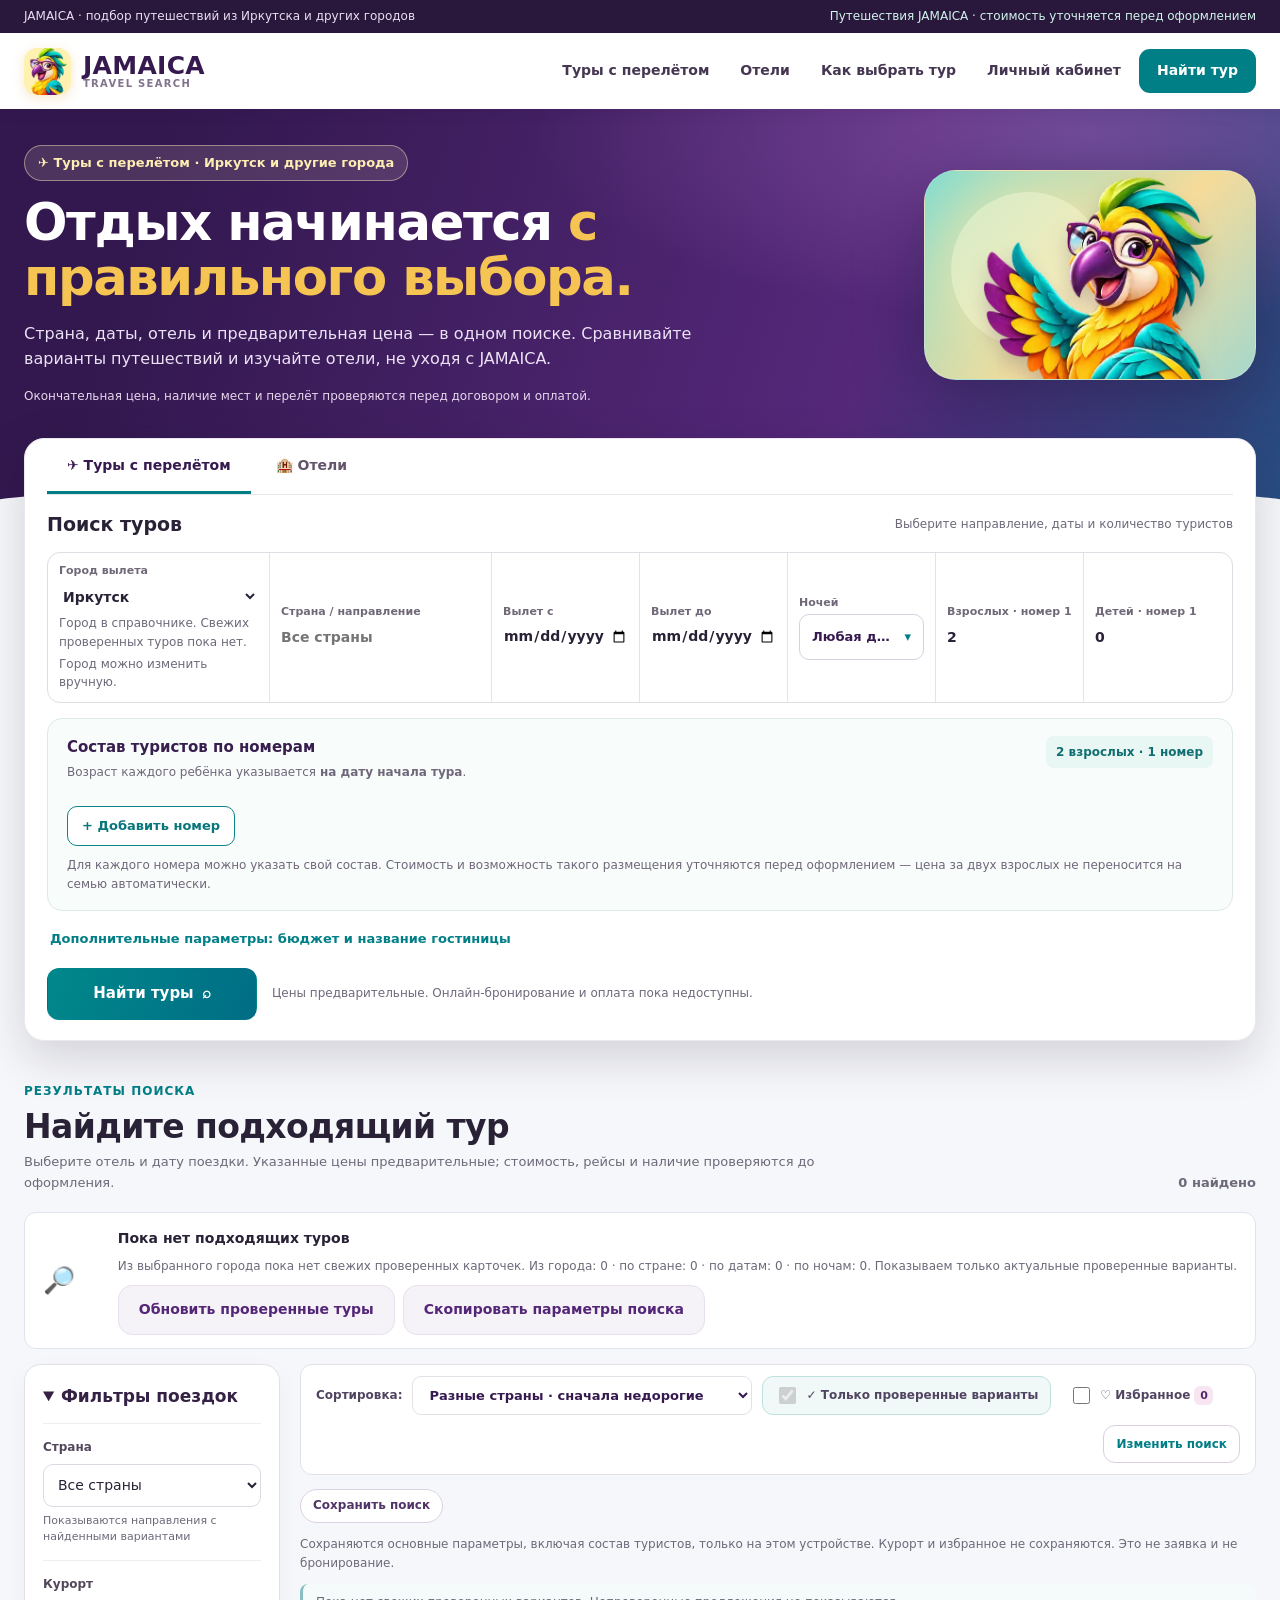
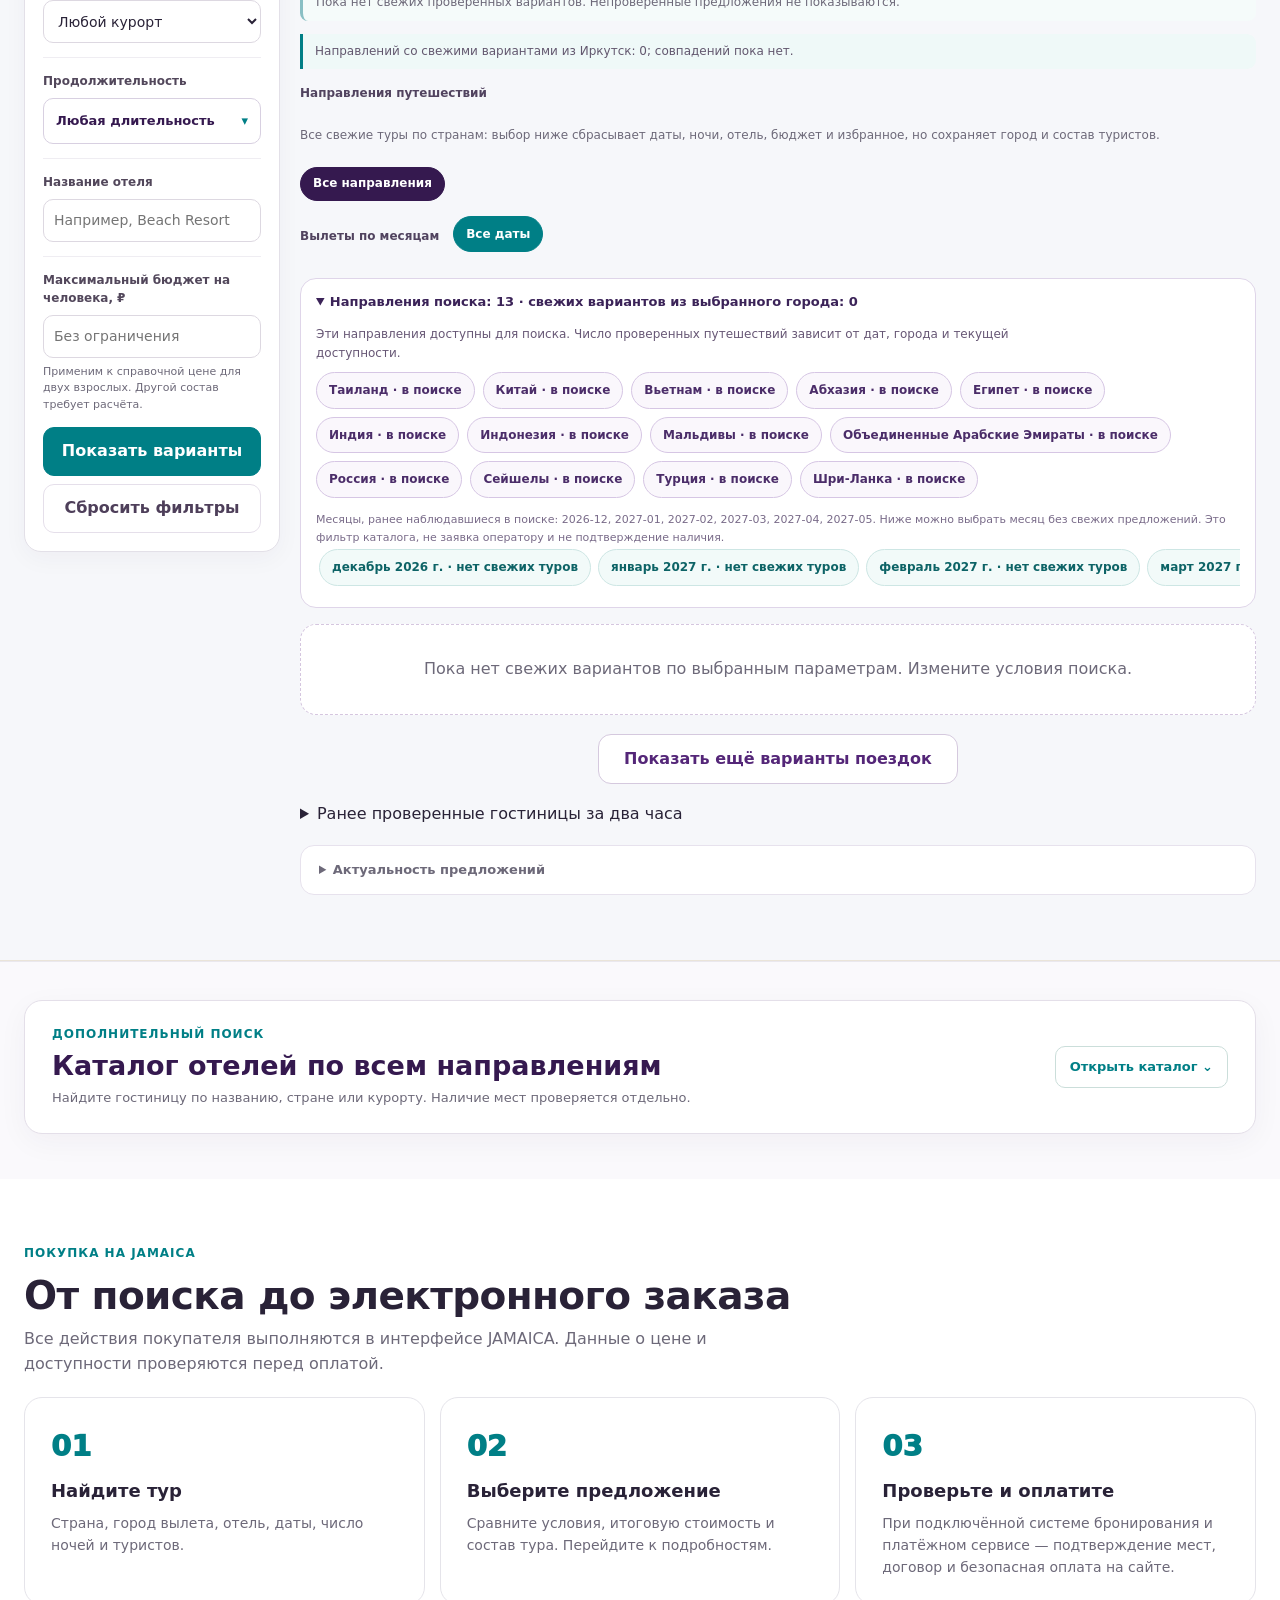
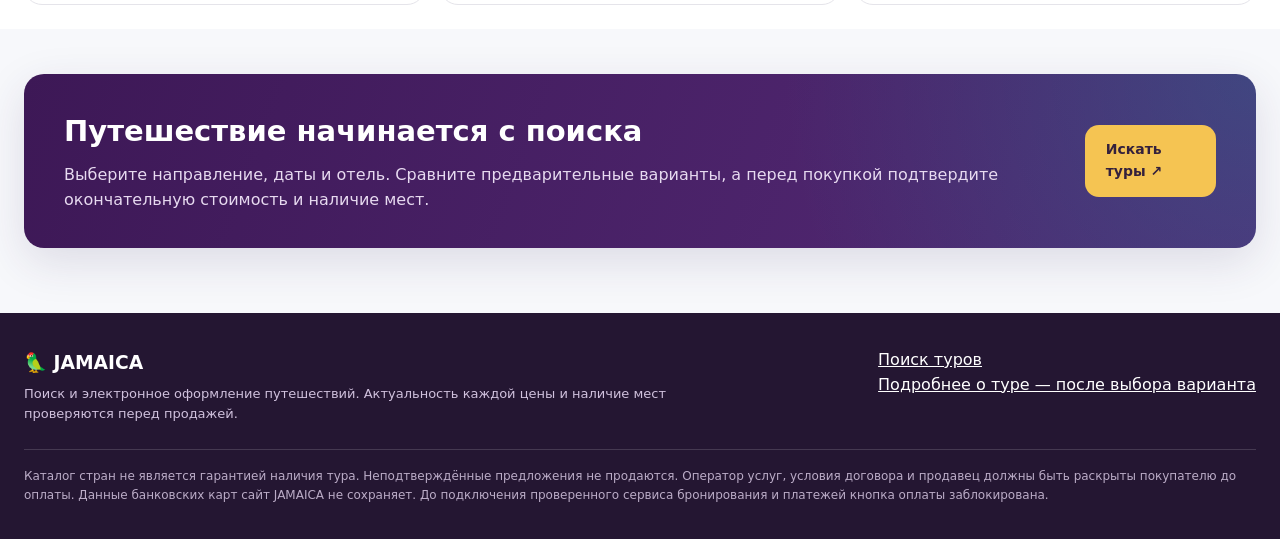
==== commit b95fab81: "V114: customer copy avoids unintended internal wording match" ====
--- a/index.html
+++ b/index.html
@@ -1100,7 +1100,7 @@
  const target=$("historicalHotelCards"),frag=document.createDocumentFragment();
  const notice=$("historicalHotelsNotice");
  notice.textContent=historicalHotelLoad?"Загрузка истории…":historicalHotelPayload===null?
-   "История пока недоступна. Свежий каталог работает независимо.":
+   "История пока недоступна. Свежий каталог доступен отдельно.":
    "Ранее проверенных вариантов по фильтрам: "+rows.length.toLocaleString("ru-RU");
  for(const r of rows.slice(0,historicalHotelLimit)){
   const card=el("article","historicalHotelCard");
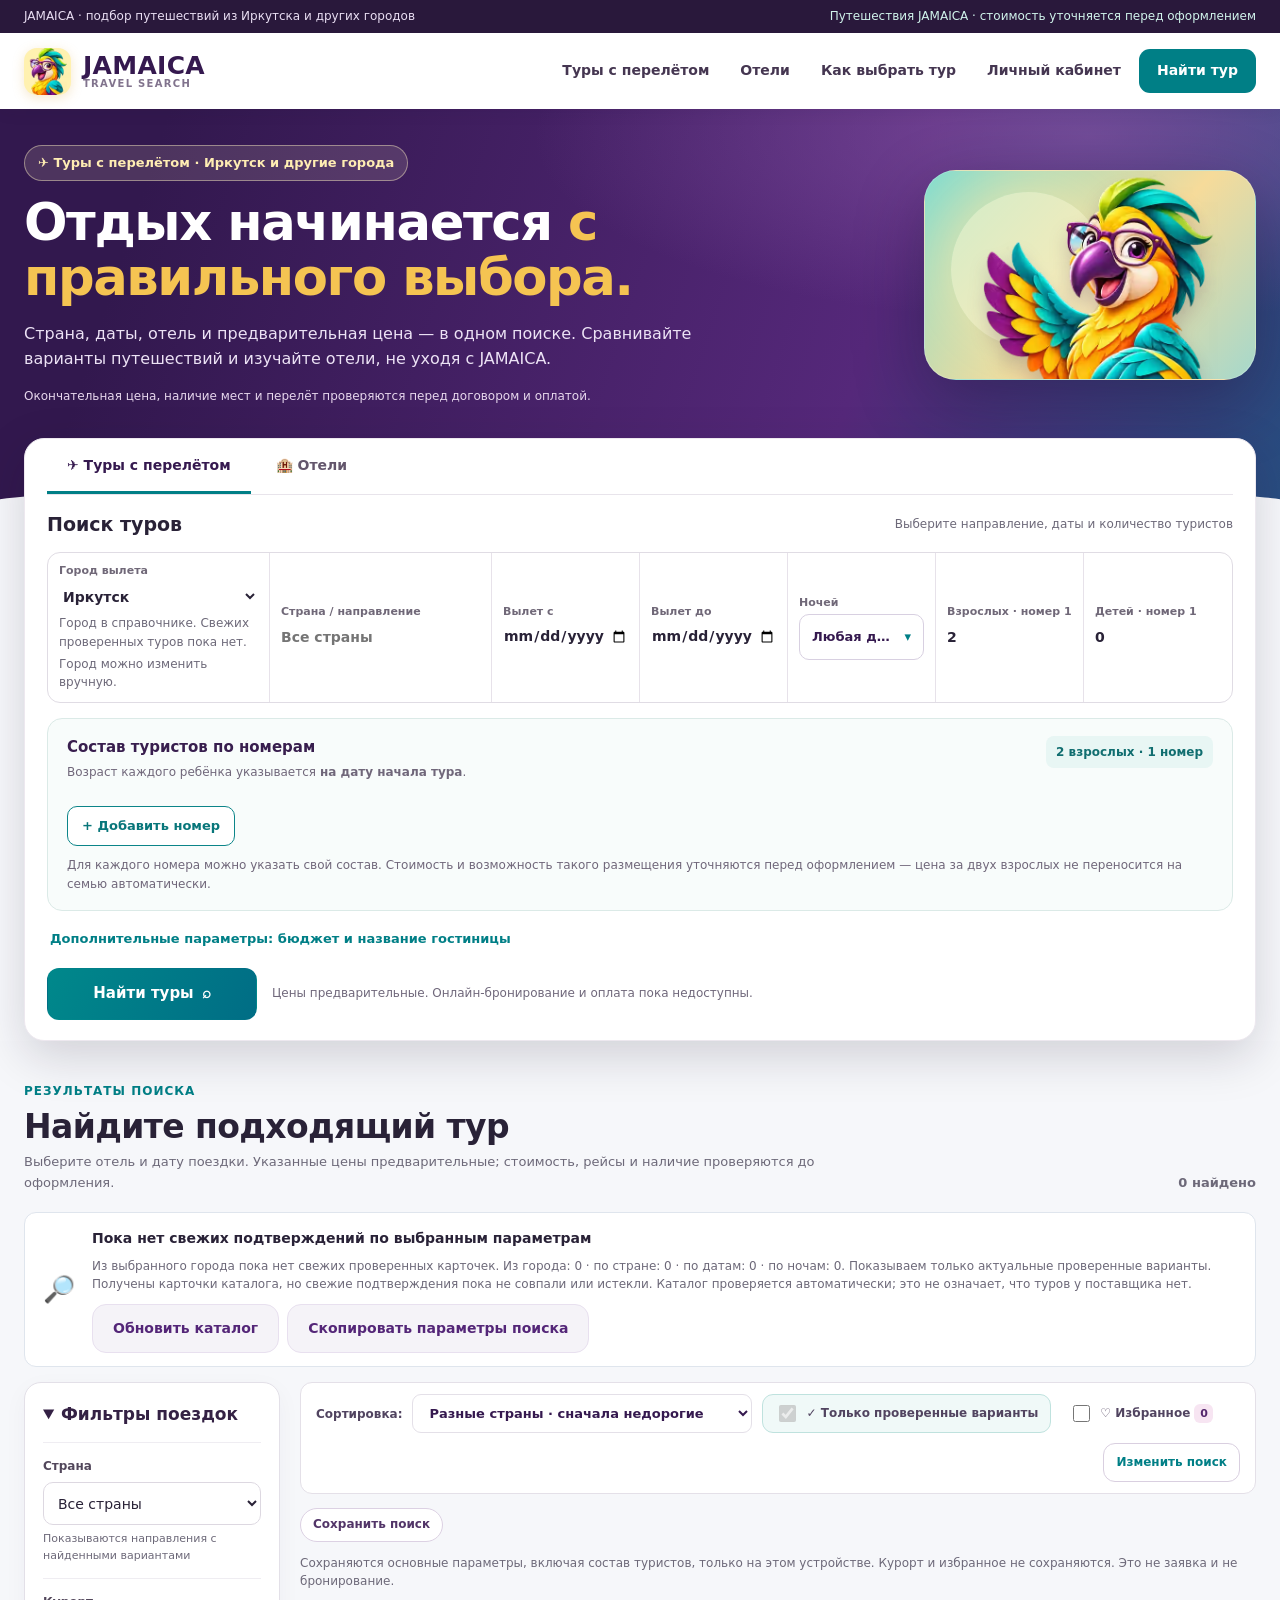
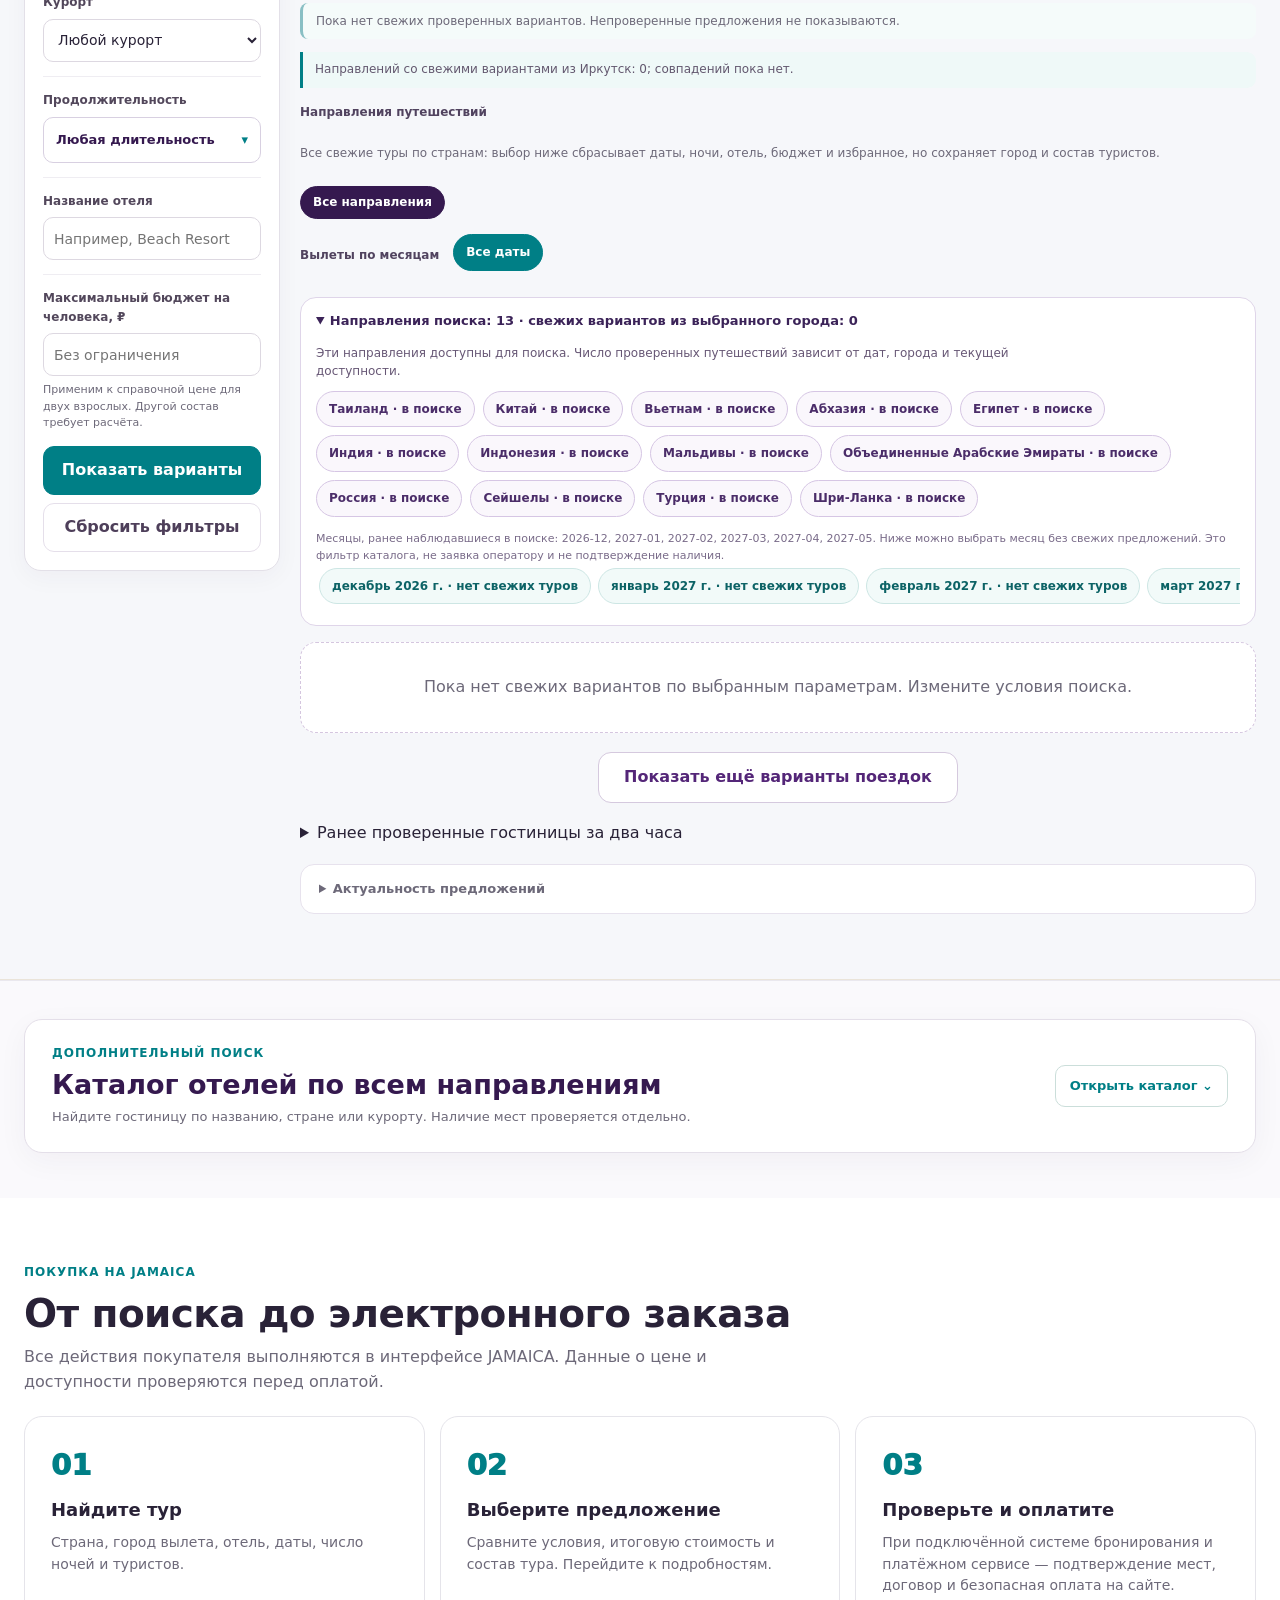
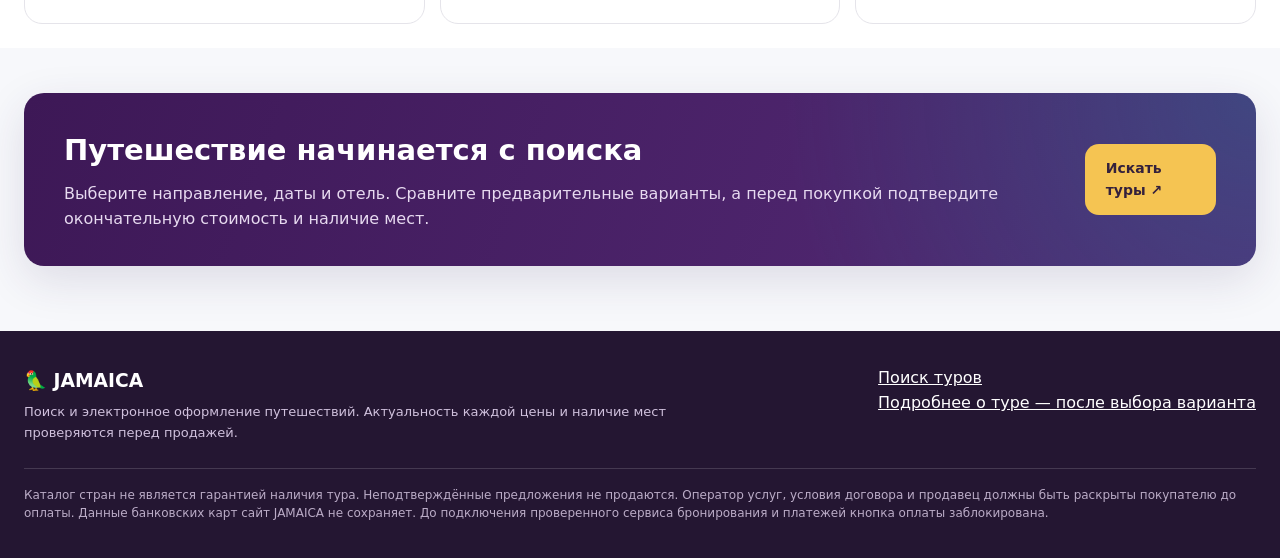
==== commit e74215fa: "V117: automatically open two-hour hotel history after customer search, distinct count and truthful s" ====
--- a/index.html
+++ b/index.html
@@ -216,6 +216,7 @@
  <summary id="historicalHotelsHeading">Ранее проверенные гостиницы за два часа</summary>
  <p class="micro">История конкретных вариантов, а не доступные для бронирования туры. Цена за двоих указана на момент проверки. Вылеты в ближайшие 7 дней сохраняются до 30 минут, остальные — до 120 минут. Необходим новый расчёт цены и мест.</p>
  <p class="micro" id="historicalHotelsNotice" role="status"></p>
+ <p class="micro">Обновление каталога не отправляет индивидуальный запрос на новую цену. Итоговая стоимость и наличие требуют отдельной проверки.</p>
  <div class="offerCards" id="historicalHotelCards"></div>
  <button class="loadMore" type="button" id="historicalHotelsMore" hidden>Ещё ранее проверенные варианты</button>
 </details>
@@ -443,6 +444,7 @@
  sourceFilterOptions();runSearch(true);
  if(typeof window.jamaicaUpdateHotels==="function")window.jamaicaUpdateHotels();
  if(typeof window.jamaicaUpdatePreviews==="function")window.jamaicaUpdatePreviews();
+ openHistoryForSearch();
  requestFreshSearchCatalog();
 });
 async function loadOffers(){
@@ -1092,12 +1094,19 @@
  nights:[...selectedNights],hotel:$("hotelSearch").value,resort:sidebarResort.value,budget:Number($("budget").value)||0,
  twoAdults:Travelers.isTwoAdults(travelerUI.current()),liveIds:new Set(verifiedRows().map(r=>r.id))};
 }
+function openHistoryForSearch(){
+ if($("favoritesOnly").checked)return;
+ $("historicalHotels").open=true;
+ renderHistoricalHotels(true);
+ void loadHistoricalHotels();
+}
 function renderHistoricalHotels(reset=false){
  if(!$("historicalHotels").open)return;
  if(reset)historicalHotelLimit=24;
  const criteria=historyCriteria();
  const rows=$("favoritesOnly").checked?[]:window.JamaicaSearchRecovery.historicalHotels(historicalHotelPayload,criteria);
  const target=$("historicalHotelCards"),frag=document.createDocumentFragment();
+ $("historicalHotelsHeading").textContent="Ранее проверенные гостиницы за два часа"+(historicalHotelPayload!==null?" · "+rows.length.toLocaleString("ru-RU")+" вариантов":"");
  const notice=$("historicalHotelsNotice");
  notice.textContent=historicalHotelLoad?"Загрузка истории…":historicalHotelPayload===null?
    "История пока недоступна. Свежий каталог доступен отдельно.":
@@ -1430,7 +1439,7 @@
  $("searchProgress").classList.toggle("hide",previewsLoaded&&list.length>0);
  if(previewsLoaded&&list.length===0){
    $("searchProgress").classList.remove("hide");
-   $("searchProgress").querySelector("strong").textContent="Пока нет подходящих туров";
+   $("searchProgress").querySelector("strong").textContent="Пока нет свежих подтверждений по выбранным параметрам";
    const extra=x=>(!hotel||(x.hotel+" "+x.resort+" "+x.room).toLocaleLowerCase("ru").includes(hotel))&&
       (!resortFilter||x.resort.toLocaleLowerCase("ru")===resortFilter)&&
       (!budget||!partyTwoAdults||(referencePrice(x)!==null&&referencePrice(x)<=budget*2))&&
@@ -1530,7 +1539,7 @@
    }else if(previewRecords.length){
      $("searchProgress").querySelector("p").append(" Получены карточки каталога, но свежие подтверждения пока не совпали или истекли. Каталог проверяется автоматически; это не означает, что туров у поставщика нет.");
    }
-   const refreshButton=el("button","btn btnWhite","Обновить проверенные туры");refreshButton.type="button";
+   const refreshButton=el("button","btn btnWhite","Обновить каталог");refreshButton.type="button";
    refreshButton.addEventListener("click",()=>requestFreshSearchCatalog(true));actions.append(refreshButton);
    const briefButton=el("button","btn btnWhite","Скопировать параметры поиска");
    briefButton.type="button";
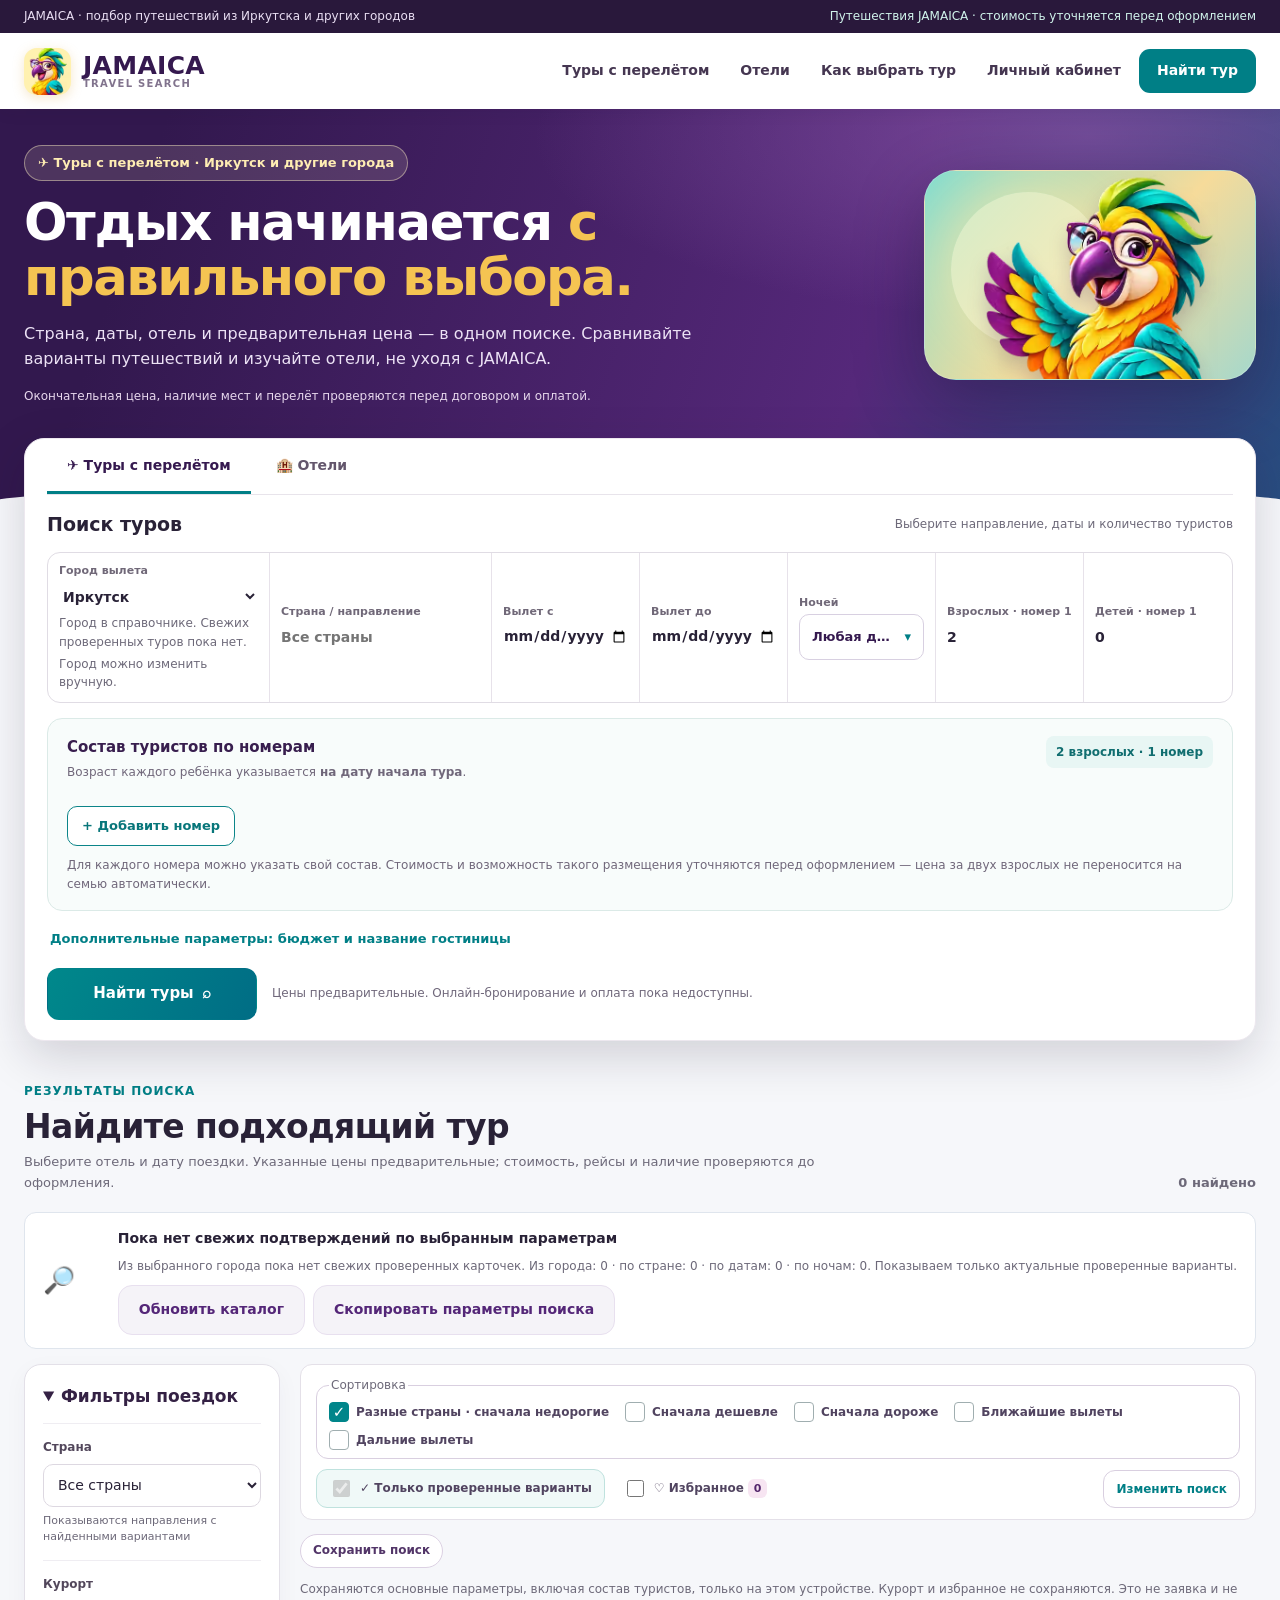
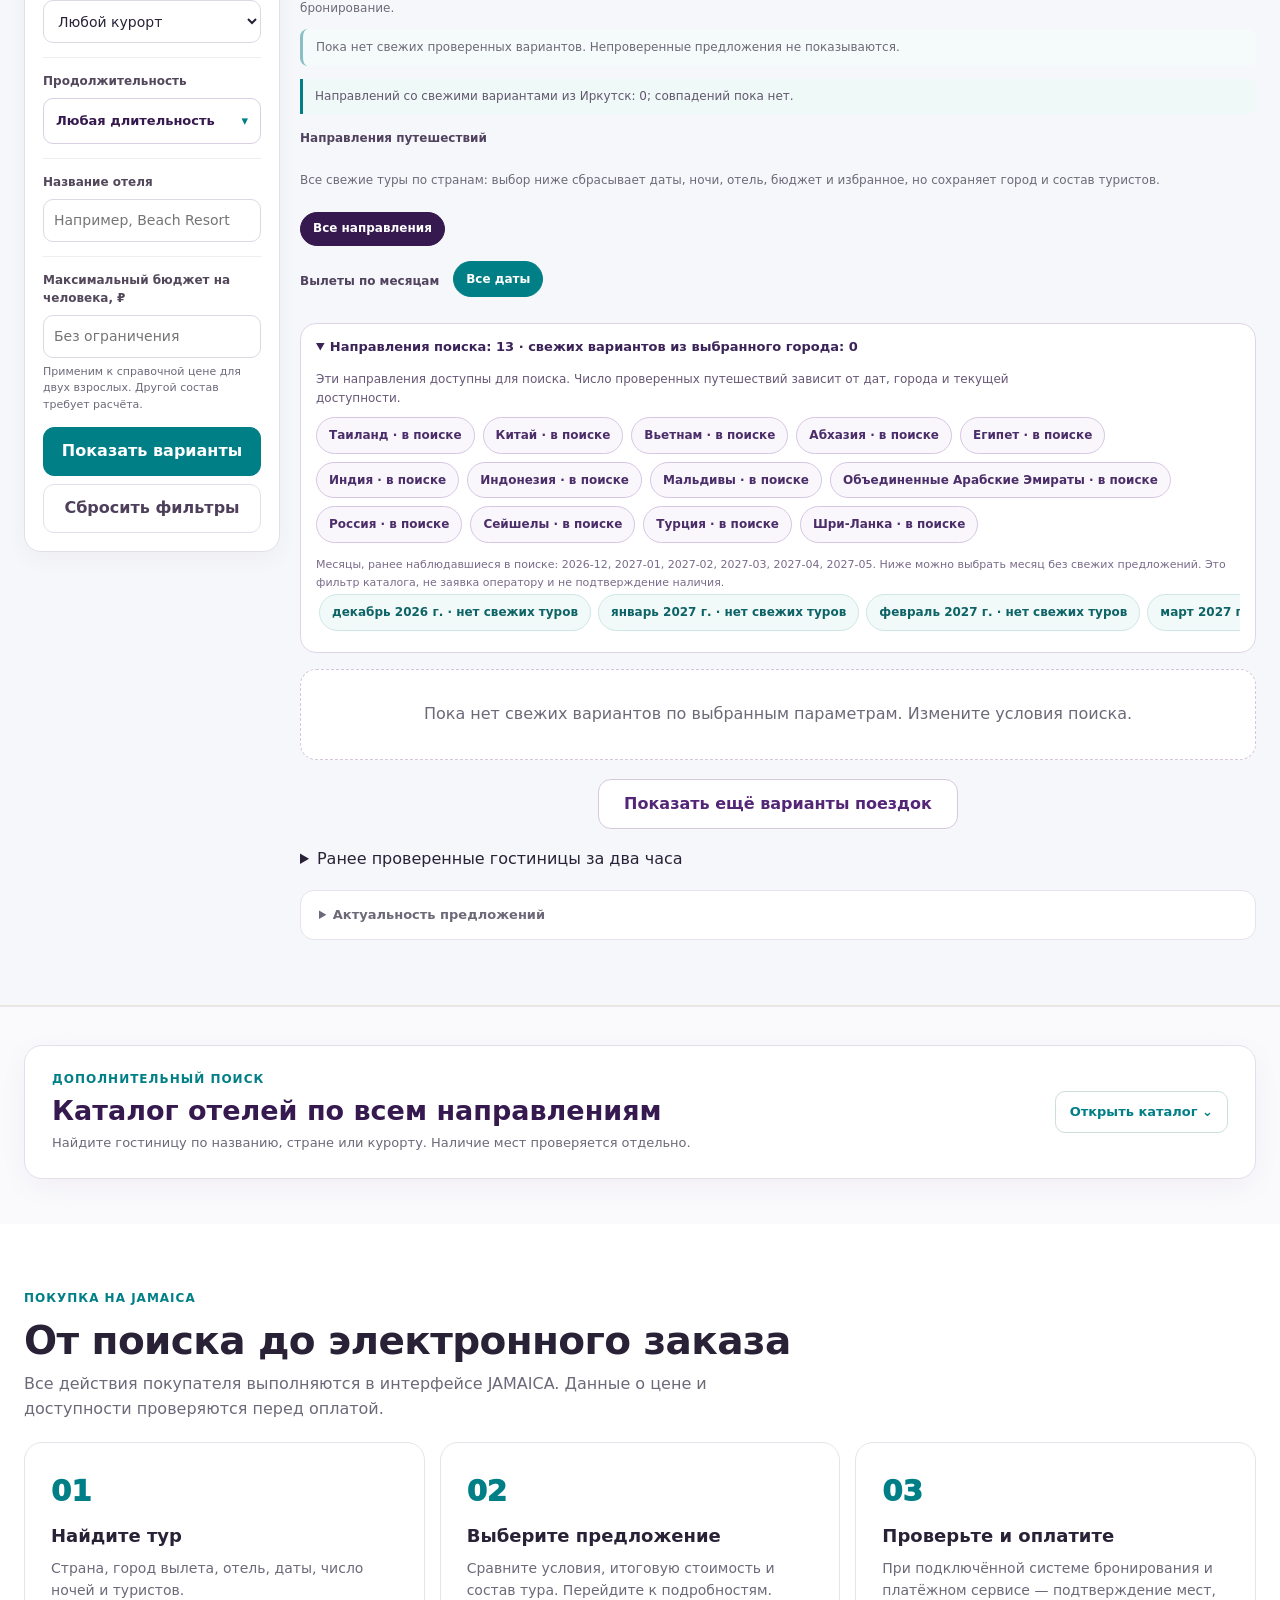
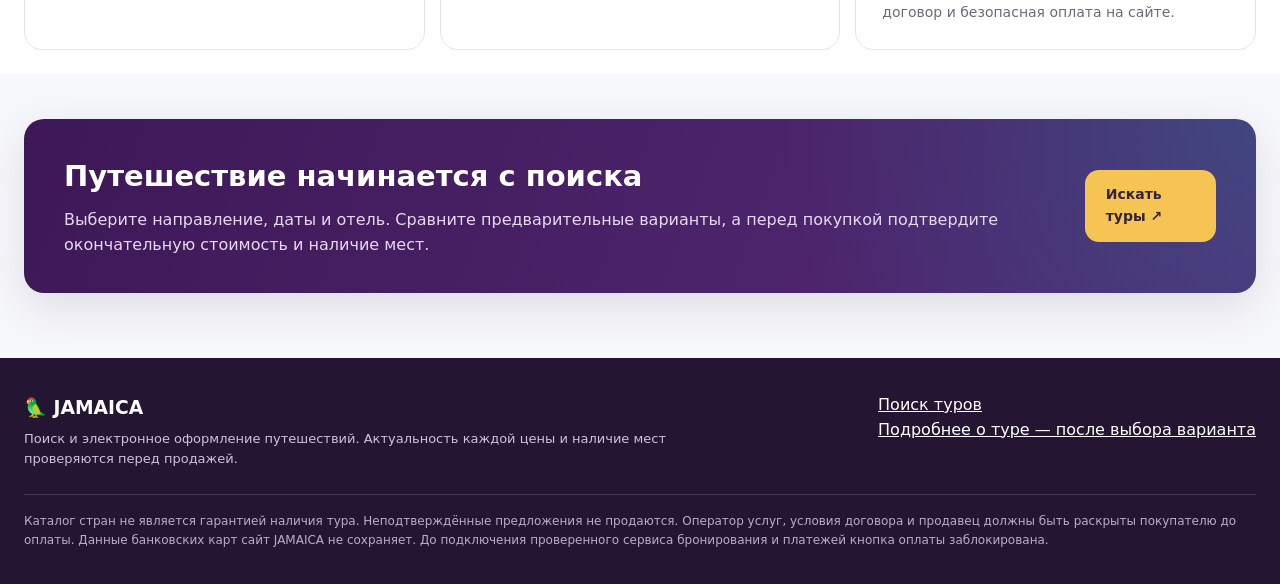
==== commit f8f7e652: "V126: accessible single-choice checkmark sort controls instead of dropdown" ====
--- a/index.html
+++ b/index.html
@@ -33,6 +33,7 @@
 @media(max-width:1040px){.destinationGrid{grid-template-columns:repeat(3,minmax(0,1fr))}.heroGrid{grid-template-columns:1fr .85fr}.field{grid-column:span 4}.field.wide{grid-column:span 6}.field.short{grid-column:span 3}}
 @media(max-width:760px){.heroGrid{grid-template-columns:1fr}.heroArt{min-height:230px}.artBird{font-size:90px}.searchPanel{padding:18px}.fields{grid-template-columns:repeat(2,minmax(0,1fr))}.field,.field.short,.field.wide{grid-column:span 1}.field.wide{grid-column:span 2}.destinationGrid{grid-template-columns:repeat(2,minmax(0,1fr))}.steps{grid-template-columns:1fr}.offerCards{grid-template-columns:1fr}.finalCta{flex-direction:column;align-items:flex-start}.hero{padding-top:22px}.section{padding-top:48px}.navLinks a:nth-child(2){display:none}}
 @media(max-width:500px){.destinationGrid{grid-template-columns:1fr}.searchHead{flex-direction:column;align-items:flex-start}.searchPanel{margin-top:-39px}.fields{grid-template-columns:1fr}.field,.field.wide,.field.short{grid-column:1}.destToolbar{flex-direction:column;align-items:stretch}.destToolbar input{width:100%}.nav{min-height:70px}.navLinks{justify-content:flex-end}.navLinks a{font-size:12px;padding:8px}.hero h1{letter-spacing:-.8px}.heroArt{min-height:198px}.artBubble{left:5%;right:5%}.offerBox{flex-direction:column;align-items:flex-start}.finalCta{padding:25px}.sectionHead{display:block}}
+.sortChecks{border:1px solid #d9cfe0;border-radius:12px;display:flex;flex-wrap:wrap;gap:8px 16px;min-width:0;padding:8px 12px;margin:0}.sortChecks label{display:flex;align-items:center;gap:7px;cursor:pointer}.sortChecks input{appearance:none;width:20px;height:20px;flex:none;border:1px solid #a0aeb0;border-radius:4px;background:#fff;display:grid;place-content:center;margin:0}.sortChecks input:checked{background:#00858a;border-color:#00858a}.sortChecks input:checked:after{content:"✓";font-size:15px;color:#fff}.sortChecks input:focus-visible{outline:2px solid #00858a;outline-offset:3px}
 </style>
 <link rel="shortcut icon" href="./favicon.ico?v=20261122b" type="image/x-icon">
 <link rel="icon" type="image/png" sizes="64x64" href="./favicon.png?v=20261122b">
@@ -146,12 +147,13 @@
  </aside>
  <div class="resultsMain">
 <div class="resultsToolbar">
-  <label class="micro" for="previewSort">Сортировка:</label>
-  <select id="previewSort" aria-label="Сортировка туров">
-    <option value="balanced">Разные страны · сначала недорогие</option>
-    <option value="price">Сначала самые дешёвые по всем странам</option>
-    <option value="date">Сначала ближайшие даты</option>
-  </select>
+  <fieldset id="previewSort" aria-label="Сортировка туров" class="sortChecks"><legend class="micro">Сортировка</legend>
+    <label><input type="radio" name="previewSortMode" value="balanced" checked> Разные страны · сначала недорогие</label>
+    <label><input type="radio" name="previewSortMode" value="price"> Сначала дешевле</label>
+    <label><input type="radio" name="previewSortMode" value="price_desc"> Сначала дороже</label>
+    <label><input type="radio" name="previewSortMode" value="date"> Ближайшие вылеты</label>
+    <label><input type="radio" name="previewSortMode" value="date_desc"> Дальние вылеты</label>
+  </fieldset>
   <label class="favoritesToggle visualProofToggle" for="visualProofOnly">
    <input id="visualProofOnly" type="checkbox" checked disabled aria-label="Обязательное условие: актуальная проверка тура">
    <span>✓ Только проверенные варианты</span></label>
@@ -1105,6 +1107,10 @@
  if(reset)historicalHotelLimit=24;
  const criteria=historyCriteria();
  const rows=$("favoritesOnly").checked?[]:window.JamaicaSearchRecovery.historicalHotels(historicalHotelPayload,criteria);
+ const mode=document.querySelector('input[name="previewSortMode"]:checked').value;
+ const dateOrder=(a,b)=>a.date.localeCompare(b.date);
+ const tie=(a,b)=>a.hotel.localeCompare(b.hotel,"ru")||a.room.localeCompare(b.room,"ru")||a.id.localeCompare(b.id);
+ rows.sort((a,b)=>mode==="date_desc"?-dateOrder(a,b)||tie(a,b):mode==="date"||!criteria.twoAdults?dateOrder(a,b)||tie(a,b):mode==="price_desc"?b.last_price_rub-a.last_price_rub||dateOrder(a,b)||tie(a,b):a.last_price_rub-b.last_price_rub||dateOrder(a,b)||tie(a,b));
  const target=$("historicalHotelCards"),frag=document.createDocumentFragment();
  $("historicalHotelsHeading").textContent="Ранее проверенные гостиницы за два часа"+(historicalHotelPayload!==null?" · "+rows.length.toLocaleString("ru-RU")+" вариантов":"");
  const notice=$("historicalHotelsNotice");
@@ -1181,7 +1187,7 @@
    "Бюджет применяется к недавно проверенной цене за двух взрослых. Другой состав и места требуют отдельного расчёта.";
  $("budgetNotice").textContent=budgetMessage;
  $("budgetNotice").hidden=!budgetMessage;
- const sortMode=$("previewSort").value;
+ const sortMode=document.querySelector('input[name="previewSortMode"]:checked').value;
  let list=verifiedRows().filter(x=>
    (!origin||x.origin.toLocaleLowerCase("ru")===origin)&&
    (!country||x.country.toLocaleLowerCase("ru")===country)&&
@@ -1192,12 +1198,12 @@
    (!budget||!partyTwoAdults||(referencePrice(x)!==null&&
                 referencePrice(x)<=budget*2))
  );
- if(partyTwoAdults&&sortMode!=="date"){
-   list.sort(previewPriceCompare);
+ if(partyTwoAdults&&["balanced","price","price_desc"].includes(sortMode)){
+   list.sort(sortMode==="price_desc"?((a,b)=>{const ap=referencePrice(a),bp=referencePrice(b);return ap===null||bp===null?previewPriceCompare(a,b):bp-ap||previewPriceCompare(a,b);}):previewPriceCompare);
  }else{
-   list.sort((a,b)=>a.depart_date.localeCompare(b.depart_date)||a.country.localeCompare(b.country,"ru"));
- }
- if(!country&&!(sortMode==="price"&&partyTwoAdults))list=interleaveCountries(list);
+   list.sort((a,b)=>(sortMode==="date_desc"?-1:1)*a.depart_date.localeCompare(b.depart_date)||a.country.localeCompare(b.country,"ru")||a.hotel.localeCompare(b.hotel,"ru"));
+ }
+ if(!country&&sortMode==="balanced")list=interleaveCountries(list);
  if($("favoritesOnly").checked)list=list.filter(x=>favoriteIds.has(x.id));
  // Actual date availability for this city and country, including dates
  // outside the selected range only as explicitly labelled alternatives.
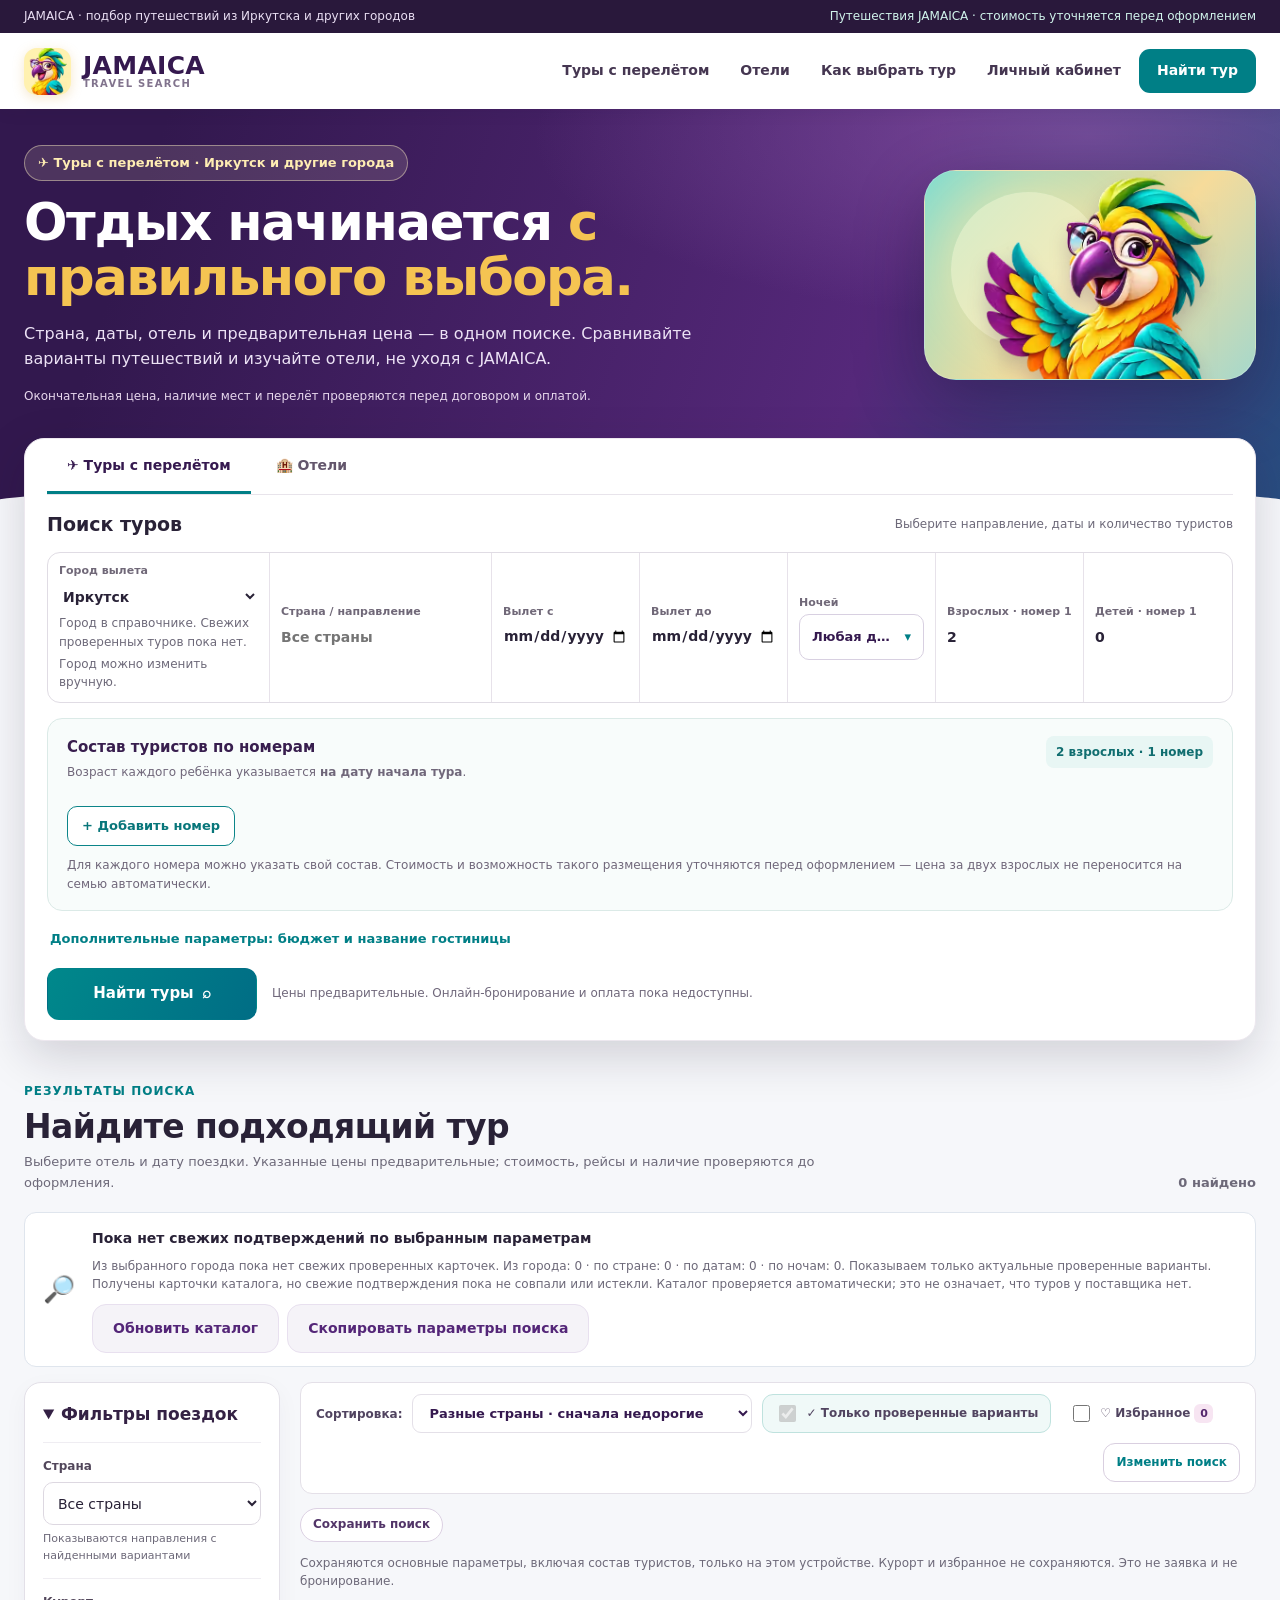
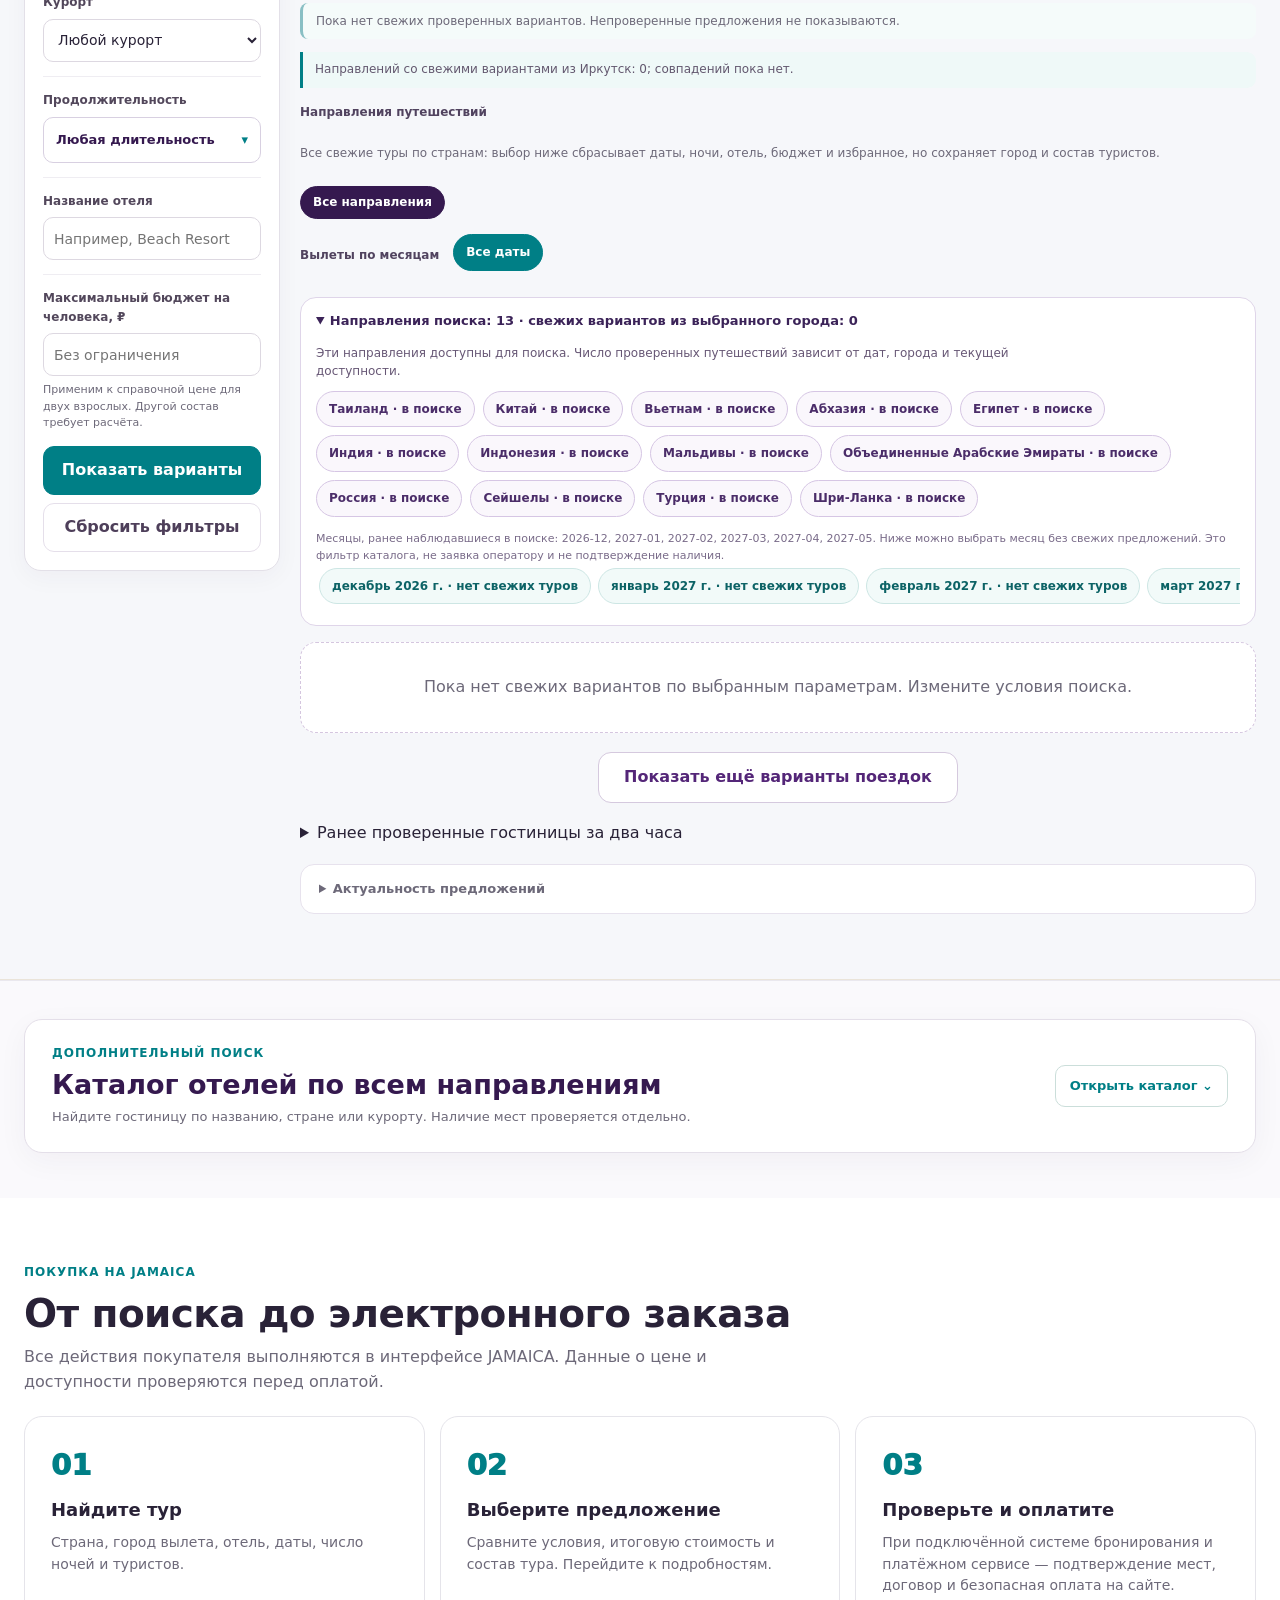
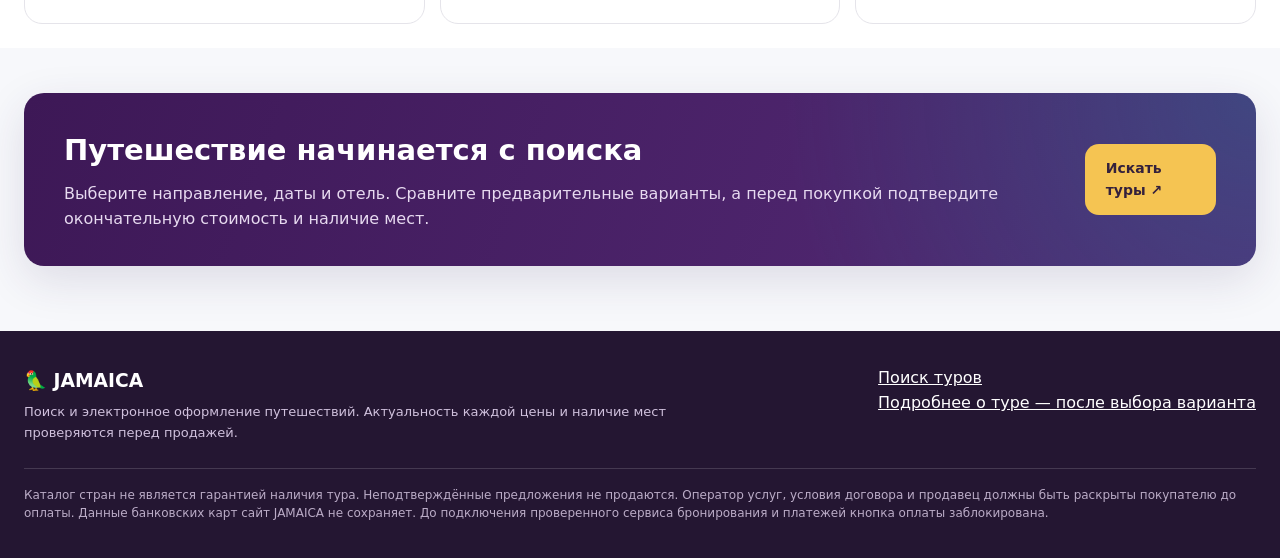
==== commit c1130e7a: "V128: overlap catalog and evidence downloads while retaining strict eligibility" ====
--- a/index.html
+++ b/index.html
@@ -33,7 +33,6 @@
 @media(max-width:1040px){.destinationGrid{grid-template-columns:repeat(3,minmax(0,1fr))}.heroGrid{grid-template-columns:1fr .85fr}.field{grid-column:span 4}.field.wide{grid-column:span 6}.field.short{grid-column:span 3}}
 @media(max-width:760px){.heroGrid{grid-template-columns:1fr}.heroArt{min-height:230px}.artBird{font-size:90px}.searchPanel{padding:18px}.fields{grid-template-columns:repeat(2,minmax(0,1fr))}.field,.field.short,.field.wide{grid-column:span 1}.field.wide{grid-column:span 2}.destinationGrid{grid-template-columns:repeat(2,minmax(0,1fr))}.steps{grid-template-columns:1fr}.offerCards{grid-template-columns:1fr}.finalCta{flex-direction:column;align-items:flex-start}.hero{padding-top:22px}.section{padding-top:48px}.navLinks a:nth-child(2){display:none}}
 @media(max-width:500px){.destinationGrid{grid-template-columns:1fr}.searchHead{flex-direction:column;align-items:flex-start}.searchPanel{margin-top:-39px}.fields{grid-template-columns:1fr}.field,.field.wide,.field.short{grid-column:1}.destToolbar{flex-direction:column;align-items:stretch}.destToolbar input{width:100%}.nav{min-height:70px}.navLinks{justify-content:flex-end}.navLinks a{font-size:12px;padding:8px}.hero h1{letter-spacing:-.8px}.heroArt{min-height:198px}.artBubble{left:5%;right:5%}.offerBox{flex-direction:column;align-items:flex-start}.finalCta{padding:25px}.sectionHead{display:block}}
-.sortChecks{border:1px solid #d9cfe0;border-radius:12px;display:flex;flex-wrap:wrap;gap:8px 16px;min-width:0;padding:8px 12px;margin:0}.sortChecks label{display:flex;align-items:center;gap:7px;cursor:pointer}.sortChecks input{appearance:none;width:20px;height:20px;flex:none;border:1px solid #a0aeb0;border-radius:4px;background:#fff;display:grid;place-content:center;margin:0}.sortChecks input:checked{background:#00858a;border-color:#00858a}.sortChecks input:checked:after{content:"✓";font-size:15px;color:#fff}.sortChecks input:focus-visible{outline:2px solid #00858a;outline-offset:3px}
 </style>
 <link rel="shortcut icon" href="./favicon.ico?v=20261122b" type="image/x-icon">
 <link rel="icon" type="image/png" sizes="64x64" href="./favicon.png?v=20261122b">
@@ -147,13 +146,12 @@
  </aside>
  <div class="resultsMain">
 <div class="resultsToolbar">
-  <fieldset id="previewSort" aria-label="Сортировка туров" class="sortChecks"><legend class="micro">Сортировка</legend>
-    <label><input type="radio" name="previewSortMode" value="balanced" checked> Разные страны · сначала недорогие</label>
-    <label><input type="radio" name="previewSortMode" value="price"> Сначала дешевле</label>
-    <label><input type="radio" name="previewSortMode" value="price_desc"> Сначала дороже</label>
-    <label><input type="radio" name="previewSortMode" value="date"> Ближайшие вылеты</label>
-    <label><input type="radio" name="previewSortMode" value="date_desc"> Дальние вылеты</label>
-  </fieldset>
+  <label class="micro" for="previewSort">Сортировка:</label>
+  <select id="previewSort" aria-label="Сортировка туров">
+    <option value="balanced">Разные страны · сначала недорогие</option>
+    <option value="price">Сначала самые дешёвые по всем странам</option>
+    <option value="date">Сначала ближайшие даты</option>
+  </select>
   <label class="favoritesToggle visualProofToggle" for="visualProofOnly">
    <input id="visualProofOnly" type="checkbox" checked disabled aria-label="Обязательное условие: актуальная проверка тура">
    <span>✓ Только проверенные варианты</span></label>
@@ -1107,10 +1105,6 @@
  if(reset)historicalHotelLimit=24;
  const criteria=historyCriteria();
  const rows=$("favoritesOnly").checked?[]:window.JamaicaSearchRecovery.historicalHotels(historicalHotelPayload,criteria);
- const mode=document.querySelector('input[name="previewSortMode"]:checked').value;
- const dateOrder=(a,b)=>a.date.localeCompare(b.date);
- const tie=(a,b)=>a.hotel.localeCompare(b.hotel,"ru")||a.room.localeCompare(b.room,"ru")||a.id.localeCompare(b.id);
- rows.sort((a,b)=>mode==="date_desc"?-dateOrder(a,b)||tie(a,b):mode==="date"||!criteria.twoAdults?dateOrder(a,b)||tie(a,b):mode==="price_desc"?b.last_price_rub-a.last_price_rub||dateOrder(a,b)||tie(a,b):a.last_price_rub-b.last_price_rub||dateOrder(a,b)||tie(a,b));
  const target=$("historicalHotelCards"),frag=document.createDocumentFragment();
  $("historicalHotelsHeading").textContent="Ранее проверенные гостиницы за два часа"+(historicalHotelPayload!==null?" · "+rows.length.toLocaleString("ru-RU")+" вариантов":"");
  const notice=$("historicalHotelsNotice");
@@ -1187,7 +1181,7 @@
    "Бюджет применяется к недавно проверенной цене за двух взрослых. Другой состав и места требуют отдельного расчёта.";
  $("budgetNotice").textContent=budgetMessage;
  $("budgetNotice").hidden=!budgetMessage;
- const sortMode=document.querySelector('input[name="previewSortMode"]:checked').value;
+ const sortMode=$("previewSort").value;
  let list=verifiedRows().filter(x=>
    (!origin||x.origin.toLocaleLowerCase("ru")===origin)&&
    (!country||x.country.toLocaleLowerCase("ru")===country)&&
@@ -1198,12 +1192,12 @@
    (!budget||!partyTwoAdults||(referencePrice(x)!==null&&
                 referencePrice(x)<=budget*2))
  );
- if(partyTwoAdults&&["balanced","price","price_desc"].includes(sortMode)){
-   list.sort(sortMode==="price_desc"?((a,b)=>{const ap=referencePrice(a),bp=referencePrice(b);return ap===null||bp===null?previewPriceCompare(a,b):bp-ap||previewPriceCompare(a,b);}):previewPriceCompare);
+ if(partyTwoAdults&&sortMode!=="date"){
+   list.sort(previewPriceCompare);
  }else{
-   list.sort((a,b)=>(sortMode==="date_desc"?-1:1)*a.depart_date.localeCompare(b.depart_date)||a.country.localeCompare(b.country,"ru")||a.hotel.localeCompare(b.hotel,"ru"));
- }
- if(!country&&sortMode==="balanced")list=interleaveCountries(list);
+   list.sort((a,b)=>a.depart_date.localeCompare(b.depart_date)||a.country.localeCompare(b.country,"ru"));
+ }
+ if(!country&&!(sortMode==="price"&&partyTwoAdults))list=interleaveCountries(list);
  if($("favoritesOnly").checked)list=list.filter(x=>favoriteIds.has(x.id));
  // Actual date availability for this city and country, including dates
  // outside the selected range only as explicitly labelled alternatives.
@@ -1628,15 +1622,17 @@
    renderTourPreviews(true);
  }
 }
-async function loadTourPreviews(){
+async function loadTourPreviews(proofReady=Promise.resolve()){
  const serial=++previewLoadSerial;
  try{
-  const response=await fetch("./tour-previews.json",{cache:"no-store"});
+  const response=await fetch("./tour-previews.json",{cache:"no-store",signal:AbortSignal.timeout(12000)});
   if(!response.ok)throw Error("PREVIEW_FEED_HTTP");
   const data=await response.json();
   if(data.schema!=="jamaica.tour-previews.v1"||data.bookable!==false||
      data.quote_verified!==false||data.availability_verified!==false||
      !Array.isArray(data.previews)||data.previews.length>8000)throw Error("PREVIEW_FEED_INVALID");
+  // Download root and proofs in parallel, but do not install new rows before proofs settle.
+  await proofReady;
   const refreshed=Date.parse(data.refreshed_at_utc||"");
   const age=Date.now()-refreshed;
   previewPriceFresh=Number.isFinite(refreshed)&&age>=-60000&&age<=30*60*1000;
@@ -1741,6 +1737,7 @@
    }
   }
  }catch(e){
+  await proofReady;
   $("previewUpdatedAt").textContent="Не удалось проверить обновление каталога. Последняя загруженная копия может быть устаревшей.";
   sourceFilterOptions();renderTourPreviews(true);
  }
@@ -1759,8 +1756,8 @@
  try{
   const secondFeed=window.JamaicaApplicationReference.load();
   const hourlyLoad=loadHourlyCheckedDates();
-  await loadVisualProofs(false);
-  await loadTourPreviews();
+  const proofReady=loadVisualProofs(false);
+  await Promise.all([proofReady,loadTourPreviews(proofReady)]);
   applicationRows=await secondFeed;
   await hourlyLoad;
   if(applicationRows.length)previewsLoaded=true;
@@ -1773,8 +1770,8 @@
   for(const delay of [650,1800]){
    if(!needsPairRetry())break;
    await new Promise(resolve=>setTimeout(resolve,delay));
-   await loadVisualProofs(false);
-   await loadTourPreviews();
+   const retryProofReady=loadVisualProofs(false);
+   await Promise.all([retryProofReady,loadTourPreviews(retryProofReady)]);
   }
  }finally{
   lastCatalogRefreshAt=Date.now();catalogRefreshInFlight=false;
